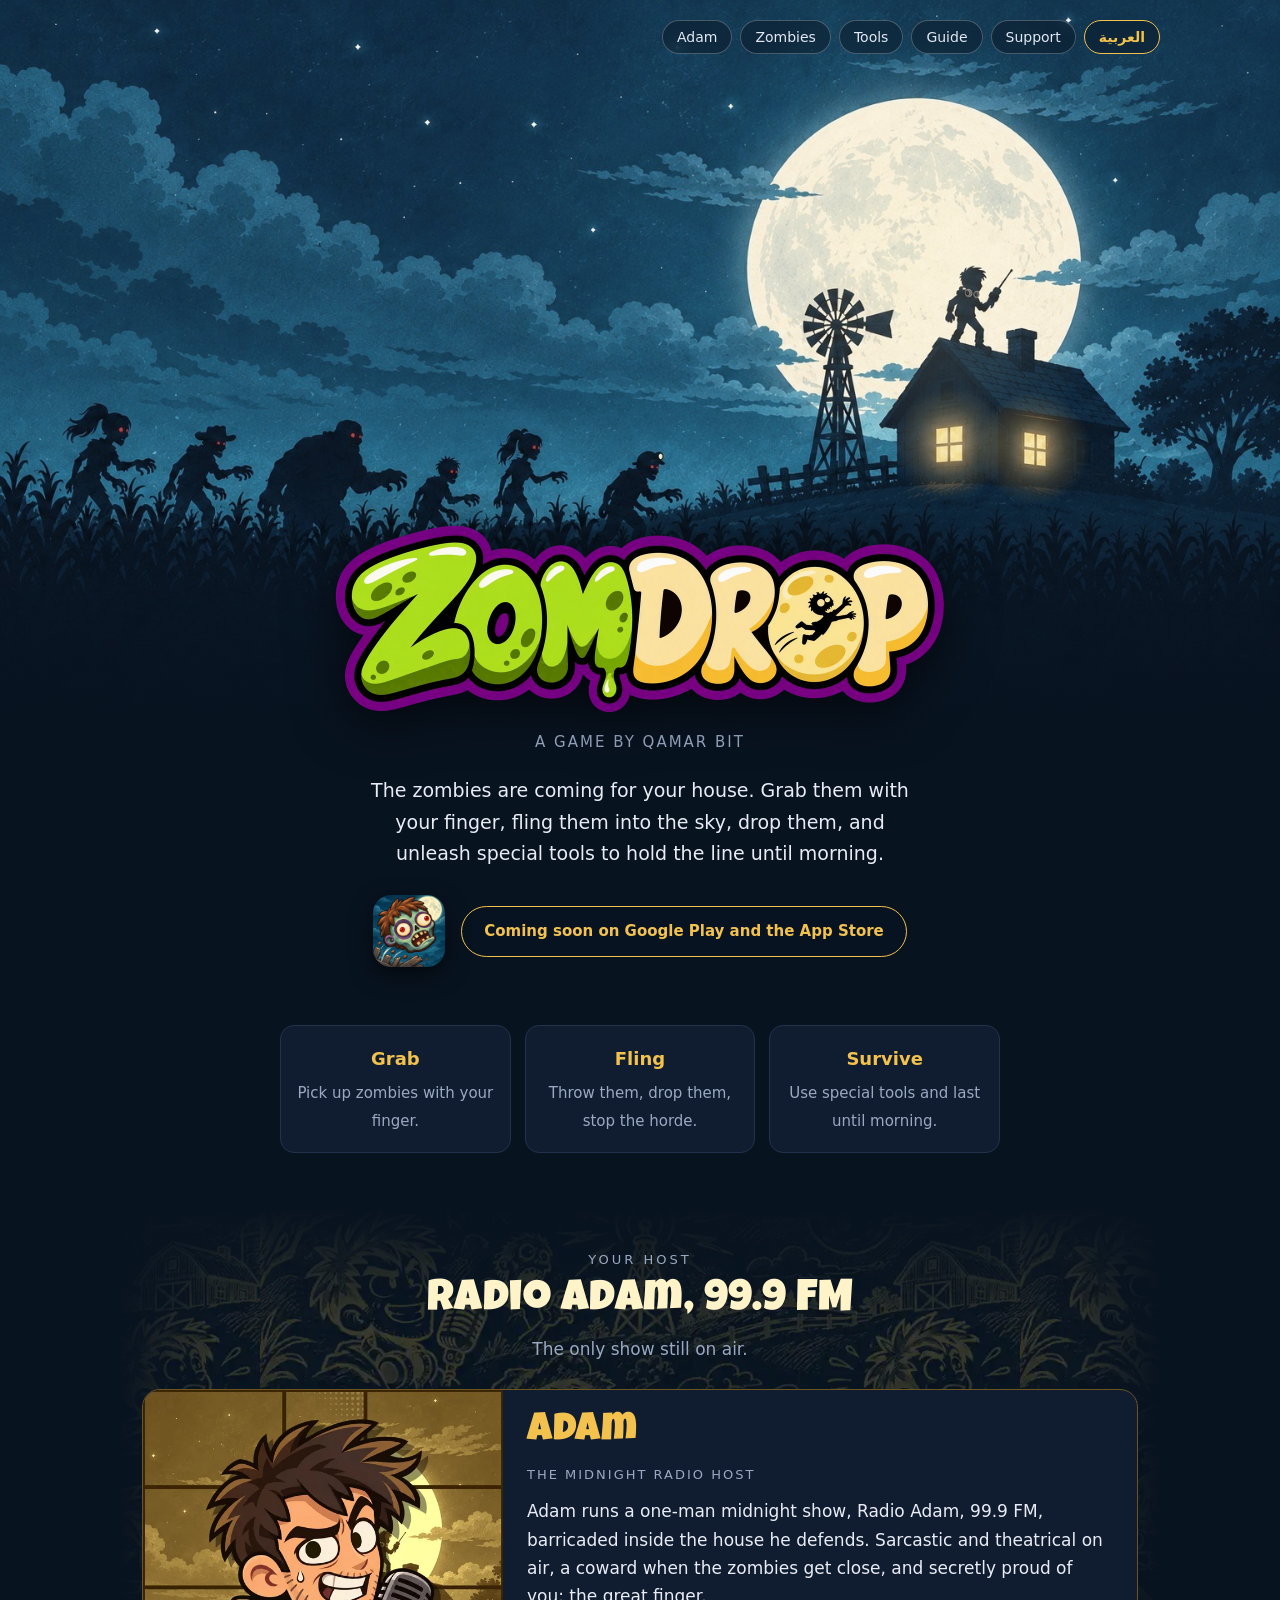
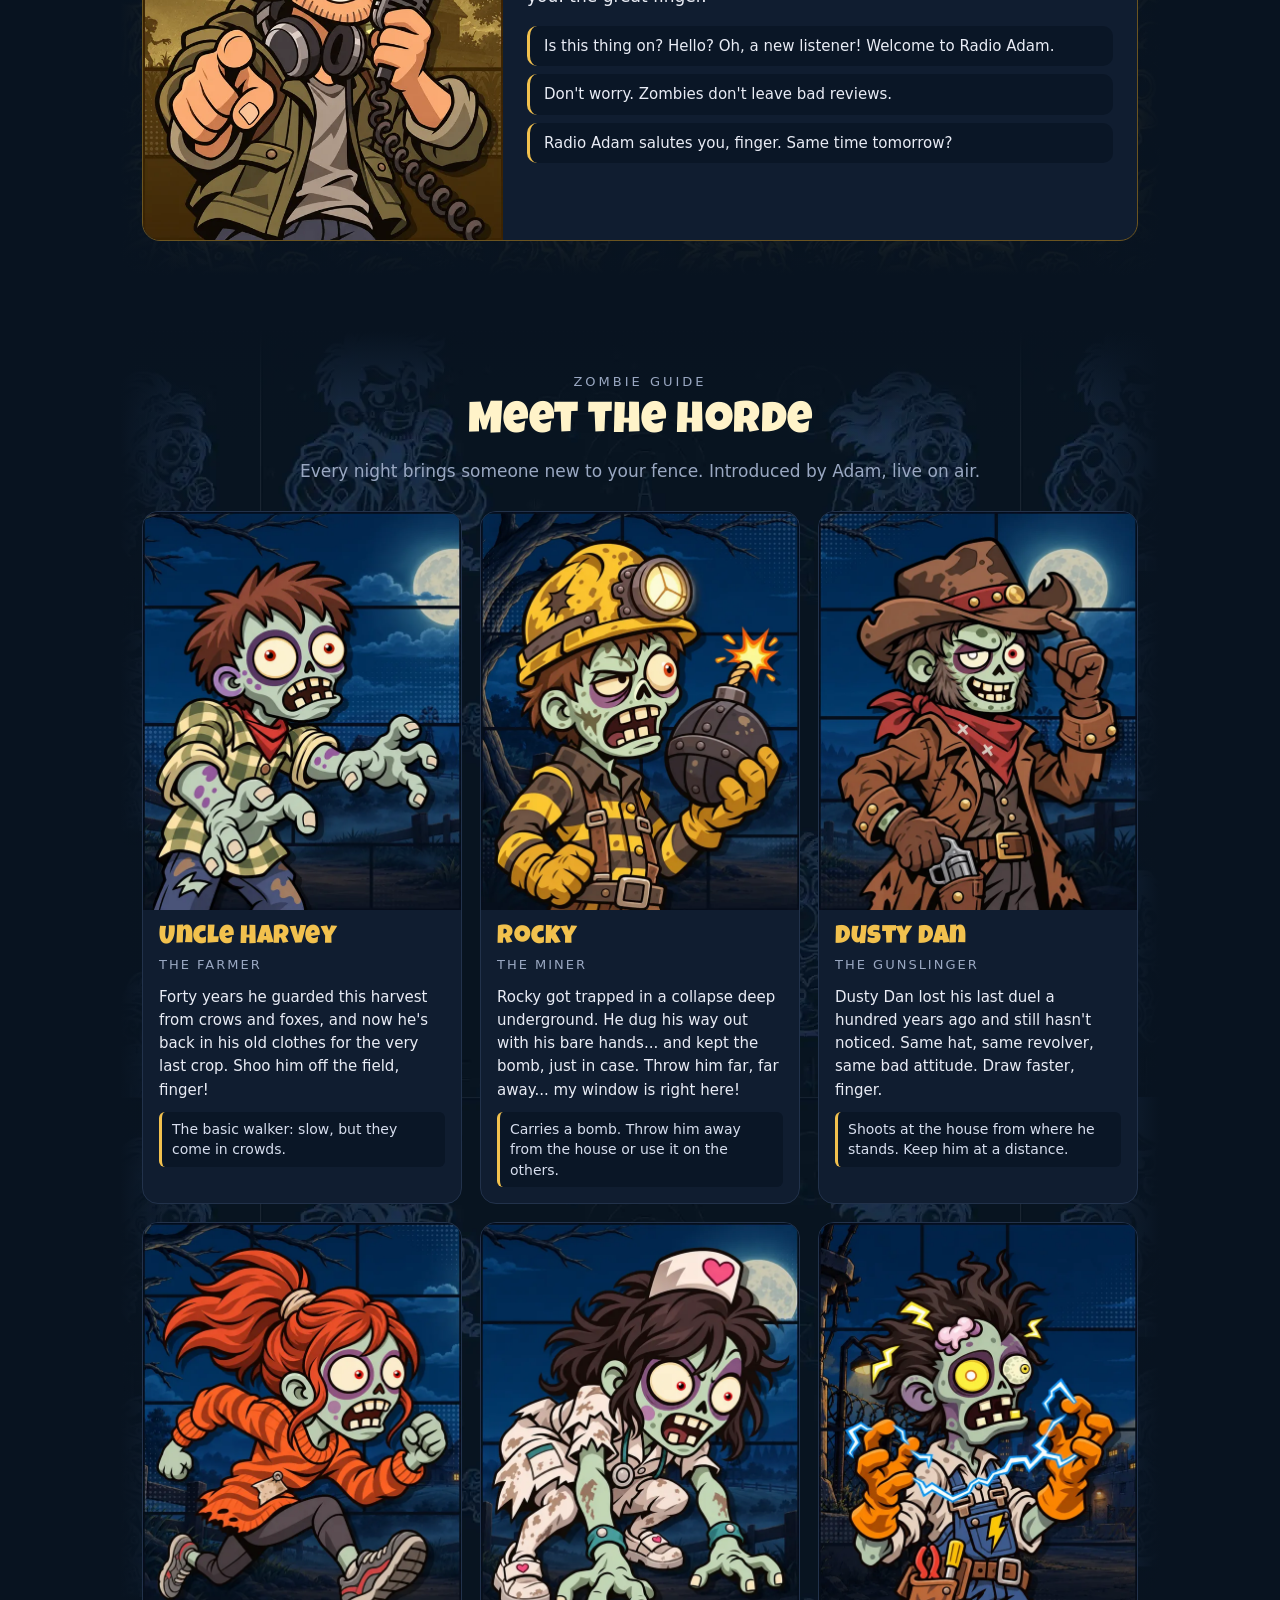
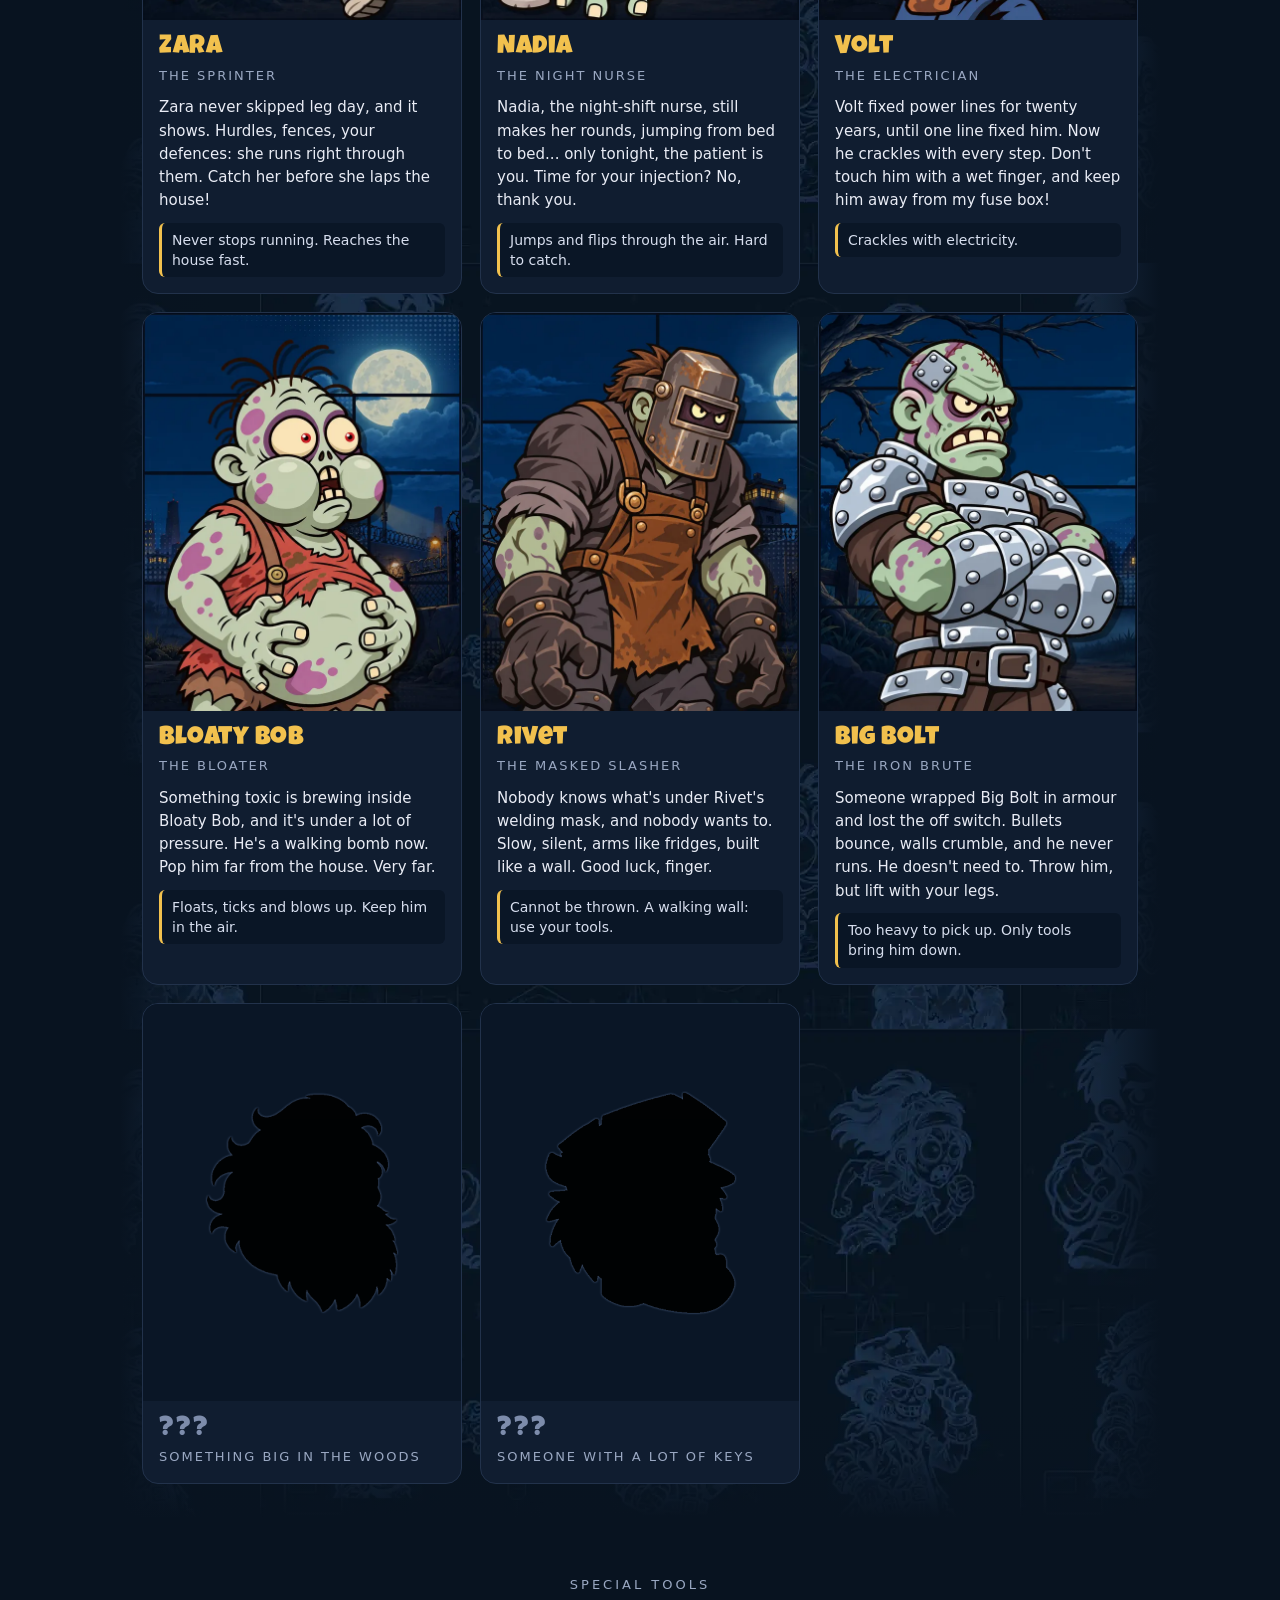
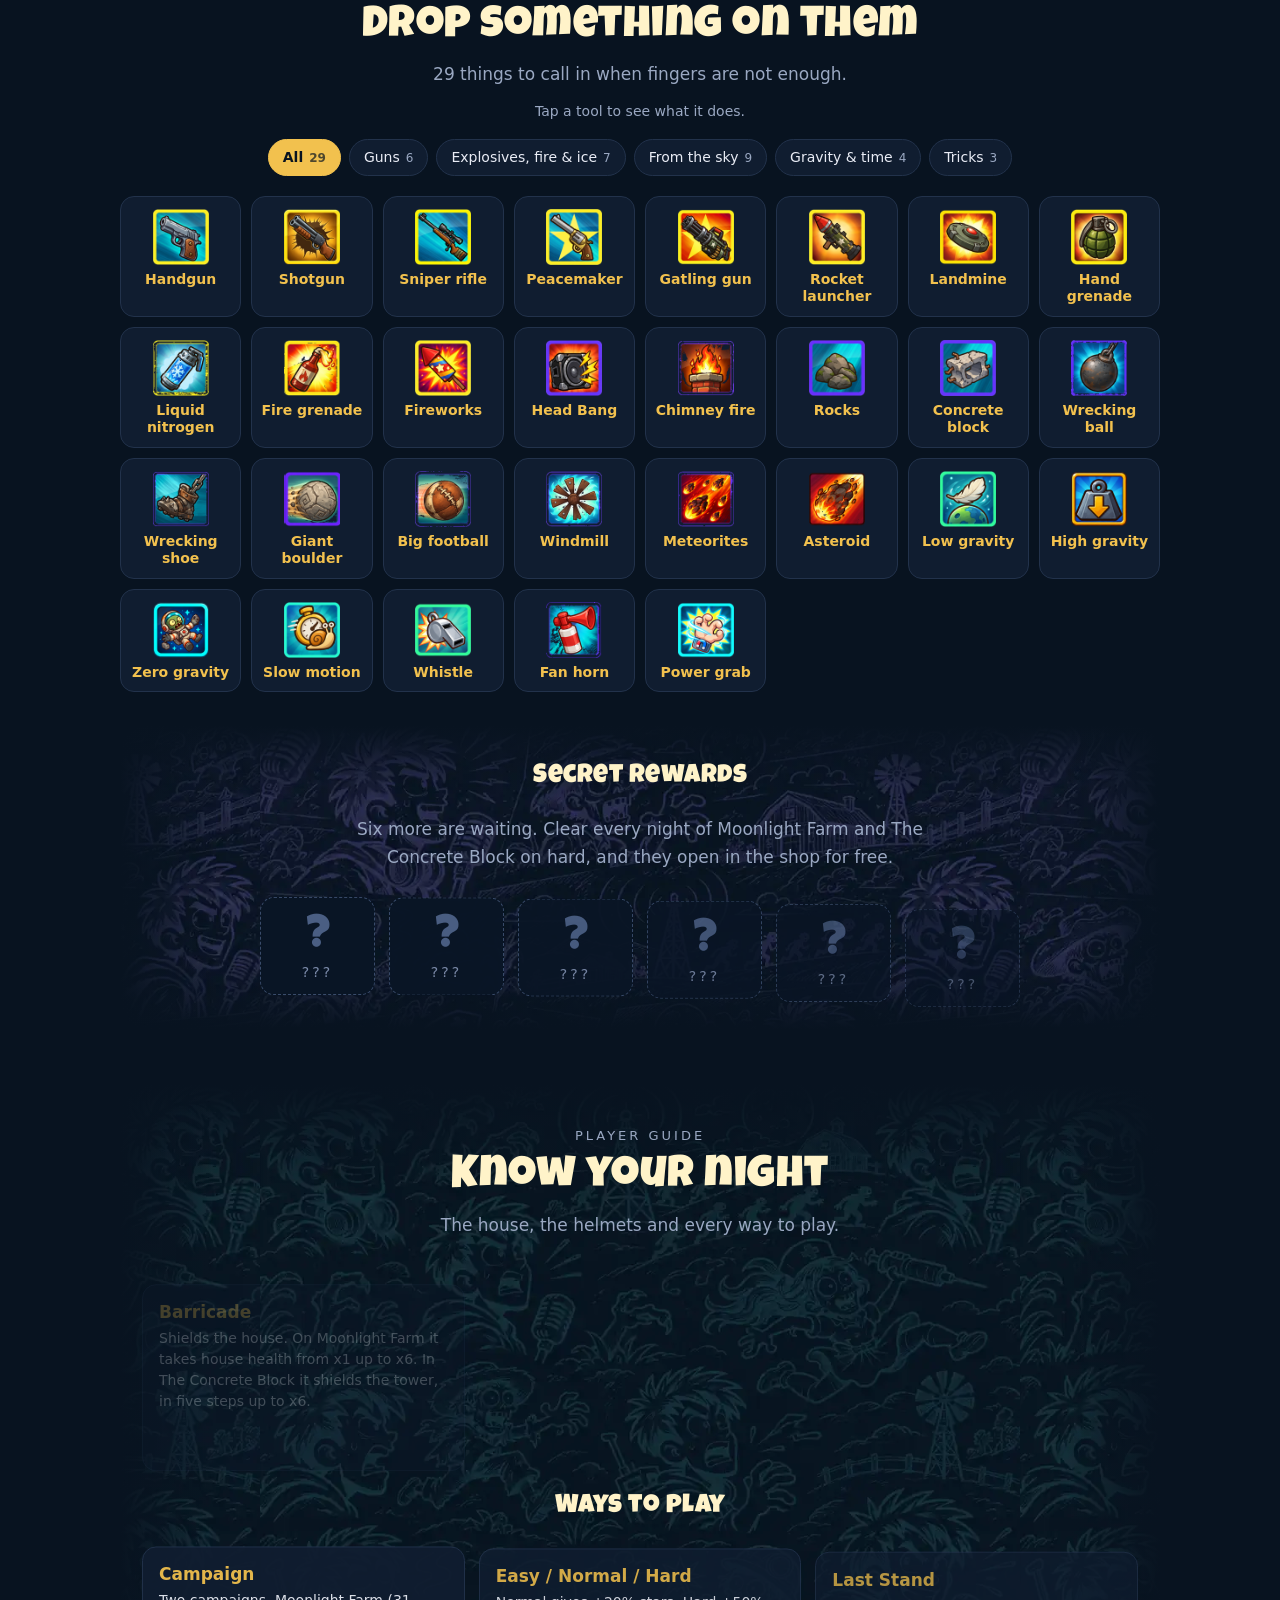
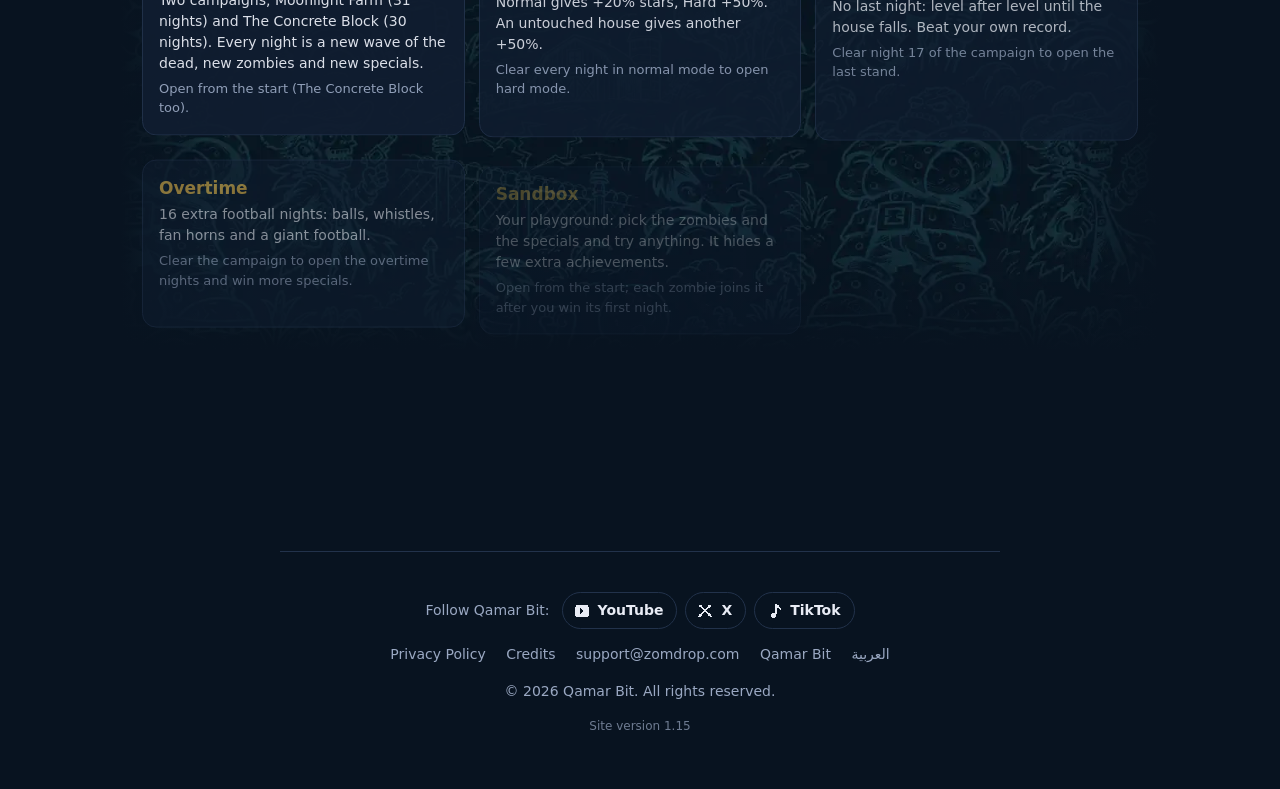
==== index.html @ c9762324 "1.15" ====
<!DOCTYPE html>
<html lang="en" dir="ltr">
<head>
  <meta charset="utf-8">
  <meta name="viewport" content="width=device-width, initial-scale=1">
  <title>ZomDrop — Grab them. Fling them. Survive until morning.</title>
  <meta name="description" content="ZomDrop is a mobile game by Qamar Bit. Grab zombies with your finger, fling them, drop them, and protect your house until morning. Coming soon on Google Play and the App Store.">
  <meta name="theme-color" content="#081320">
  <meta name="version" content="1.15">
  <link rel="canonical" href="https://zomdrop.com/">
  <link rel="alternate" hreflang="en" href="https://zomdrop.com/">
  <link rel="alternate" hreflang="ar" href="https://zomdrop.com/ar/">
  <meta property="og:type" content="website">
  <meta property="og:site_name" content="ZomDrop">
  <meta property="og:title" content="ZomDrop — Grab them. Fling them. Survive until morning.">
  <meta property="og:description" content="Grab zombies, fling them, drop them, and protect your house until morning. Coming soon.">
  <meta property="og:url" content="https://zomdrop.com/">
  <meta property="og:image" content="https://zomdrop.com/img/share.jpg">
  <meta name="twitter:card" content="summary_large_image">
  <link rel="icon" type="image/png" href="img/icon-64.png">
  <link rel="apple-touch-icon" href="img/icon-192.png">
  <link rel="preload" as="image" href="img/bg.jpg">
  <link rel="prefetch" href="ar/">
  <link rel="stylesheet" href="style.css">
</head>
<body>

  <div class="over"><div class="wrap wide"><header class="top">
    <span></span>
    <nav>
      <a href="#story">Adam</a>
      <a href="#horde">Zombies</a>
      <a href="#arsenal">Tools</a>
      <a href="#guide">Guide</a>
      <a href="#support">Support</a>
      <a class="lang" href="ar/" lang="ar" hreflang="ar">العربية</a>
    </nav>
  </header></div></div>

  <!-- The game's own start picture, with a few light effects on top -->
  <div class="scene" aria-hidden="true" dir="ltr"><div class="scene-inner">
    <img src="img/bg.jpg" alt="" width="1536" height="1024">
    <span class="moonglow"></span>
    <span class="star" style="left:12.2%;top:3.4%"></span>
    <span class="star" style="left:28%;top:5.4%;animation-delay:1.1s"></span>
    <span class="star" style="left:33.4%;top:14.4%;animation-delay:2.3s"></span>
    <span class="star" style="left:41.7%;top:14.6%;animation-delay:.6s"></span>
    <span class="star" style="left:57.1%;top:12.5%;animation-delay:1.8s"></span>
    <span class="star" style="left:46.4%;top:26.9%;animation-delay:2.9s"></span>
    <span class="star" style="left:87.2%;top:21%;animation-delay:.3s"></span>
    <span class="glow" style="left:74.3%;top:52%"></span>
    <span class="glow" style="left:80.8%;top:52.5%;animation-delay:1.3s"></span>
  </div></div>

  <div class="wrap"><main>
    <section class="hero">
      <h1><img src="img/logo.webp" alt="ZomDrop" width="1240" height="396"></h1>
      <p class="by">A game by <a href="https://qamarbit.com">Qamar Bit</a></p>
      <p class="lead">The zombies are coming for your house. Grab them with your finger, fling them into the sky, drop them, and unleash special tools to hold the line until morning.</p>
      <div class="cta">
        <img class="appicon" src="img/icon-192.png" alt="ZomDrop app icon" width="72" height="72">
        <span class="soon">Coming soon on Google Play and the App Store</span>
      </div>
    </section>
    <section class="features">
      <div class="reveal"><b>Grab</b><span>Pick up zombies with your finger.</span></div>
      <div class="reveal"><b>Fling</b><span>Throw them, drop them, stop the horde.</span></div>
      <div class="reveal"><b>Survive</b><span>Use special tools and last until morning.</span></div>
    </section>
  </main></div>

  <div class="wrap wide">

    <!-- ===== 2. Adam ===== -->
    <section id="story" class="block art art-gold">
      <p class="label">Your host</p>
      <h2 class="title">Radio Adam, 99.9 FM</h2>
      <p class="sub">The only show still on air.</p>
      <article class="adam reveal">
        <div class="pic"><img src="img/cards/adam.webp" alt="Adam talking into his radio microphone and pointing at you" width="640" height="800"></div>
        <div class="txt">
          <h3>Adam</h3><p class="role">The midnight radio host</p>
          <p>Adam runs a one-man midnight show, Radio Adam, 99.9 FM, barricaded inside the house he defends. Sarcastic and theatrical on air, a coward when the zombies get close, and secretly proud of you: the great finger.</p>
          <div class="quotes">
            <blockquote>Is this thing on? Hello? Oh, a new listener! Welcome to Radio Adam.</blockquote>
            <blockquote>Don't worry. Zombies don't leave bad reviews.</blockquote>
            <blockquote>Radio Adam salutes you, finger. Same time tomorrow?</blockquote>
          </div>
        </div>
      </article>
    </section>

    <!-- ===== 2. Zombies ===== -->
    <section id="horde" class="block art art-blue">
      <p class="label">Zombie guide</p>
      <h2 class="title">Meet the horde</h2>
      <p class="sub">Every night brings someone new to your fence. Introduced by Adam, live on air.</p>
      <div class="grid horde">
        <article class="z reveal">
          <div class="pic"><img src="img/cards/harvey.webp" alt="Uncle Harvey, a zombie farmer with messy brown hair, reaching forward" width="640" height="800" loading="lazy"></div>
          <div class="zt"><h3>Uncle Harvey</h3><p class="role">The farmer</p>
          <p class="bio">Forty years he guarded this harvest from crows and foxes, and now he's back in his old clothes for the very last crop. Shoo him off the field, finger!</p>
          <p class="tip">The basic walker: slow, but they come in crowds.</p></div>
        </article>
        <article class="z reveal">
          <div class="pic"><img src="img/cards/rocky.webp" alt="Rocky, a zombie miner with a helmet lamp, holding a lit bomb" width="640" height="800" loading="lazy"></div>
          <div class="zt"><h3>Rocky</h3><p class="role">The miner</p>
          <p class="bio">Rocky got trapped in a collapse deep underground. He dug his way out with his bare hands... and kept the bomb, just in case. Throw him far, far away... my window is right here!</p>
          <p class="tip">Carries a bomb. Throw him away from the house or use it on the others.</p></div>
        </article>
        <article class="z reveal">
          <div class="pic"><img src="img/cards/dan.webp" alt="Dusty Dan, a zombie gunslinger tipping his hat" width="640" height="800" loading="lazy"></div>
          <div class="zt"><h3>Dusty Dan</h3><p class="role">The gunslinger</p>
          <p class="bio">Dusty Dan lost his last duel a hundred years ago and still hasn't noticed. Same hat, same revolver, same bad attitude. Draw faster, finger.</p>
          <p class="tip">Shoots at the house from where he stands. Keep him at a distance.</p></div>
        </article>
        <article class="z reveal">
          <div class="pic"><img src="img/cards/zara.webp" alt="Zara, a red-haired zombie runner in a striped orange sweater, sprinting" width="640" height="800" loading="lazy"></div>
          <div class="zt"><h3>Zara</h3><p class="role">The sprinter</p>
          <p class="bio">Zara never skipped leg day, and it shows. Hurdles, fences, your defences: she runs right through them. Catch her before she laps the house!</p>
          <p class="tip">Never stops running. Reaches the house fast.</p></div>
        </article>
        <article class="z reveal">
          <div class="pic"><img src="img/cards/nadia.webp" alt="Nadia, a zombie nurse crouching low, ready to pounce" width="640" height="800" loading="lazy"></div>
          <div class="zt"><h3>Nadia</h3><p class="role">The night nurse</p>
          <p class="bio">Nadia, the night-shift nurse, still makes her rounds, jumping from bed to bed... only tonight, the patient is you. Time for your injection? No, thank you.</p>
          <p class="tip">Jumps and flips through the air. Hard to catch.</p></div>
        </article>
        <article class="z reveal">
          <div class="pic"><img src="img/cards/volt.webp" alt="Volt, a zombie electrician with sparks jumping between his gloves" width="640" height="800" loading="lazy"></div>
          <div class="zt"><h3>Volt</h3><p class="role">The electrician</p>
          <p class="bio">Volt fixed power lines for twenty years, until one line fixed him. Now he crackles with every step. Don't touch him with a wet finger, and keep him away from my fuse box!</p>
          <p class="tip">Crackles with electricity.</p></div>
        </article>
        <article class="z reveal">
          <div class="pic"><img src="img/cards/bob.webp" alt="Bloaty Bob, a round zombie holding his breath with puffed cheeks" width="640" height="800" loading="lazy"></div>
          <div class="zt"><h3>Bloaty Bob</h3><p class="role">The bloater</p>
          <p class="bio">Something toxic is brewing inside Bloaty Bob, and it's under a lot of pressure. He's a walking bomb now. Pop him far from the house. Very far.</p>
          <p class="tip">Floats, ticks and blows up. Keep him in the air.</p></div>
        </article>
        <article class="z reveal">
          <div class="pic"><img src="img/cards/rivet.webp" alt="Rivet, a huge zombie in a welding mask and leather apron" width="640" height="800" loading="lazy"></div>
          <div class="zt"><h3>Rivet</h3><p class="role">The masked slasher</p>
          <p class="bio">Nobody knows what's under Rivet's welding mask, and nobody wants to. Slow, silent, arms like fridges, built like a wall. Good luck, finger.</p>
          <p class="tip">Cannot be thrown. A walking wall: use your tools.</p></div>
        </article>
        <article class="z reveal">
          <div class="pic"><img src="img/cards/bolt.webp" alt="Big Bolt, a zombie covered in riveted metal plates, arms crossed" width="640" height="800" loading="lazy"></div>
          <div class="zt"><h3>Big Bolt</h3><p class="role">The iron brute</p>
          <p class="bio">Someone wrapped Big Bolt in armour and lost the off switch. Bullets bounce, walls crumble, and he never runs. He doesn't need to. Throw him, but lift with your legs.</p>
          <p class="tip">Too heavy to pick up. Only tools bring him down.</p></div>
        </article>
        <article class="z mystery reveal"><div class="pic"><img src="img/mystery-1.png" alt="" width="248" height="284" loading="lazy"></div><div class="zt"><h3>???</h3><p class="role">Something big in the woods</p></div></article>
        <article class="z mystery reveal"><div class="pic"><img src="img/mystery-2.png" alt="" width="308" height="356" loading="lazy"></div><div class="zt"><h3>???</h3><p class="role">Someone with a lot of keys</p></div></article>
      </div>
    </section>

    <!-- ===== 3. Tools ===== -->
    <section id="arsenal" class="block">
      <p class="label">Special tools</p>
      <h2 class="title">Drop something on them</h2>
      <p class="sub">29 things to call in when fingers are not enough.</p>
      <p class="tools-hint">Tap a tool to see what it does.</p>
      <div class="chips" role="group" aria-label="Special tools">
        <button type="button" class="chip on" data-g="all" aria-pressed="true">All<i>29</i></button>
        <button type="button" class="chip" data-g="guns" aria-pressed="false">Guns<i>6</i></button>
        <button type="button" class="chip" data-g="boom" aria-pressed="false">Explosives, fire &amp; ice<i>7</i></button>
        <button type="button" class="chip" data-g="sky" aria-pressed="false">From the sky<i>9</i></button>
        <button type="button" class="chip" data-g="gravity" aria-pressed="false">Gravity &amp; time<i>4</i></button>
        <button type="button" class="chip" data-g="tricks" aria-pressed="false">Tricks<i>3</i></button>
      </div>
      <div class="grid arsenal reveal" data-show="all">
        <details class="t" data-g="guns"><summary><img src="img/tools/gun.png" alt="" width="128" height="128" loading="lazy"><b>Handgun</b></summary><div class="td"><p>The trusty handgun.</p></div></details>
        <details class="t" data-g="guns"><summary><img src="img/tools/shotgun.png" alt="" width="128" height="128" loading="lazy"><b>Shotgun</b></summary><div class="td"><p>It doesn't aim, it sweeps. Everything in front gets hit.</p></div></details>
        <details class="t" data-g="guns"><summary><img src="img/tools/sniper.png" alt="" width="128" height="128" loading="lazy"><b>Sniper rifle</b></summary><div class="td"><p>Perfect aim with a deadly hit.</p></div></details>
        <details class="t" data-g="guns"><summary><img src="img/tools/peacemaker.png" alt="" width="128" height="128" loading="lazy"><b>Peacemaker</b></summary><div class="td"><p>Bringing peace, one shot at a time.</p></div></details>
        <details class="t" data-g="guns"><summary><img src="img/tools/gatling.png" alt="" width="128" height="128" loading="lazy"><b>Gatling gun</b></summary><div class="td"><p>Nothing more needs to be said.</p></div></details>
        <details class="t" data-g="guns"><summary><img src="img/tools/rocketlauncher.png" alt="" width="128" height="128" loading="lazy"><b>Rocket launcher</b></summary><div class="td"><p>Two worlds in one: a gun that fires explosives.</p></div></details>
        <details class="t" data-g="boom"><summary><img src="img/tools/mine.png" alt="" width="128" height="128" loading="lazy"><b>Landmine</b></summary><div class="td"><p>Lays a deadly minefield.</p></div></details>
        <details class="t" data-g="boom"><summary><img src="img/tools/grenade.png" alt="" width="128" height="128" loading="lazy"><b>Hand grenade</b></summary><div class="td"><p>For explosions exactly where you want them.</p></div></details>
        <details class="t" data-g="boom"><summary><img src="img/tools/nitrogen.png" alt="" width="128" height="128" loading="lazy"><b>Liquid nitrogen</b></summary><div class="td"><p>Freezes zombies solid and makes them shatter like glass.</p></div></details>
        <details class="t" data-g="boom"><summary><img src="img/tools/firegrenade.png" alt="" width="128" height="128" loading="lazy"><b>Fire grenade</b></summary><div class="td"><p>Blows up and leaves the ground burning.</p></div></details>
        <details class="t" data-g="boom"><summary><img src="img/tools/rockets.png" alt="" width="128" height="128" loading="lazy"><b>Fireworks</b></summary><div class="td"><p>Any night is a good night for zombie fireworks.</p></div></details>
        <details class="t" data-g="boom"><summary><img src="img/tools/headbang.png" alt="" width="128" height="128" loading="lazy"><b>Head Bang</b></summary><div class="td"><p>How far can a zombie head stretch before it pops?</p></div></details>
        <details class="t" data-g="boom"><summary><img src="img/tools/chimneyfire.png" alt="" width="128" height="128" loading="lazy"><b>Chimney fire</b></summary><div class="td"><p>Light them up! A burning zombie makes specials show up more often.</p></div></details>
        <details class="t" data-g="sky"><summary><img src="img/tools/rocks.png" alt="" width="128" height="128" loading="lazy"><b>Rocks</b></summary><div class="td"><p>Buries zombies under a pile of rocks.</p></div></details>
        <details class="t" data-g="sky"><summary><img src="img/tools/metalcore.png" alt="" width="128" height="128" loading="lazy"><b>Concrete block</b></summary><div class="td"><p>Clears the space in front of the house when a zombie gets too close.</p></div></details>
        <details class="t" data-g="sky"><summary><img src="img/tools/wreckingball.png" alt="" width="128" height="128" loading="lazy"><b>Wrecking ball</b></summary><div class="td"><p>Great for knocking things down. Zombies most of all.</p></div></details>
        <details class="t" data-g="sky"><summary><img src="img/tools/wreckingshoe.png" alt="" width="128" height="128" loading="lazy"><b>Wrecking shoe</b></summary><div class="td"><p>A penalty kick that really hurts! This boot prefers zombies to balls!</p></div></details>
        <details class="t" data-g="sky"><summary><img src="img/tools/stoneball.png" alt="" width="128" height="128" loading="lazy"><b>Giant boulder</b></summary><div class="td"><p>The bigger the better. Rolls over anything in its path.</p></div></details>
        <details class="t" data-g="sky"><summary><img src="img/tools/bigball.png" alt="" width="128" height="128" loading="lazy"><b>Big football</b></summary><div class="td"><p>A huge ball that flattens zombies.</p></div></details>
        <details class="t" data-g="sky"><summary><img src="img/tools/windmill.png" alt="" width="128" height="128" loading="lazy"><b>Windmill</b></summary><div class="td"><p>Turns the windmill into a spinning blade. Zombies get sliced!</p></div></details>
        <details class="t" data-g="sky"><summary><img src="img/tools/meteor_small.png" alt="" width="128" height="128" loading="lazy"><b>Meteorites</b></summary><div class="td"><p>Help from the sky. Pours fire on zombies.</p></div></details>
        <details class="t" data-g="sky"><summary><img src="img/tools/meteor.png" alt="" width="128" height="128" loading="lazy"><b>Asteroid</b></summary><div class="td"><p>Ask the dinosaurs how this one ends. The zombies are next.</p></div></details>
        <details class="t" data-g="gravity"><summary><img src="img/tools/gravitylow.png" alt="" width="128" height="128" loading="lazy"><b>Low gravity</b></summary><div class="td"><p>Turns gravity down. Tip: in low gravity even the Tank can be grabbed.</p></div></details>
        <details class="t" data-g="gravity"><summary><img src="img/tools/gravityhigh.png" alt="" width="128" height="128" loading="lazy"><b>High gravity</b></summary><div class="td"><p>Turns gravity up. Breaking bones gets easier.</p></div></details>
        <details class="t" data-g="gravity"><summary><img src="img/tools/gravityanti.png" alt="" width="128" height="128" loading="lazy"><b>Zero gravity</b></summary><div class="td"><p>Zombies float like they're in space. Until they come down and their bones break.</p></div></details>
        <details class="t" data-g="gravity"><summary><img src="img/tools/slowmo.png" alt="" width="128" height="128" loading="lazy"><b>Slow motion</b></summary><div class="td"><p>Slows time down so you can handle the trouble.</p></div></details>
        <details class="t" data-g="tricks"><summary><img src="img/tools/whistle.png" alt="" width="128" height="128" loading="lazy"><b>Whistle</b></summary><div class="td"><p>Stops zombies in their tracks.</p></div></details>
        <details class="t" data-g="tricks"><summary><img src="img/tools/horn.png" alt="" width="128" height="128" loading="lazy"><b>Fan horn</b></summary><div class="td"><p>Blasts zombies away from the house.</p></div></details>
        <details class="t" data-g="tricks"><summary><img src="img/tools/powergrab.png" alt="" width="128" height="128" loading="lazy"><b>Power grab</b></summary><div class="td"><p>Grabs heavy zombies, and several at once with one touch.</p></div></details>
      </div>
      <div class="art art-purple lockedzone">
      <h3 class="subtitle">Secret rewards</h3>
      <p class="sub lockednote">Six more are waiting. Clear every night of Moonlight Farm and The Concrete Block on hard, and they open in the shop for free.</p>
      <div class="grid lockedgrid">
        <div class="lk reveal" aria-label="Secret reward"><b>?</b><span>???</span></div>
        <div class="lk reveal" aria-label="Secret reward"><b>?</b><span>???</span></div>
        <div class="lk reveal" aria-label="Secret reward"><b>?</b><span>???</span></div>
        <div class="lk reveal" aria-label="Secret reward"><b>?</b><span>???</span></div>
        <div class="lk reveal" aria-label="Secret reward"><b>?</b><span>???</span></div>
        <div class="lk reveal" aria-label="Secret reward"><b>?</b><span>???</span></div>
      </div>
      </div>
    </section>

    <!-- ===== 4. Player guide ===== -->
    <section id="guide" class="block art art-teal">
      <p class="label">Player guide</p>
      <h2 class="title">Know your night</h2>
      <p class="sub">The house, the helmets and every way to play.</p>
      <div class="grid guide">
        <article class="g reveal"><h3>Barricade</h3><p>Shields the house. On Moonlight Farm it takes house health from x1 up to x6. In The Concrete Block it shields the tower, in five steps up to x6.</p></article>
        <article class="g reveal"><h3>Special slot</h3><p>Each slot holds one special. You can never have too many: from 1 slot up to 9. Moonlight Farm starts with 1, The Concrete Block with 2.</p></article>
        <article class="g reveal"><h3>Helmets</h3><p>A zombie with a helmet can't be grabbed. Knock the helmet off first (a special, a shot or a fall), then deal with him. There are two looks, an army helmet and a hard hat, and both work the same.</p></article>
      </div>
      <h3 class="subtitle">Ways to play</h3>
      <div class="grid guide">
        <article class="g reveal"><h3>Campaign</h3><p>Two campaigns, Moonlight Farm (31 nights) and The Concrete Block (30 nights). Every night is a new wave of the dead, new zombies and new specials.</p><p class="meta">Open from the start (The Concrete Block too).</p></article>
        <article class="g reveal"><h3>Easy / Normal / Hard</h3><p>Normal gives +20% stars, Hard +50%. An untouched house gives another +50%.</p><p class="meta">Clear every night in normal mode to open hard mode.</p></article>
        <article class="g reveal"><h3>Last Stand</h3><p>No last night: level after level until the house falls. Beat your own record.</p><p class="meta">Clear night 17 of the campaign to open the last stand.</p></article>
        <article class="g reveal"><h3>Overtime</h3><p>16 extra football nights: balls, whistles, fan horns and a giant football.</p><p class="meta">Clear the campaign to open the overtime nights and win more specials.</p></article>
        <article class="g reveal"><h3>Sandbox</h3><p>Your playground: pick the zombies and the specials and try anything. It hides a few extra achievements.</p><p class="meta">Open from the start; each zombie joins it after you win its first night.</p></article>
        <article class="g reveal"><h3>Duel</h3><p>Split your specials: some to guard your own house, some to send tough zombies over to your rival.</p><p class="meta">Two players on the same local network. No server, nothing online.</p></article>
      </div>
    </section>
  </div>

  <div class="wrap">
    <section class="card reveal" id="support">
      <h2>Support</h2>
      <p>Questions, feedback, or a problem with the game? Write to us at <a href="mailto:support@zomdrop.com" dir="ltr">support@zomdrop.com</a></p>
    </section>
    <footer>
      <p class="social"><span>Follow Qamar Bit:</span>
        <a href="https://www.youtube.com/@qamarbit" rel="me noopener" target="_blank" aria-label="Qamar Bit YouTube"><svg viewBox="0 0 16 16" aria-hidden="true"><path fill-rule="evenodd" d="M2 4h1V3h10v1h1v8h-1v1H3v-1H2zM6 5v6h1v-1h1V9h1V7H8V6H7V5z"/></svg><b>YouTube</b></a>
        <a href="https://x.com/qamarbit" rel="me noopener" target="_blank" aria-label="Qamar Bit X"><svg viewBox="0 0 16 16" aria-hidden="true"><path d="M3 3h2v1H3zM11 3h2v1h-2zM4 4h2v1H4zM10 4h2v1h-2zM5 5h2v1H5zM9 5h2v1H9zM6 6h2v1H6zM8 6h2v1H8zM7 7h2v1H7zM8 8h2v1H8zM6 8h2v1H6zM9 9h2v1H9zM5 9h2v1H5zM10 10h2v1h-2zM4 10h2v1H4zM11 11h2v1h-2zM3 11h2v1H3zM12 12h2v1h-2zM2 12h2v1H2z"/></svg><b>X</b></a>
        <a href="https://www.tiktok.com/@qamarbit" rel="me noopener" target="_blank" aria-label="Qamar Bit TikTok"><svg viewBox="0 0 16 16" aria-hidden="true"><path d="M9 2h2v9H9zM11 3h1v1h1v1h1v2h-1V6h-1V5h-1zM6 10h3v1h1v2H9v1H6v-1H5v-2h1z"/></svg><b>TikTok</b></a>
      </p>
      <p><a href="privacy.html">Privacy Policy</a> <a href="credits.html">Credits</a> <a href="mailto:support@zomdrop.com" dir="ltr">support@zomdrop.com</a> <a href="https://qamarbit.com">Qamar Bit</a> <a href="ar/" lang="ar" hreflang="ar">العربية</a></p>
      <p>&copy; 2026 Qamar Bit. All rights reserved.</p>
      <p class="ver">Site version 1.15</p>
    </footer>
  </div>

  <!-- GSAP is stored inside this site (js folder). Nothing is loaded from other servers. -->
  <script src="js/gsap.min.js"></script>
  <script src="js/ScrollTrigger.min.js"></script>
  <script>
  // arriving from the other language (the address ends with #section): skip the logo drop, the page is already "open"
  document.documentElement.classList.add('js');
  if (location.hash) document.documentElement.classList.add('nodrop');
  requestAnimationFrame(function () { requestAnimationFrame(function () { document.documentElement.classList.add('go'); }); });
  // tools: filter buttons, and only one tool open at a time
  (function () {
    var grid = document.querySelector('.arsenal'); if (!grid) return;
    var chips = document.querySelectorAll('.chip');
    chips.forEach(function (c) {
      c.addEventListener('click', function () {
        chips.forEach(function (x) { var on = x === c; x.classList.toggle('on', on); x.setAttribute('aria-pressed', on ? 'true' : 'false'); });
        grid.setAttribute('data-show', c.getAttribute('data-g'));
        grid.querySelectorAll('details[open]').forEach(function (d) { d.open = false; });
        // a small hop only (no fading), so a tool can never be left invisible
        if (window.gsap) gsap.fromTo(grid.querySelectorAll('.t'), { y: 8 }, { y: 0, duration: .3, stagger: .02, overwrite: true, clearProps: 'transform' });
      });
    });
    grid.addEventListener('toggle', function (e) {
      if (!e.target.open) return;
      grid.querySelectorAll('details[open]').forEach(function (d) { if (d !== e.target) d.open = false; });
    }, true);
  })();
  (function () {
    if (!window.gsap || !window.ScrollTrigger) return;   // without GSAP the page simply shows everything
    gsap.registerPlugin(ScrollTrigger);

    // the picture drifts slower than the page while scrolling
    gsap.to('.scene-inner', { yPercent: 14, ease: 'none',
      scrollTrigger: { trigger: '.scene', start: 'top top', end: 'bottom top', scrub: true } });

    // cards rise in, a few at a time, when they enter the screen
    gsap.set('.reveal', { opacity: 0, y: 26 });
    ScrollTrigger.batch('.reveal', {
      start: 'top 92%', once: true,
      onEnter: function (els) { gsap.to(els, { opacity: 1, y: 0, duration: .55, ease: 'power2.out', stagger: .07, overwrite: true }); }
    });

    // language switch: land on the same section of the other language, not at the top
    var sections = ['comic', 'story', 'horde', 'arsenal', 'guide', 'support'];
    document.querySelectorAll('a[hreflang]').forEach(function (a) {
      var base = a.getAttribute('href');
      a.addEventListener('click', function () {
        var here = '';
        sections.forEach(function (id) {
          var el = document.getElementById(id);
          if (el && el.getBoundingClientRect().top < window.innerHeight * 0.5) here = id;
        });
        a.setAttribute('href', here ? base + '#' + here : base);
      });
    });

    // story comic: the first page is open, the button opens the rest
    var more = document.querySelector('.comic-more');
    if (more) more.addEventListener('click', function () { document.querySelector('.comic').classList.add('open'); ScrollTrigger.refresh(); });

    // character pictures lean in a little when touched or hovered
    document.querySelectorAll('.z:not(.mystery), .adam').forEach(function (card) {
      var img = card.querySelector('.pic img');
      function pop() { gsap.fromTo(img, { scale: 1.09, rotation: -1.5 }, { scale: 1, rotation: 0, duration: .9, ease: 'elastic.out(1, .4)' }); }
      card.addEventListener('pointerenter', pop);
      card.addEventListener('click', pop);
    });
  })();
  </script>
</body>
</html>
---- style.css ----
:root {
  --bg: #081320;
  --card: #101d30;
  --line: #22324b;
  --text: #e9ecf5;
  --muted: #9aa8c2;
  --gold: #f2c14e;
  --gold-dark: #c99a2b;
  --red: #ff3b1f;
}

@font-face { font-family: "Luckiest Guy"; src: url("fonts/LuckiestGuy.ttf") format("truetype"); font-display: swap; }
@font-face { font-family: "Lalezar"; src: url("fonts/Lalezar.ttf") format("truetype"); font-display: swap; }

* { box-sizing: border-box; }

html { -webkit-text-size-adjust: 100%; }

body {
  margin: 0;
  background: var(--bg);
  color: var(--text);
  font-family: system-ui, -apple-system, "Segoe UI", Roboto, "Noto Sans", "Noto Sans Arabic", Tahoma, Arial, sans-serif;
  font-size: 17px;
  line-height: 1.65;
}

a { color: var(--gold); text-decoration: none; }
a:hover, a:focus { text-decoration: underline; }

.wrap {
  max-width: 760px;
  margin: 0 auto;
  padding: 0 20px;
}

/* ---------- Header ---------- */
.top {
  display: flex;
  align-items: center;
  justify-content: space-between;
  padding: 20px 0;
  font-size: 15px;
}
.top .brand { color: var(--text); font-weight: 800; letter-spacing: .5px; }
.top .brand span { color: var(--gold); }
.top nav { display: flex; flex-wrap: wrap; justify-content: flex-end; gap: 8px; }
/* nav links look like buttons: a soft frame so it is clear they can be tapped */
.top nav a {
  display: inline-block;
  padding: 7px 14px;
  border: 1px solid #ffffff3d;
  border-radius: 999px;
  background: #08132073;
  -webkit-backdrop-filter: blur(6px);
  backdrop-filter: blur(6px);
  color: #e3e8f3;
  font-size: 14px;
  line-height: 1.3;
  transition: border-color .15s, background-color .15s, color .15s;
}
.top nav a:hover, .top nav a:focus-visible {
  border-color: var(--gold); color: var(--gold); background: #081320b3; text-decoration: none;
}

/* header floating over the scene on the home page */
.over { position: absolute; top: 0; left: 0; right: 0; z-index: 3; }
.wrap.wide { max-width: 1080px; }

/* ---------- Scene (the game's own start picture) ---------- */
.scene {
  position: relative;
  overflow: hidden;
  max-height: 82vh;
  background: #0b1a33;
}
/* the true 3:2 picture box; overlays are placed in % of this box */
.scene-inner { position: relative; width: 100%; aspect-ratio: 3 / 2; }
.scene-inner > img { position: absolute; inset: 0; width: 100%; height: 100%; display: block; }
.scene::after {
  content: ""; position: absolute; left: 0; right: 0; bottom: 0; height: 34%;
  background: linear-gradient(to bottom, transparent, var(--bg));
  pointer-events: none;
}

.glow, .star, .moonglow { position: absolute; pointer-events: none; border-radius: 50%; }
.star {
  width: 1.1%; aspect-ratio: 1; transform: translate(-50%, -50%);
  background: radial-gradient(circle, #fff 0, #cfe2ff88 30%, transparent 70%);
  opacity: 0; animation: twinkle 3.6s ease-in-out infinite;
}
.moonglow {
  left: 71.4%; top: 31%; width: 34%; aspect-ratio: 1; transform: translate(-50%, -50%);
  background: radial-gradient(circle, #fff6c833 0, #fff6c81a 38%, transparent 68%);
  animation: moon 7s ease-in-out infinite;
}
.glow {
  width: 9%; aspect-ratio: 1; transform: translate(-50%, -50%);
  background: radial-gradient(circle, #ffd35a66 0, #ffb52e2e 40%, transparent 70%);
  mix-blend-mode: screen; animation: flicker 2.9s steps(1, end) infinite;
}
@keyframes twinkle { 0%, 100% { opacity: 0; } 50% { opacity: .9; } }
@keyframes moon { 0%, 100% { opacity: .35; } 50% { opacity: 1; } }
@keyframes flicker {
  0% { opacity: .9; } 12% { opacity: .55; } 20% { opacity: 1; } 43% { opacity: .7; }
  51% { opacity: .95; } 68% { opacity: .6; } 77% { opacity: 1; } 90% { opacity: .75; }
}

/* ---------- Hero text, pulled up over the dark bottom of the scene ---------- */
.hero {
  position: relative; z-index: 2;
  text-align: center;
  margin-top: clamp(-230px, -17vw, -64px);
  padding: 0 0 34px;
}
.hero h1 { margin: 0; line-height: 0; }
.hero h1 img {
  width: min(88vw, 620px); height: auto;
  filter: drop-shadow(0 10px 26px #000a);
  transform-origin: 50% 0;
}
/* the drop only starts once the browser is really drawing (class added by script),
   so the logo is never left hidden off-screen */
.go .hero h1 img { animation: drop 1.05s cubic-bezier(.3, 0, .35, 1) both, sway 5.5s ease-in-out 1.2s infinite; }
@keyframes drop {
  0% { transform: translateY(-120vh) rotate(-7deg); }
  55% { transform: translateY(0) rotate(2deg); }
  70% { transform: translateY(-34px) rotate(-1.5deg); }
  84% { transform: translateY(0) rotate(.6deg); }
  92% { transform: translateY(-9px); }
  100% { transform: translateY(0); }
}
@keyframes sway { 0%, 100% { transform: rotate(-.9deg); } 50% { transform: rotate(.9deg); } }

.hero .by {
  margin: 12px 0 0;
  color: var(--muted);
  font-size: 15px;
  letter-spacing: 2px;
  text-transform: uppercase;
}
.hero .by a { color: inherit; }
.hero .lead {
  max-width: 560px;
  margin: 20px auto 0;
  font-size: 19px;
}
.cta { display: flex; align-items: center; justify-content: center; gap: 16px; margin-top: 26px; flex-wrap: wrap; }
.appicon { width: 72px; height: 72px; border-radius: 18px; box-shadow: 0 8px 22px #0009; display: block; }
.cta .soon { margin-top: 0; }

/* ---------- Big sections: zombie guide and tools ---------- */
.block { margin: 56px 0 0; text-align: center; }
.label { font-size: 13px; letter-spacing: 3px; text-transform: uppercase; color: var(--muted); margin: 0 0 6px; }
.title { margin: 0; font-size: clamp(28px, 6vw, 44px); line-height: 1.15; color: #fff3c9; }
.sub { margin: 8px 0 26px; color: var(--muted); }
.more { margin: 22px 0 0; color: var(--muted); }
.grid { display: grid; gap: 14px; }
.horde { grid-template-columns: repeat(auto-fill, minmax(290px, 1fr)); gap: 18px; }
.guide { grid-template-columns: repeat(auto-fill, minmax(290px, 1fr)); }

/* titles use the game's own fonts (stored in the fonts folder) */
.title, .z h3, .adam h3, .subtitle { font-family: "Luckiest Guy", "Lalezar", system-ui, sans-serif; font-weight: 400; letter-spacing: .5px; }
.arname, .card[lang="ar"] h2 { font-family: "Lalezar", system-ui, sans-serif; font-weight: 400; }
.sub span[lang="ar"], .more span[lang="ar"] { display: block; }

/* character cards: comic picture on top, text under it */
.z {
  background: var(--card); border: 1px solid var(--line); border-radius: 16px;
  margin: 0; overflow: hidden; text-align: start;
  transition: border-color .15s, transform .15s;
}
.z:hover { border-color: var(--gold); transform: translateY(-3px); }
.pic { overflow: hidden; background: #0d2440; }
.pic img { width: 100%; height: auto; aspect-ratio: 4 / 5; object-fit: cover; display: block; }
.zt { padding: 14px 16px 16px; }
.z h3 { margin: 0; font-size: 26px; line-height: 1.1; color: var(--gold); }
.z .role { margin: 2px 0 0; font-size: 13px; letter-spacing: 2px; text-transform: uppercase; color: var(--muted); }
.arname { margin: 4px 0 0; font-size: 21px; line-height: 1.3; color: #fff3c9; }
.z .bio { margin: 10px 0 0; font-size: 15px; line-height: 1.55; color: var(--text); }
.z .tip {
  margin: 10px 0 0; padding: 7px 10px; font-size: 14px; line-height: 1.45; color: #d7deee;
  background: #0a1626; border-inline-start: 3px solid var(--gold); border-radius: 6px;
}
.z .tip + .tip { margin-top: 5px; }
.z.mystery .pic { background: #0a1626; }
.z.mystery .pic img { object-fit: contain; padding: 20%; filter: brightness(0) drop-shadow(0 0 1px #5d7399); opacity: .9; }
.z.mystery h3 { color: #7d8cab; letter-spacing: 3px; }

/* Adam: wide card, picture beside the text */
.adam {
  display: grid; grid-template-columns: minmax(0, 360px) 1fr; text-align: start;
  background: var(--card); border: 1px solid #6b5420; border-radius: 18px; overflow: hidden;
}
.adam .pic { background: #8a611a; }
.adam .pic img { height: 100%; }
.adam .txt { padding: 22px 24px; }
.adam h3 { margin: 0; font-size: 40px; line-height: 1; color: var(--gold); }
.adam .role { margin: 6px 0 0; font-size: 13px; letter-spacing: 2px; text-transform: uppercase; color: var(--muted); }
.adam .txt > p { margin: 12px 0 0; }
.quotes { display: grid; gap: 8px; margin-top: 16px; }
.quotes blockquote {
  margin: 0; padding: 9px 14px; background: #0a1626; border-radius: 10px;
  border-inline-start: 3px solid var(--gold); font-size: 15px; line-height: 1.5;
}
.quotes p { margin: 0; }
.quotes p[lang="ar"] { color: #c6cfe2; }

/* tools (1.12): filter buttons + small tiles; a tapped tile opens across the whole row */
.tools-hint { margin: -14px 0 16px; color: var(--muted); font-size: 14px; }
.chips { display: none; flex-wrap: wrap; justify-content: center; gap: 8px; margin: 0 0 20px; }
.js .chips { display: flex; }
.chip {
  font: inherit; font-size: 14px; line-height: 1.3; cursor: pointer;
  padding: 8px 14px; border-radius: 999px; border: 1px solid var(--line); background: var(--card); color: var(--text);
  transition: border-color .15s, background-color .15s, color .15s;
}
.chip i { font-style: normal; font-size: 12px; color: var(--muted); margin-inline-start: 6px; }
.chip:hover, .chip:focus-visible { border-color: var(--gold); }
.chip.on { background: var(--gold); border-color: var(--gold); color: #081320; font-weight: 600; }
.chip.on i { color: #081320b3; }

.arsenal { grid-template-columns: repeat(auto-fill, minmax(112px, 1fr)); gap: 10px; }
.t { margin: 0; background: var(--card); border: 1px solid var(--line); border-radius: 14px; transition: border-color .15s; }
.t:hover { border-color: #3a4f72; }
.t summary {
  list-style: none; cursor: pointer; display: flex; flex-direction: column; align-items: center; gap: 6px;
  padding: 12px 8px 10px; text-align: center; border-radius: 14px;
}
.t summary::-webkit-details-marker { display: none; }
.t summary:focus-visible { outline: 2px solid var(--gold); outline-offset: 2px; }
.t summary img { width: 56px; height: 56px; display: block; }
.t summary b { font-size: 14px; line-height: 1.25; font-weight: 600; color: var(--gold); }
.t .td { padding: 0 16px 14px; text-align: start; }
.t .td p { margin: 0; font-size: 15px; line-height: 1.55; }
.t .td p + p { margin-top: 6px; }
.t[open] { grid-column: 1 / -1; display: grid; grid-template-columns: 150px 1fr; align-items: center; border-color: var(--gold); }
.t[open] summary img { width: 72px; height: 72px; }
.t[open] .td { padding: 14px 18px 14px 0; }
[dir="rtl"] .t[open] .td { padding: 14px 0 14px 18px; }
@media (max-width: 600px) {
  .arsenal { grid-template-columns: repeat(3, 1fr); gap: 8px; }
  .t[open] { grid-template-columns: 1fr; }
  .t[open] .td, [dir="rtl"] .t[open] .td { padding: 0 16px 14px; text-align: center; }
}
.arsenal[data-show="guns"] .t:not([data-g="guns"]),
.arsenal[data-show="boom"] .t:not([data-g="boom"]),
.arsenal[data-show="sky"] .t:not([data-g="sky"]),
.arsenal[data-show="gravity"] .t:not([data-g="gravity"]),
.arsenal[data-show="tricks"] .t:not([data-g="tricks"]) { display: none; }

.g h3 { margin: 0; font-size: 17px; line-height: 1.3; color: var(--gold); }
.g h3 span { display: block; color: #fff3c9; font-weight: 600; }
.g p { margin: 5px 0 0; font-size: 14px; line-height: 1.5; }
.meta { color: var(--muted); font-size: 13px !important; }

.g { text-align: start; background: var(--card); border: 1px solid var(--line); border-radius: 14px; padding: 16px; }
.subtitle { margin: 34px 0 16px; font-size: 26px; color: #fff3c9; }
.subtitle span { display: block; font-size: 22px; }
.ver { font-size: 12px; opacity: .7; }
.doc pre.licence {
  white-space: pre-wrap; direction: ltr; text-align: left;
  font: 13px/1.55 Consolas, "Courier New", monospace;
  background: var(--card); border: 1px solid var(--line); border-radius: 10px;
  padding: 14px 16px; color: var(--muted); overflow-x: auto;
}

.soon {
  display: inline-block;
  margin-top: 26px;
  padding: 12px 22px;
  border: 1px solid var(--gold);
  border-radius: 999px;
  color: var(--gold);
  font-weight: 700;
  font-size: 15px;
  background: #0813207a;
}

/* ---------- Features ---------- */
.features {
  display: grid;
  grid-template-columns: repeat(3, 1fr);
  gap: 14px;
  margin: 24px 0 8px;
}
.features div {
  background: var(--card);
  border: 1px solid var(--line);
  border-radius: 14px;
  padding: 18px 16px;
  text-align: center;
}
.features b { display: block; color: var(--gold); font-size: 18px; margin-bottom: 4px; }
.features span { color: var(--muted); font-size: 15px; }

/* ---------- Sections ---------- */
.card {
  background: var(--card);
  border: 1px solid var(--line);
  border-radius: 14px;
  padding: 22px 22px;
  margin: 18px 0;
}
.card h2 { margin: 0 0 8px; font-size: 20px; color: var(--gold); }
.card p { margin: 0 0 10px; }
.card p:last-child { margin-bottom: 0; }

[dir="rtl"] { text-align: right; }
/* Arabic page: letters must stay joined, and titles use the game's Arabic font */
html[lang="ar"] * { letter-spacing: 0 !important; }
html[lang="ar"] .hero .by, html[lang="ar"] .label, html[lang="ar"] .role { font-size: 15px; }
html[lang="ar"] .z h3, html[lang="ar"] .adam h3 { line-height: 1.35; }
/* language switch in the menu */
.top nav a.lang { border-color: var(--gold); color: var(--gold); font-weight: 700; }

/* ---------- Policy page ---------- */
.doc { padding: 24px 0 8px; }
.doc h1 { font-size: clamp(30px, 7vw, 42px); margin: 0 0 4px; color: var(--gold); line-height: 1.2; }
.doc .updated { color: var(--muted); font-size: 15px; margin: 0 0 26px; }
.doc h2 { font-size: 21px; margin: 30px 0 8px; color: var(--text); }
.doc ul { padding-inline-start: 22px; margin: 8px 0; }
.doc li { margin: 6px 0; }
.doc .summary {
  background: var(--card);
  border: 1px solid var(--line);
  border-inline-start: 4px solid var(--gold);
  border-radius: 10px;
  padding: 16px 18px;
}
.doc hr { border: 0; border-top: 1px solid var(--line); margin: 36px 0; }

/* ---------- Footer ---------- */
footer {
  margin-top: 40px;
  padding: 26px 0 40px;
  border-top: 1px solid var(--line);
  text-align: center;
  color: var(--muted);
  font-size: 14px;
}
footer a { color: var(--muted); margin: 0 8px; }
/* Qamar Bit accounts: pixel icons with the platform name */
footer .social { display: flex; flex-wrap: wrap; align-items: center; justify-content: center; gap: 8px; margin-bottom: 14px; }
footer .social span { margin-inline-end: 4px; }
footer .social a {
  display: inline-flex; align-items: center; gap: 7px; margin: 0;
  padding: 6px 13px 6px 10px; border: 1px solid var(--line); border-radius: 999px;
  color: var(--text); text-decoration: none;
}
footer .social a:hover, footer .social a:focus-visible { border-color: var(--gold); color: var(--gold); }
footer .social svg { width: 18px; height: 18px; fill: currentColor; shape-rendering: crispEdges; }
footer .social b { font-weight: 600; font-size: 14px; }
@media (max-width: 600px) { footer .social span { flex-basis: 100%; text-align: center; margin: 0 0 2px; } }
footer a:hover { color: var(--gold); }

@media (max-width: 600px) {
  .features { grid-template-columns: 1fr; }
  .hero .lead { font-size: 17px; }
  .hero { margin-top: -30px; }
  .adam { grid-template-columns: 1fr; }
  .adam h3 { font-size: 34px; }
}

/* arriving from the other language: no logo drop, just the gentle sway */
.go.nodrop .hero h1 img { animation: sway 5.5s ease-in-out infinite; }

/* hidden rewards: question marks only */
.lockednote { max-width: 640px; margin-inline: auto; }
.lockedgrid { grid-template-columns: repeat(auto-fill, minmax(104px, 1fr)); max-width: 760px; margin: 0 auto; }
.lk { background: #0a1626; border: 1px dashed #3a4c6b; border-radius: 14px; padding: 14px 8px 10px; }
.lk b { display: block; font-family: "Luckiest Guy", system-ui, sans-serif; font-weight: 400; font-size: 44px; line-height: 1.1; color: #4b5f84; }
.lk span { display: block; color: #7d8cab; letter-spacing: 3px; font-size: 14px; }
/* story comic: panels with the words under them */
.panels { grid-template-columns: repeat(2, 1fr); gap: 16px; }
.panel { position: relative; margin: 0; background: #fff3c9; border: 4px solid #060e1a; border-radius: 6px; overflow: hidden; box-shadow: 0 8px 22px #0007; }
.panel img { display: block; width: 100%; height: auto; }
.panel figcaption { padding: 10px 14px 12px; color: #1b1407; font-size: 16px; line-height: 1.45; font-weight: 600; text-align: start; border-top: 4px solid #060e1a; }
.panel .num { position: absolute; top: 0; inset-inline-start: 0; z-index: 1; min-width: 34px; padding: 2px 8px; background: var(--gold); color: #1b1407; font-family: "Luckiest Guy", system-ui, sans-serif; font-size: 18px; border-end-end-radius: 6px; border-inline-end: 4px solid #060e1a; border-bottom: 4px solid #060e1a; }
.comic-more { display: none; margin: 22px auto 0; padding: 12px 26px; border: 2px solid var(--gold); border-radius: 999px; background: var(--gold); color: #1b1407; font: inherit; font-weight: 800; cursor: pointer; }
.comic-more:hover { background: #ffd66e; }
.comic-end { margin: 22px 0 0; color: #fff3c9; font-size: 18px; }
/* with scripts on, only the first page shows until the button is pressed */
.js .comic:not(.open) .panel:nth-child(n+5), .js .comic:not(.open) .comic-end { display: none; }
.js .comic:not(.open) .comic-more { display: inline-block; }
@media (max-width: 700px) { .panels { grid-template-columns: 1fr; } }
/* quiet line-art behind some sections (our own character drawing, redrawn as faint lines on the page colour).
   The top and bottom fade into the page so the section has no hard edge. */
.art {
  padding: 40px 22px 34px; border-radius: 26px;
  background-color: var(--bg);
  background-repeat: no-repeat, no-repeat, repeat;
  background-position: center top, center top;
  background-size: 100% 100%, 100% 100%, 760px auto;
}
.art-gold   { background-image: linear-gradient(to right, var(--bg) 0, #08132000 9%, #08132000 91%, var(--bg) 100%), linear-gradient(to bottom, var(--bg) 0, #08132000 110px, #08132000 calc(100% - 110px), var(--bg) 100%), url("img/art/gold.webp"); }
.art-blue   { background-image: linear-gradient(to right, var(--bg) 0, #08132000 9%, #08132000 91%, var(--bg) 100%), linear-gradient(to bottom, var(--bg) 0, #08132000 110px, #08132000 calc(100% - 110px), var(--bg) 100%), url("img/art/blue.webp"); }
.art-purple { background-image: linear-gradient(to right, var(--bg) 0, #08132000 9%, #08132000 91%, var(--bg) 100%), linear-gradient(to bottom, var(--bg) 0, #08132000 70px, #08132000 calc(100% - 70px), var(--bg) 100%), url("img/art/purple.webp"); }
.art-teal   { background-image: linear-gradient(to right, var(--bg) 0, #08132000 9%, #08132000 91%, var(--bg) 100%), linear-gradient(to bottom, var(--bg) 0, #08132000 110px, #08132000 calc(100% - 110px), var(--bg) 100%), url("img/art/teal.webp"); }
.lockedzone { margin-top: 34px; padding-top: 6px; }
.lockedzone .subtitle { margin-top: 24px; }
@media (max-width: 600px) { .art { padding: 30px 12px 26px; background-size: 100% 100%, 100% 100%, 560px auto; margin-inline: -8px; } }
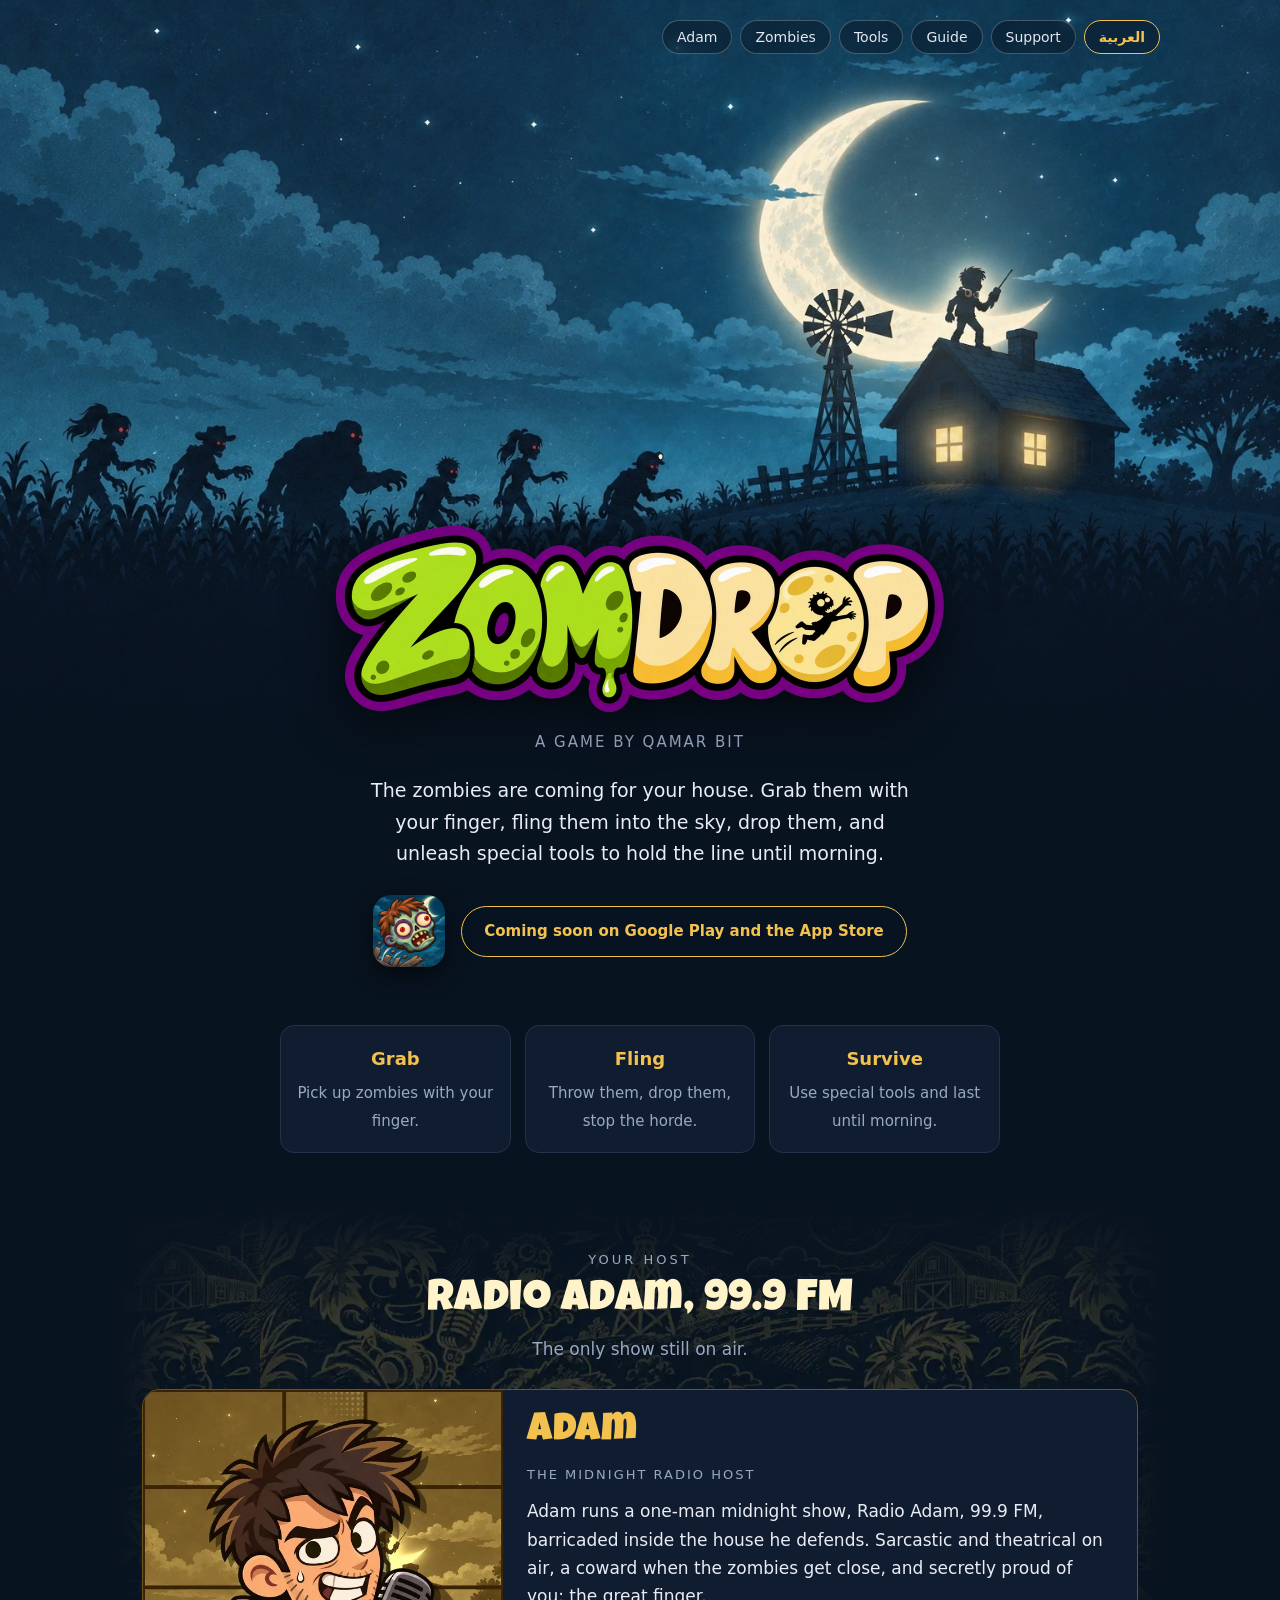
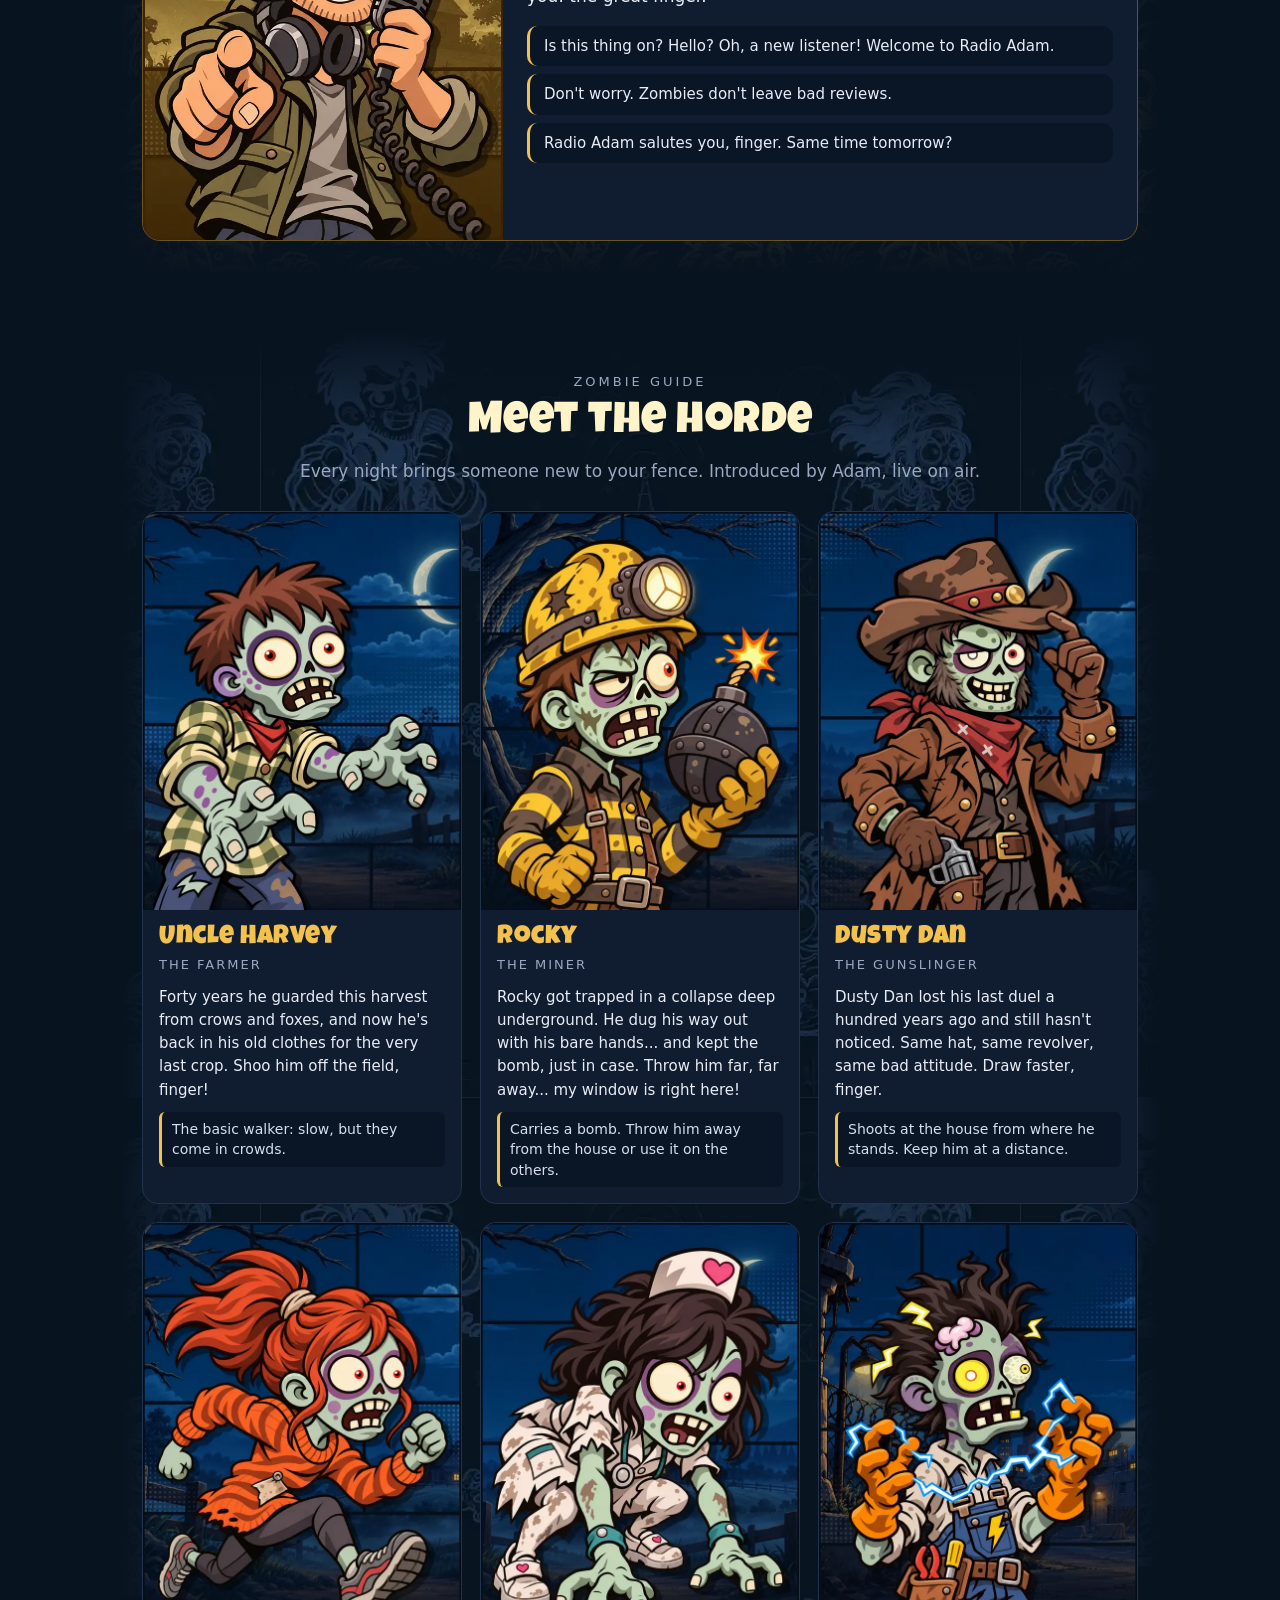
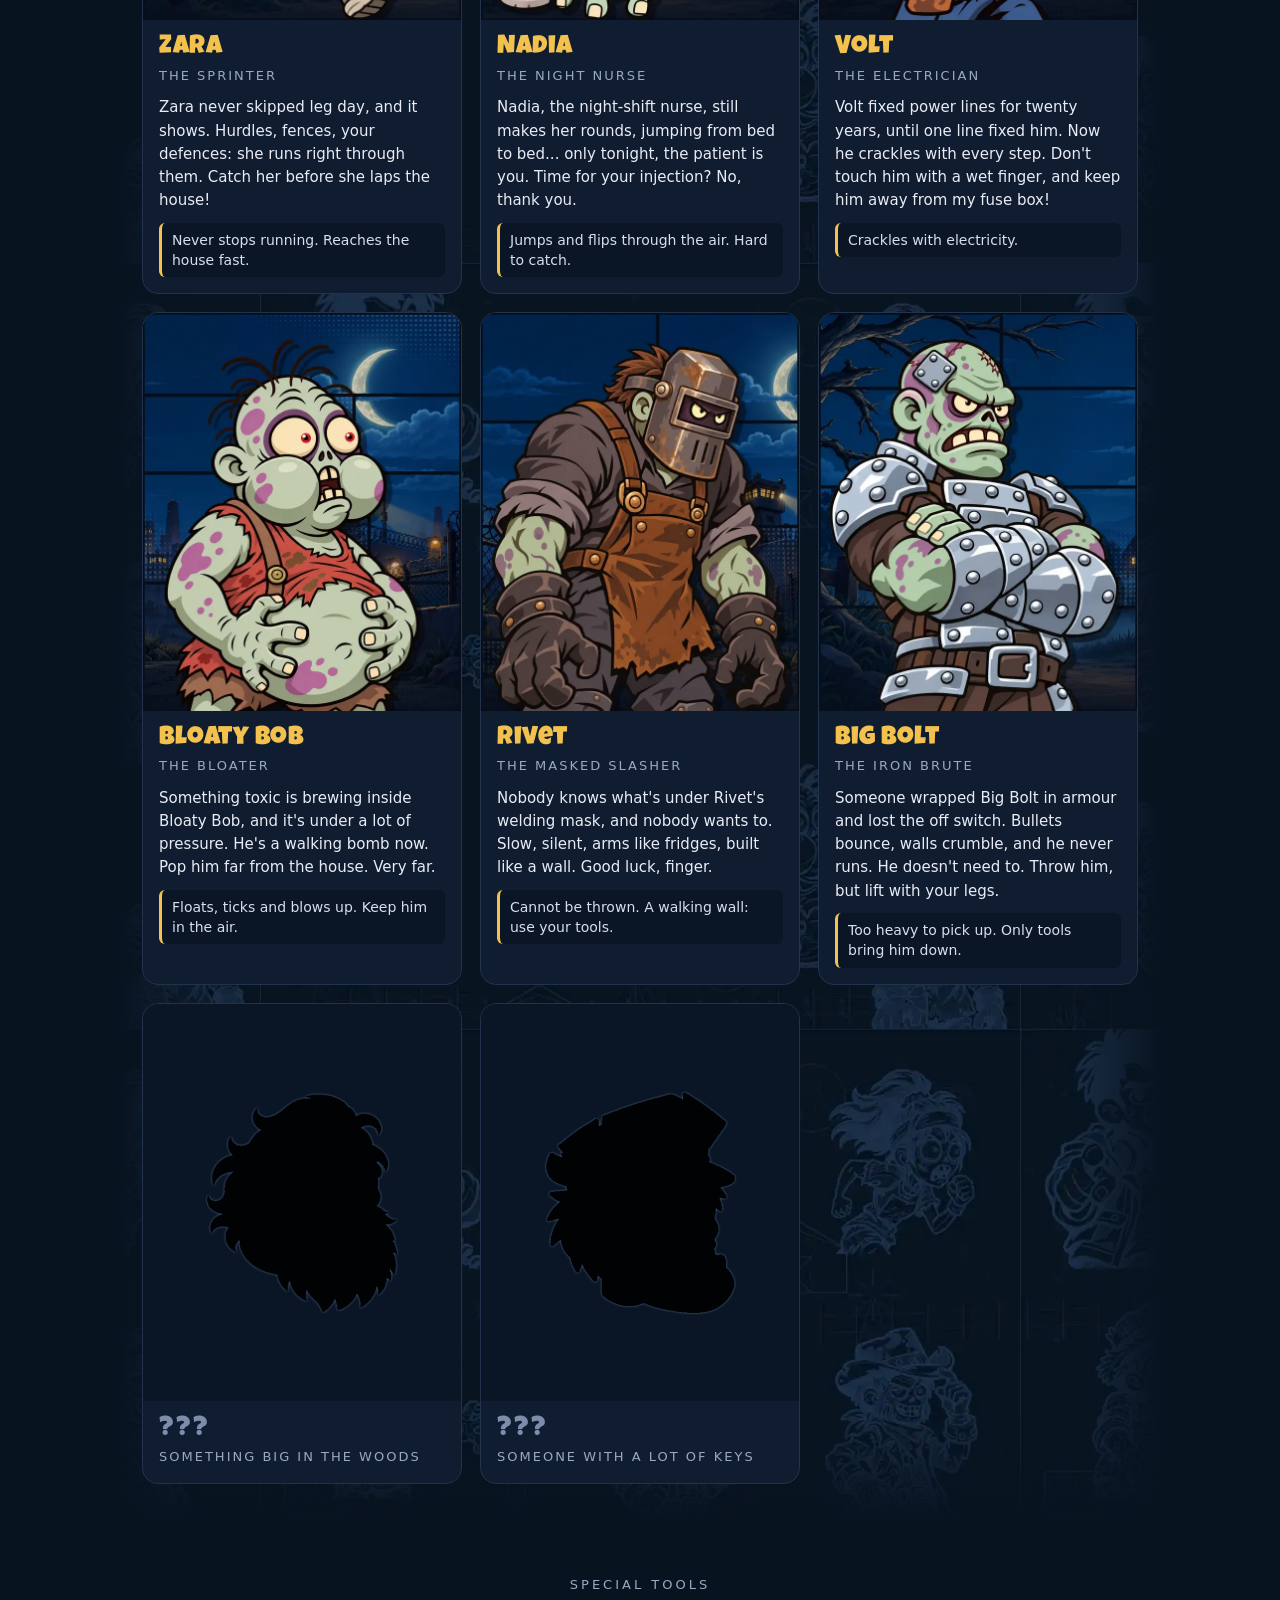
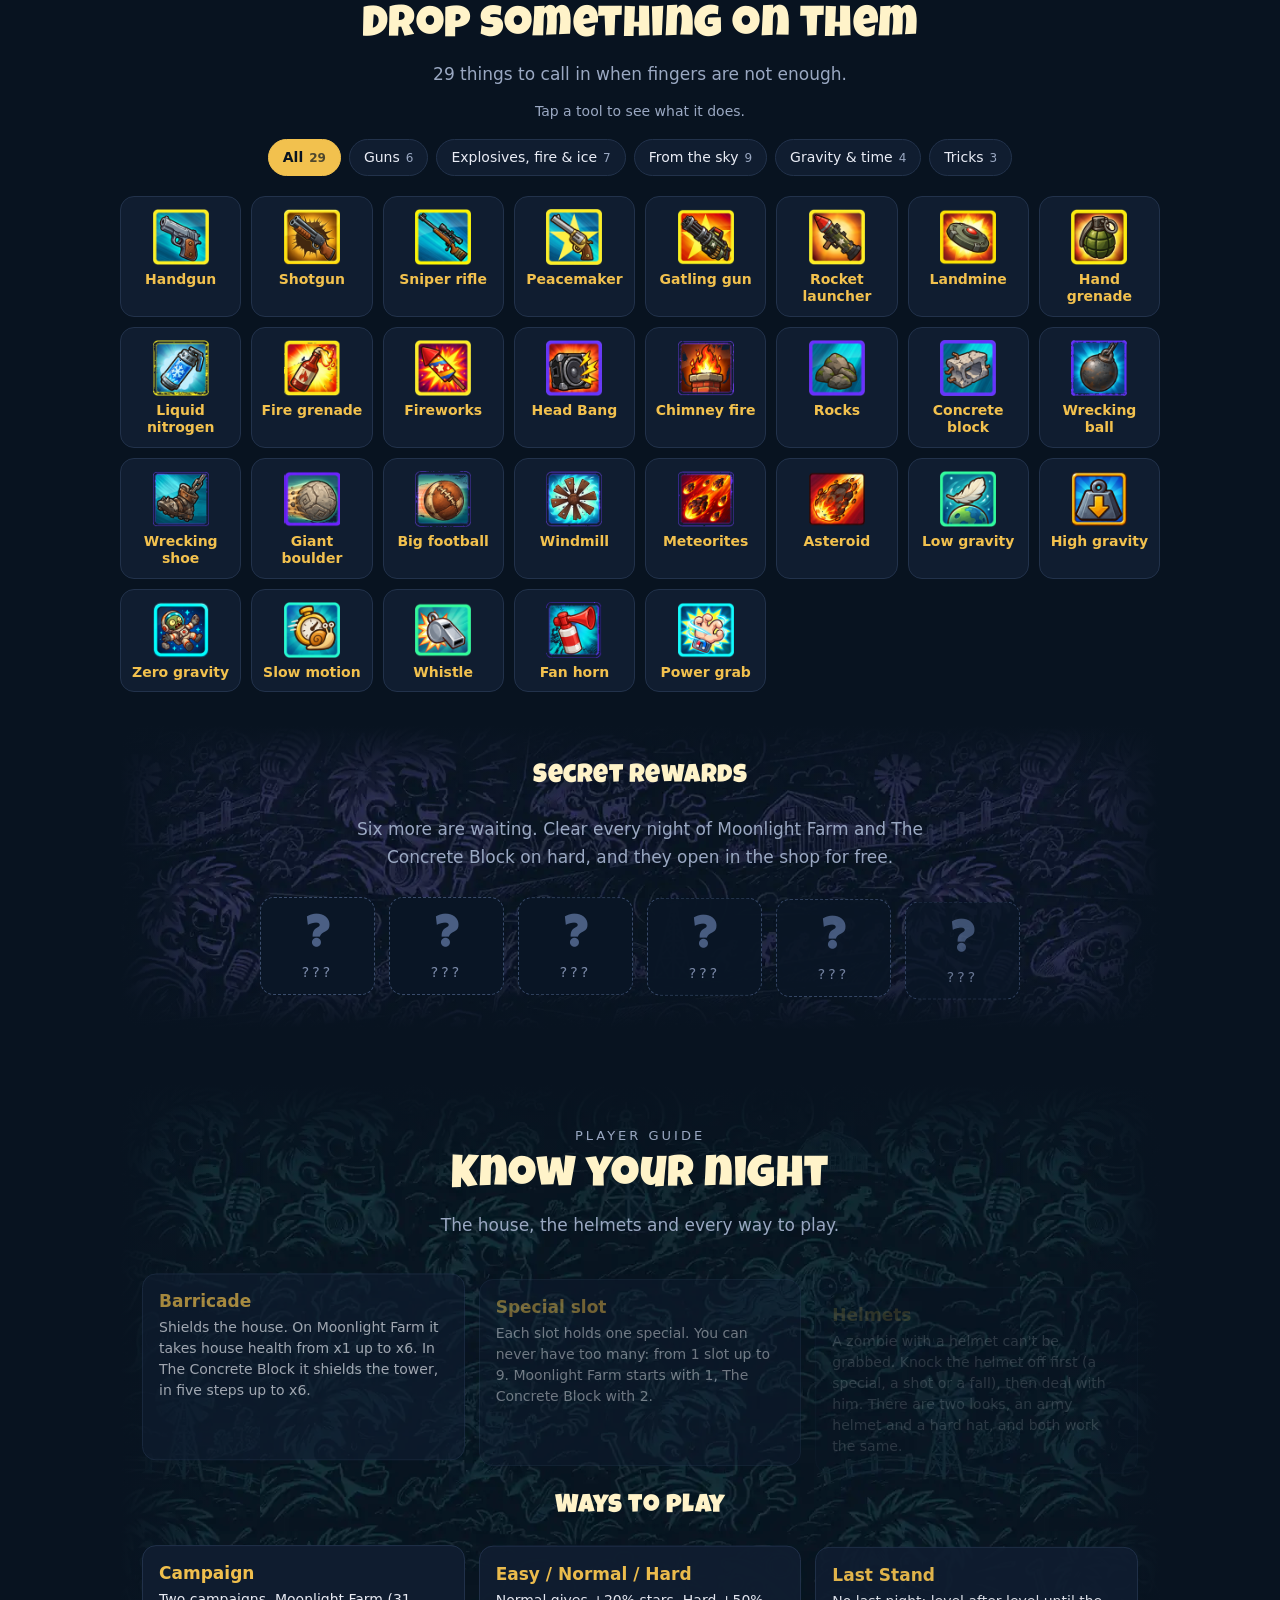
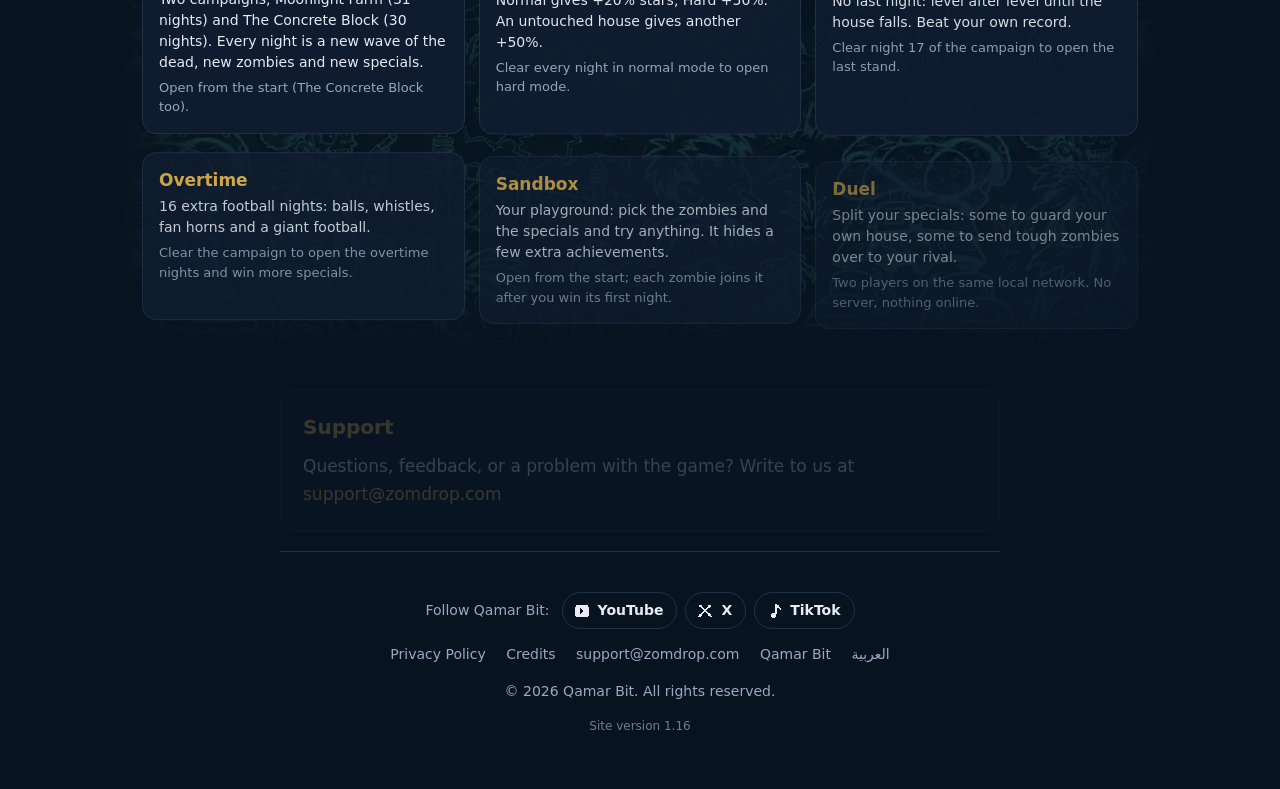
==== commit 2733e930: "1.16" ====
--- a/index.html
+++ b/index.html
@@ -6,7 +6,7 @@
   <title>ZomDrop — Grab them. Fling them. Survive until morning.</title>
   <meta name="description" content="ZomDrop is a mobile game by Qamar Bit. Grab zombies with your finger, fling them, drop them, and protect your house until morning. Coming soon on Google Play and the App Store.">
   <meta name="theme-color" content="#081320">
-  <meta name="version" content="1.15">
+  <meta name="version" content="1.16">
   <link rel="canonical" href="https://zomdrop.com/">
   <link rel="alternate" hreflang="en" href="https://zomdrop.com/">
   <link rel="alternate" hreflang="ar" href="https://zomdrop.com/ar/">
@@ -249,7 +249,7 @@
       </p>
       <p><a href="privacy.html">Privacy Policy</a> <a href="credits.html">Credits</a> <a href="mailto:support@zomdrop.com" dir="ltr">support@zomdrop.com</a> <a href="https://qamarbit.com">Qamar Bit</a> <a href="ar/" lang="ar" hreflang="ar">العربية</a></p>
       <p>&copy; 2026 Qamar Bit. All rights reserved.</p>
-      <p class="ver">Site version 1.15</p>
+      <p class="ver">Site version 1.16</p>
     </footer>
   </div>
 
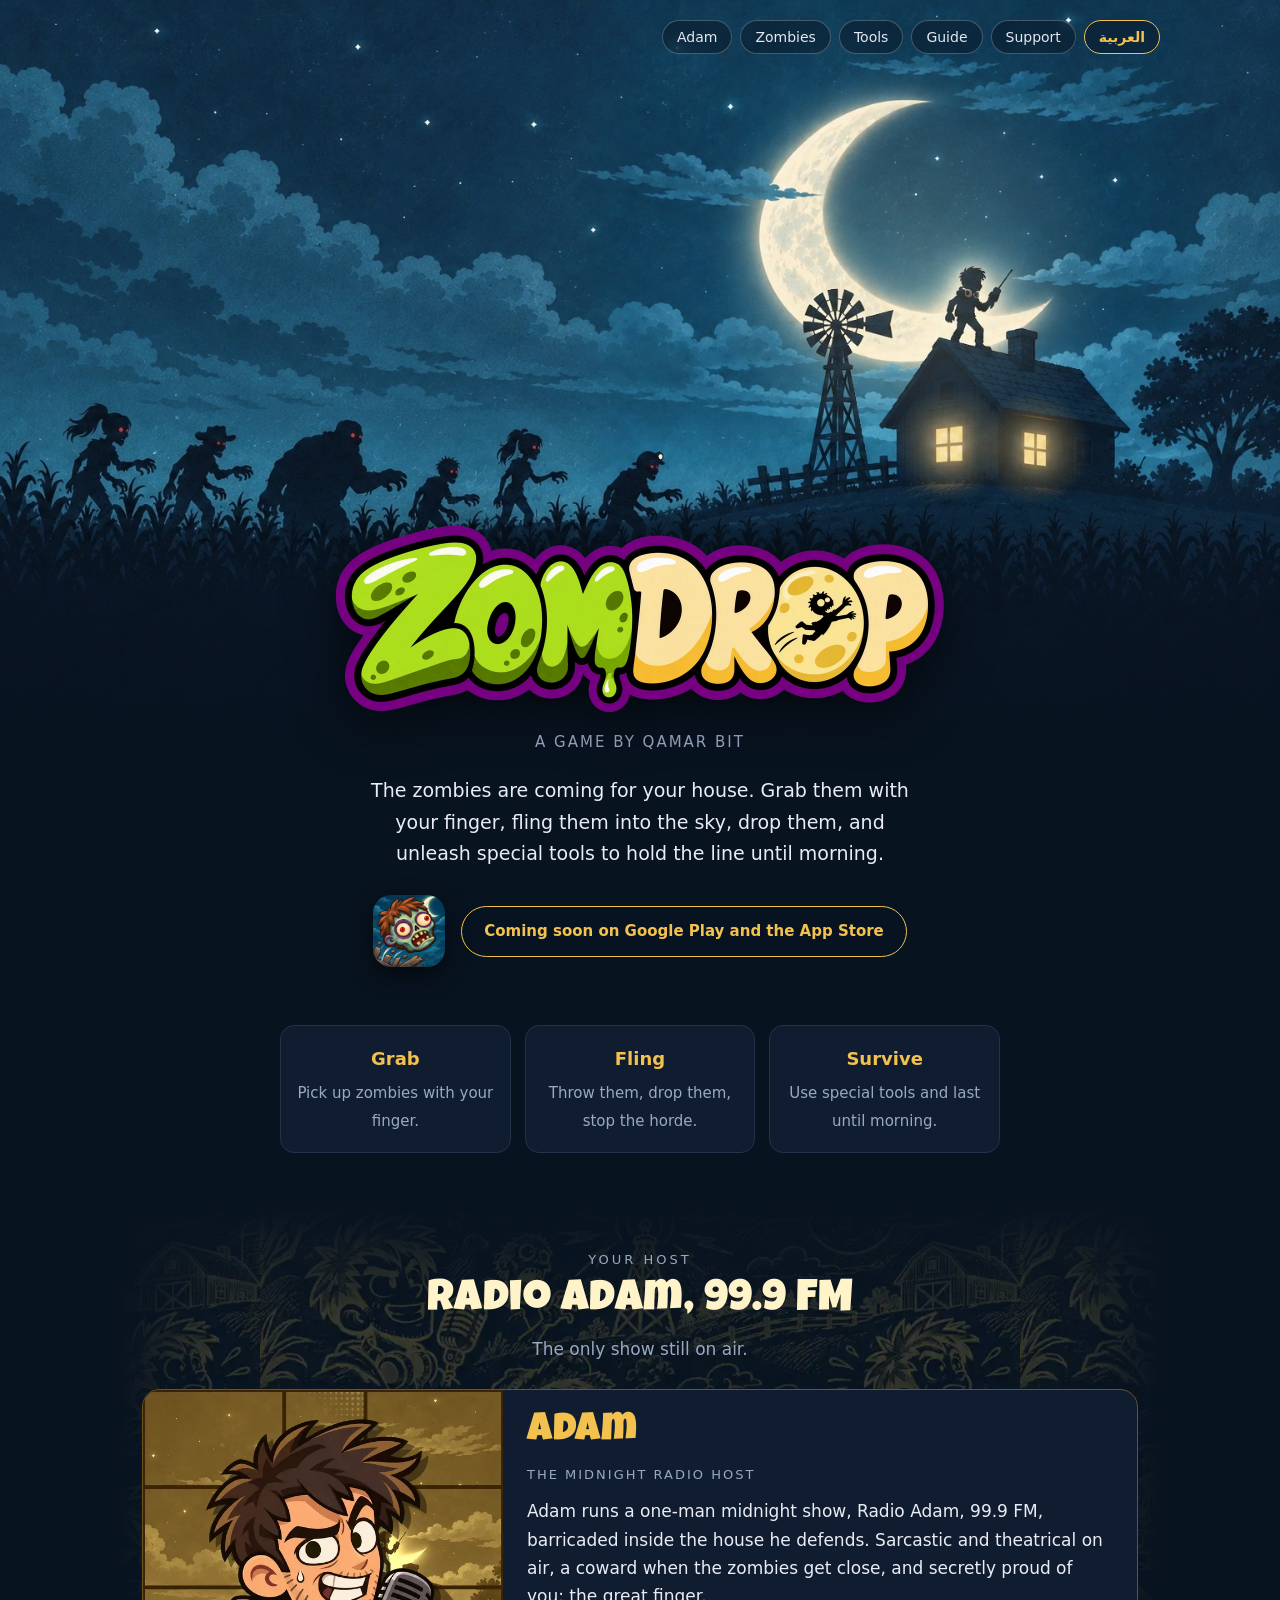
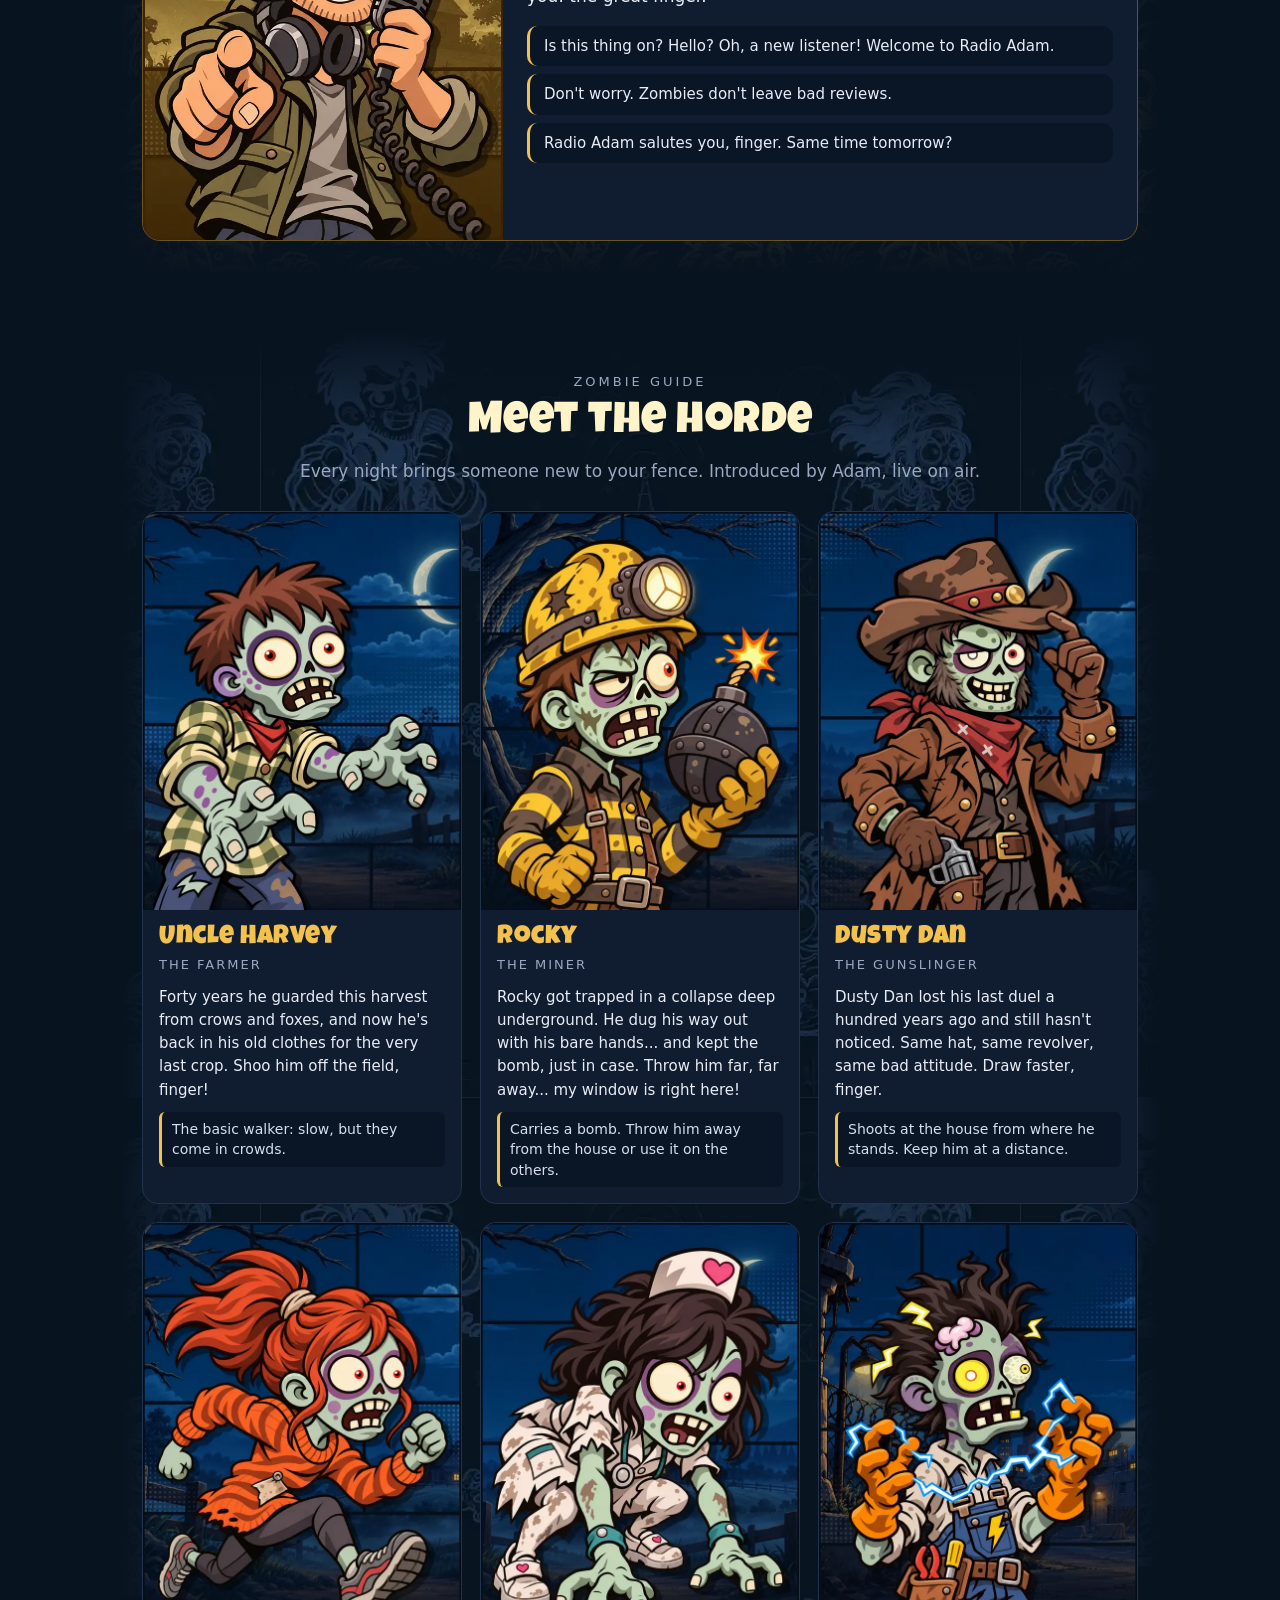
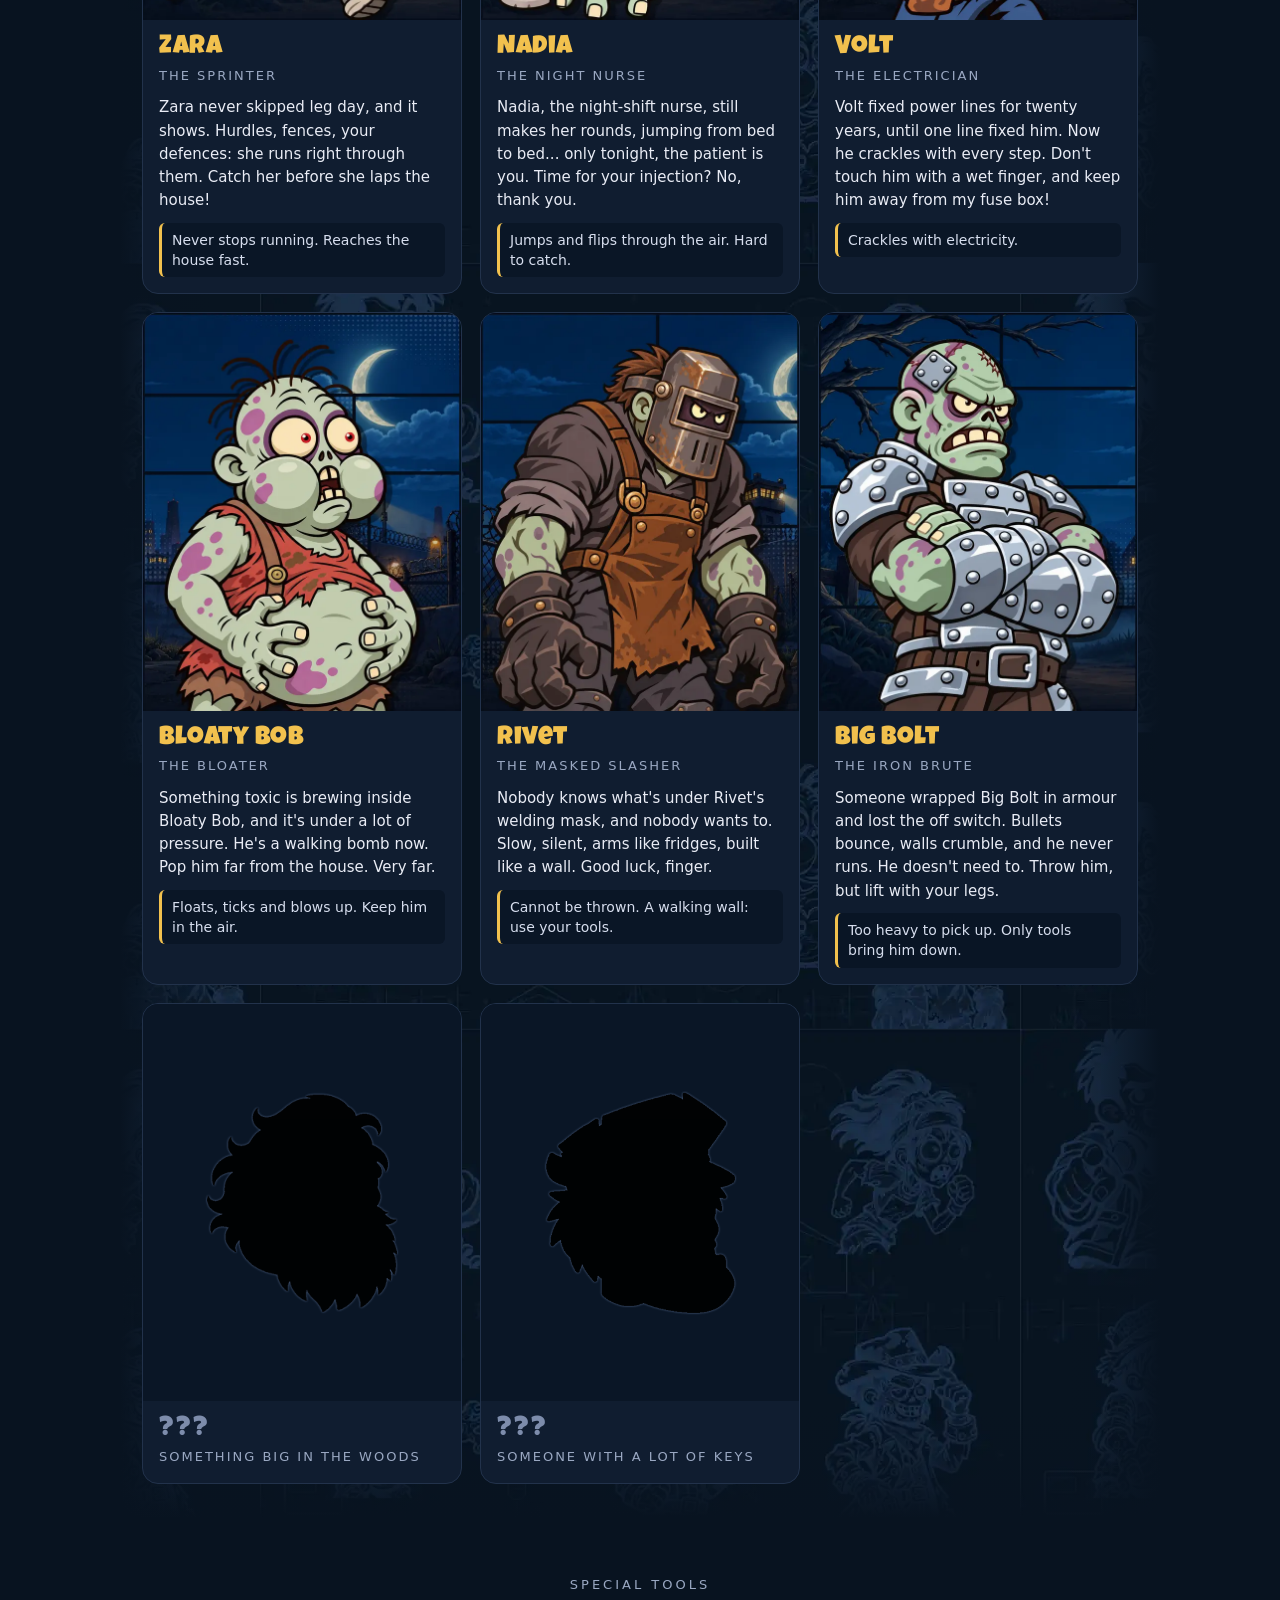
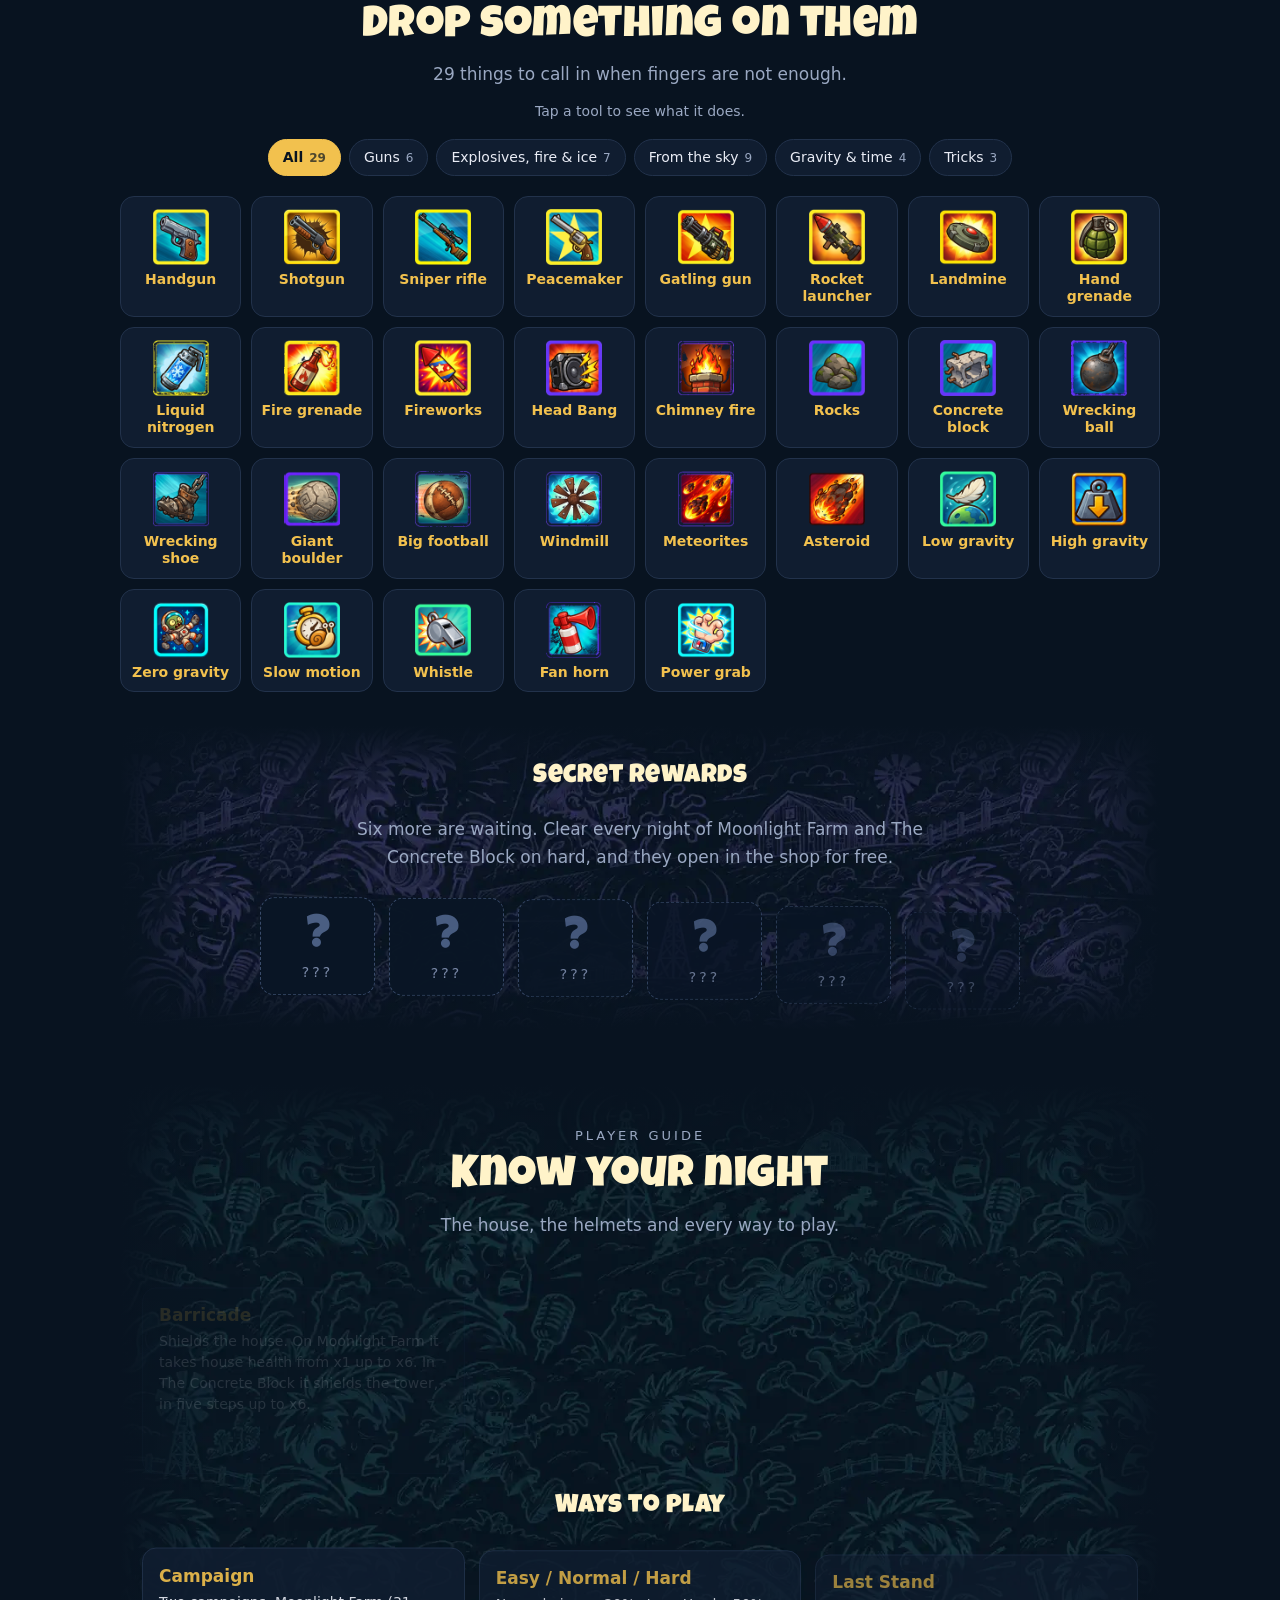
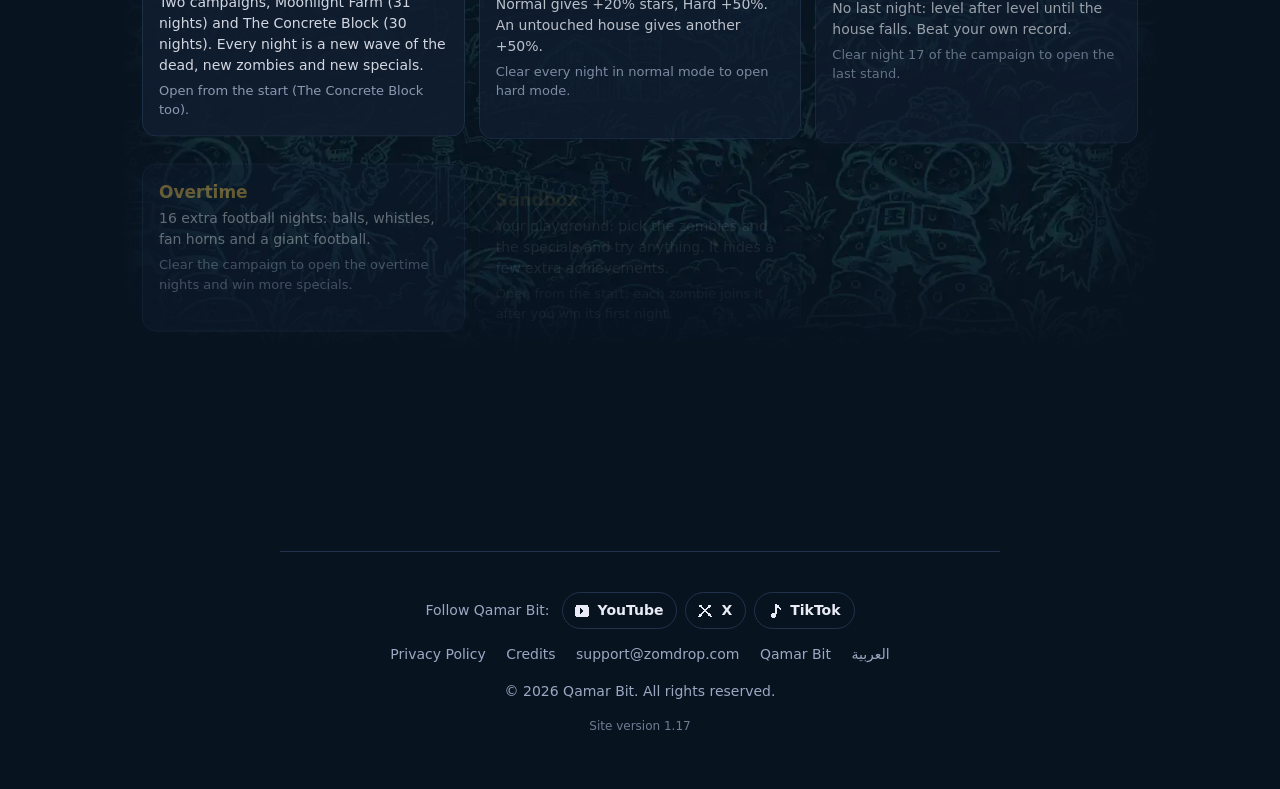
==== commit 587d4cf5: "1.17" ====
--- a/index.html
+++ b/index.html
@@ -6,7 +6,7 @@
   <title>ZomDrop — Grab them. Fling them. Survive until morning.</title>
   <meta name="description" content="ZomDrop is a mobile game by Qamar Bit. Grab zombies with your finger, fling them, drop them, and protect your house until morning. Coming soon on Google Play and the App Store.">
   <meta name="theme-color" content="#081320">
-  <meta name="version" content="1.16">
+  <meta name="version" content="1.17">
   <link rel="canonical" href="https://zomdrop.com/">
   <link rel="alternate" hreflang="en" href="https://zomdrop.com/">
   <link rel="alternate" hreflang="ar" href="https://zomdrop.com/ar/">
@@ -249,7 +249,7 @@
       </p>
       <p><a href="privacy.html">Privacy Policy</a> <a href="credits.html">Credits</a> <a href="mailto:support@zomdrop.com" dir="ltr">support@zomdrop.com</a> <a href="https://qamarbit.com">Qamar Bit</a> <a href="ar/" lang="ar" hreflang="ar">العربية</a></p>
       <p>&copy; 2026 Qamar Bit. All rights reserved.</p>
-      <p class="ver">Site version 1.16</p>
+      <p class="ver">Site version 1.17</p>
     </footer>
   </div>
 
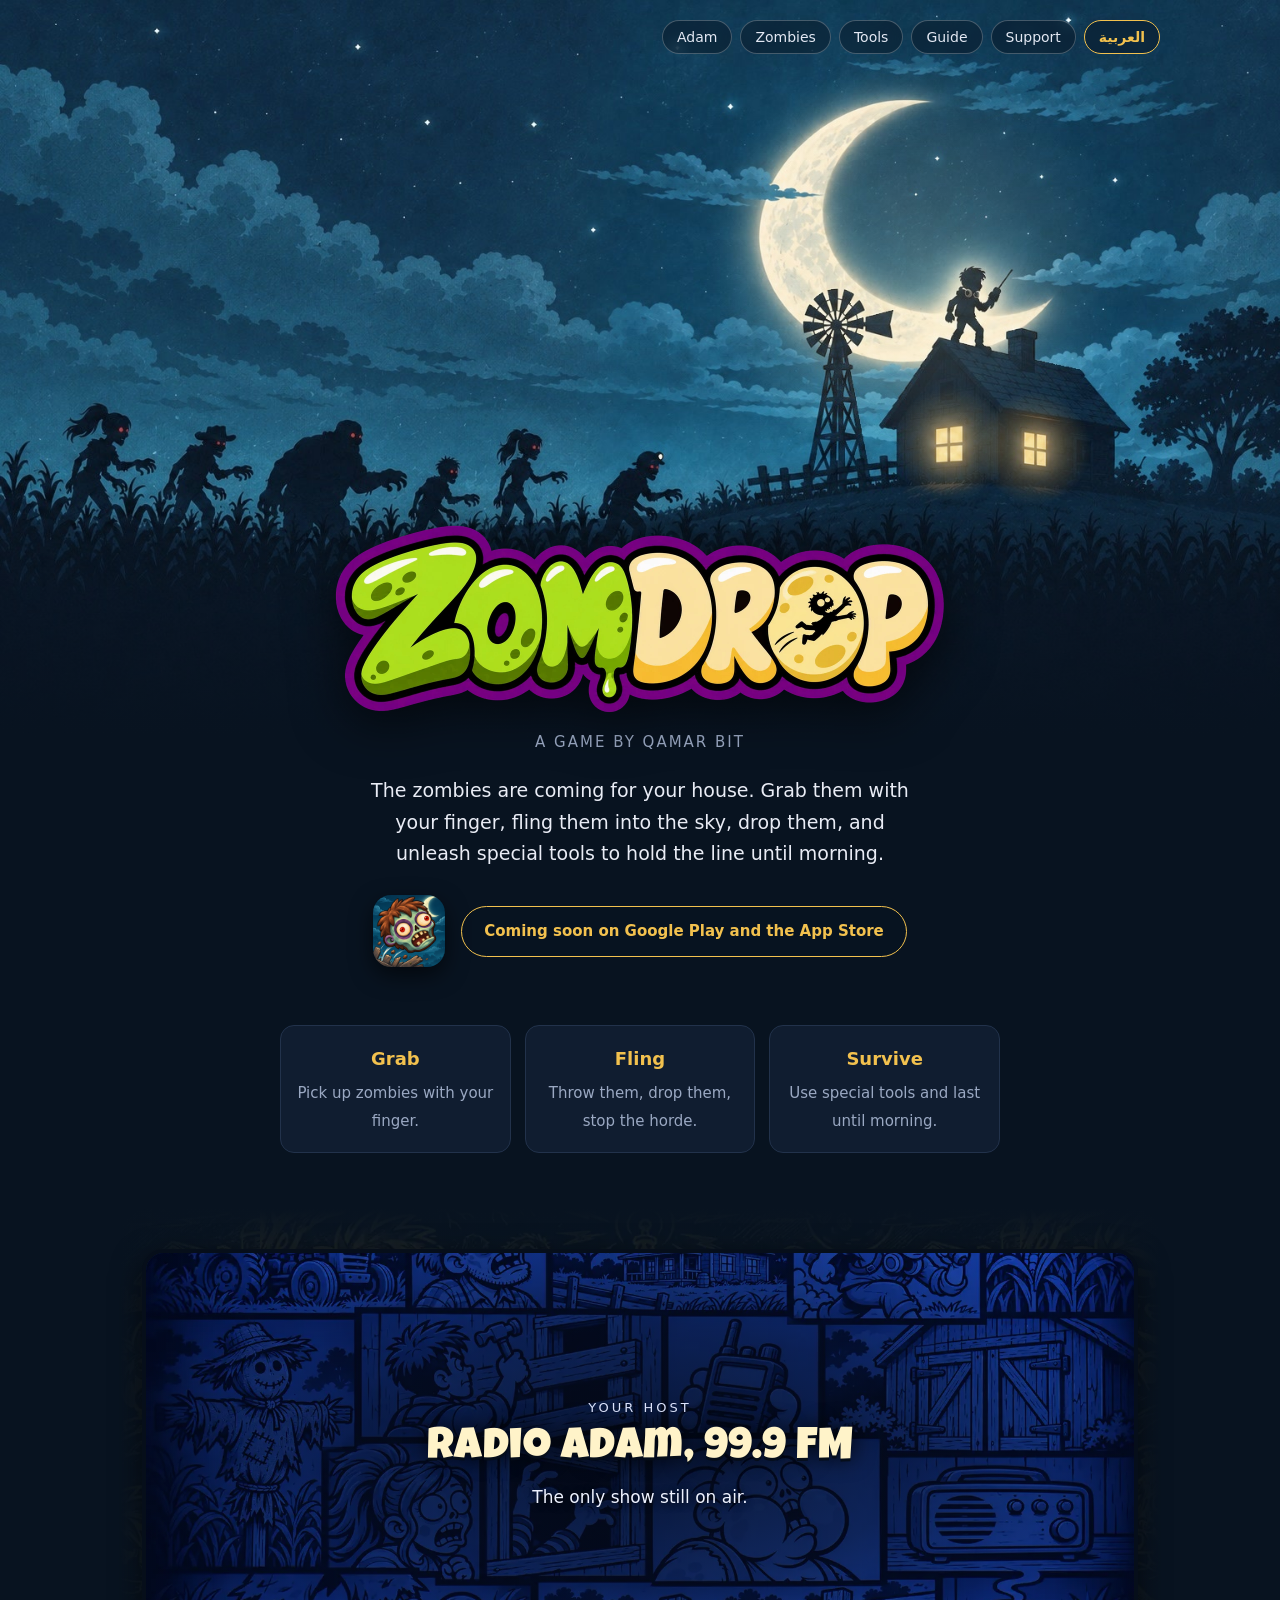
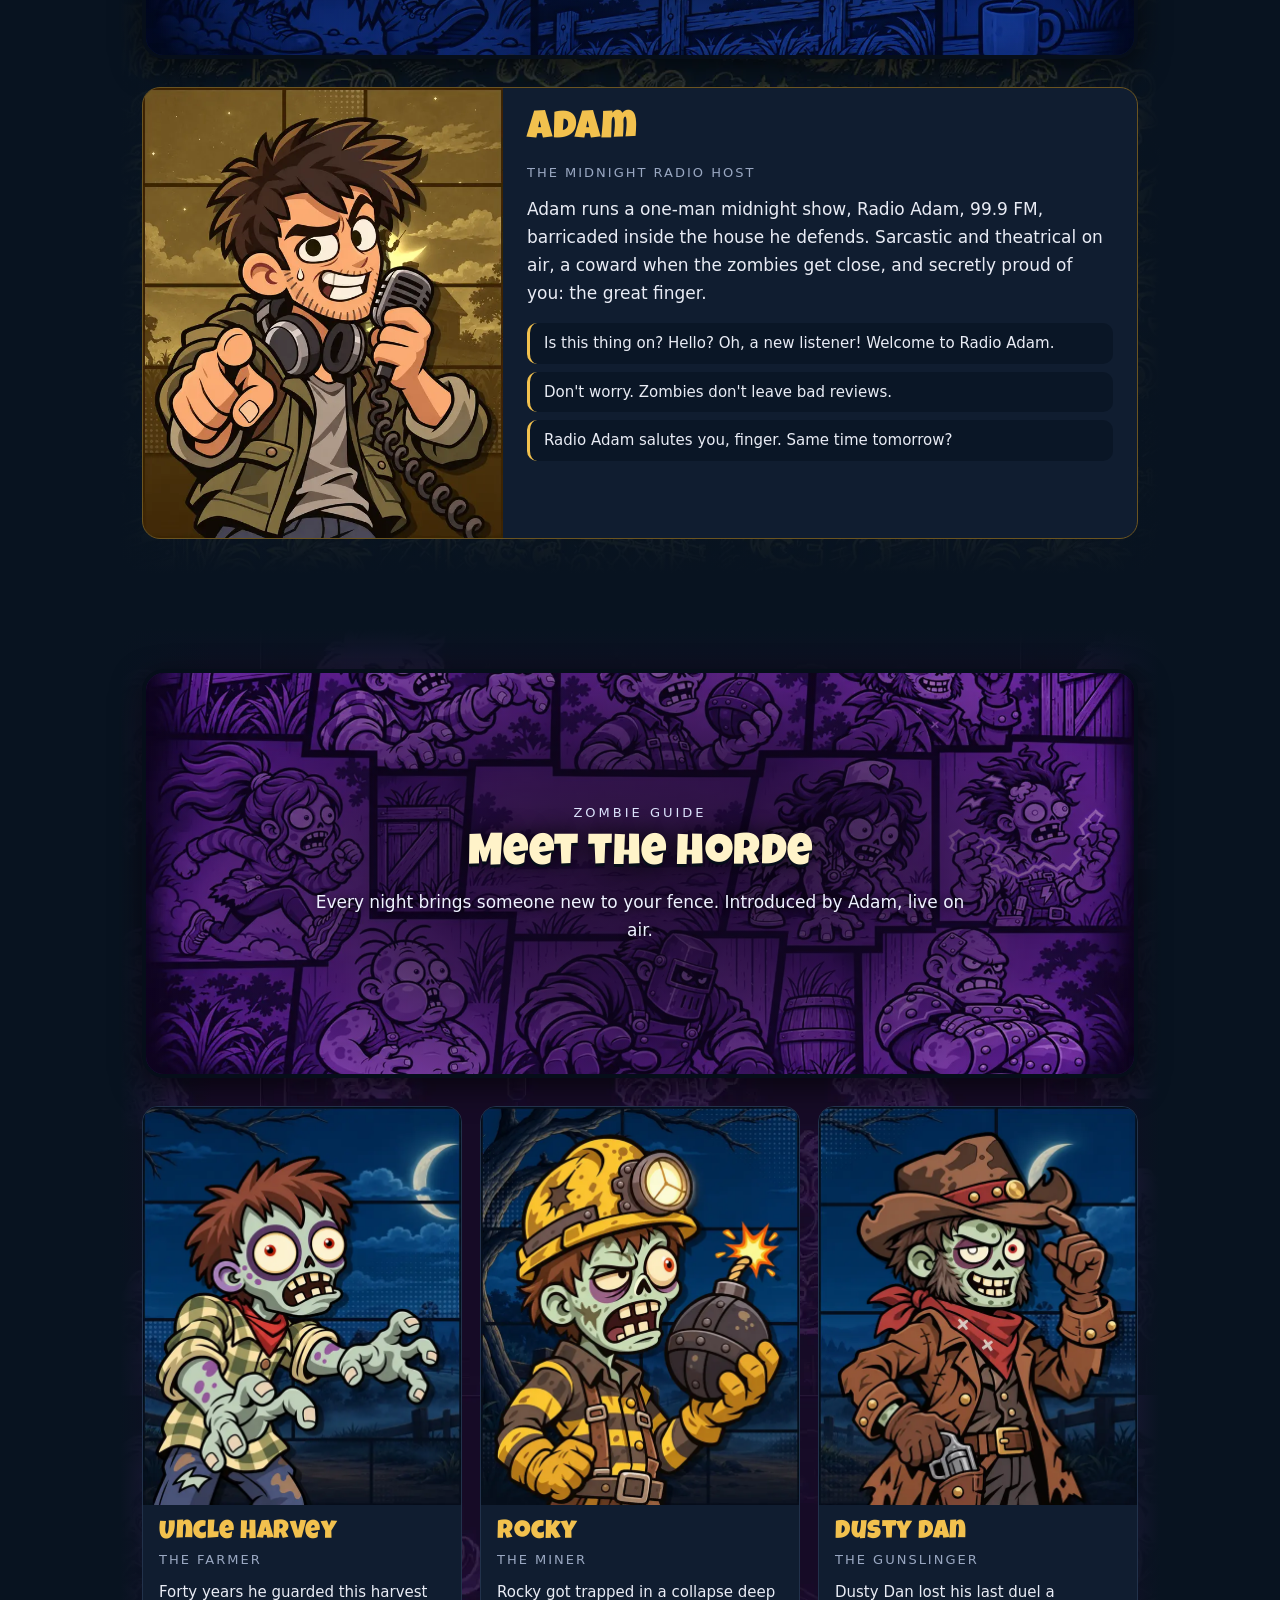
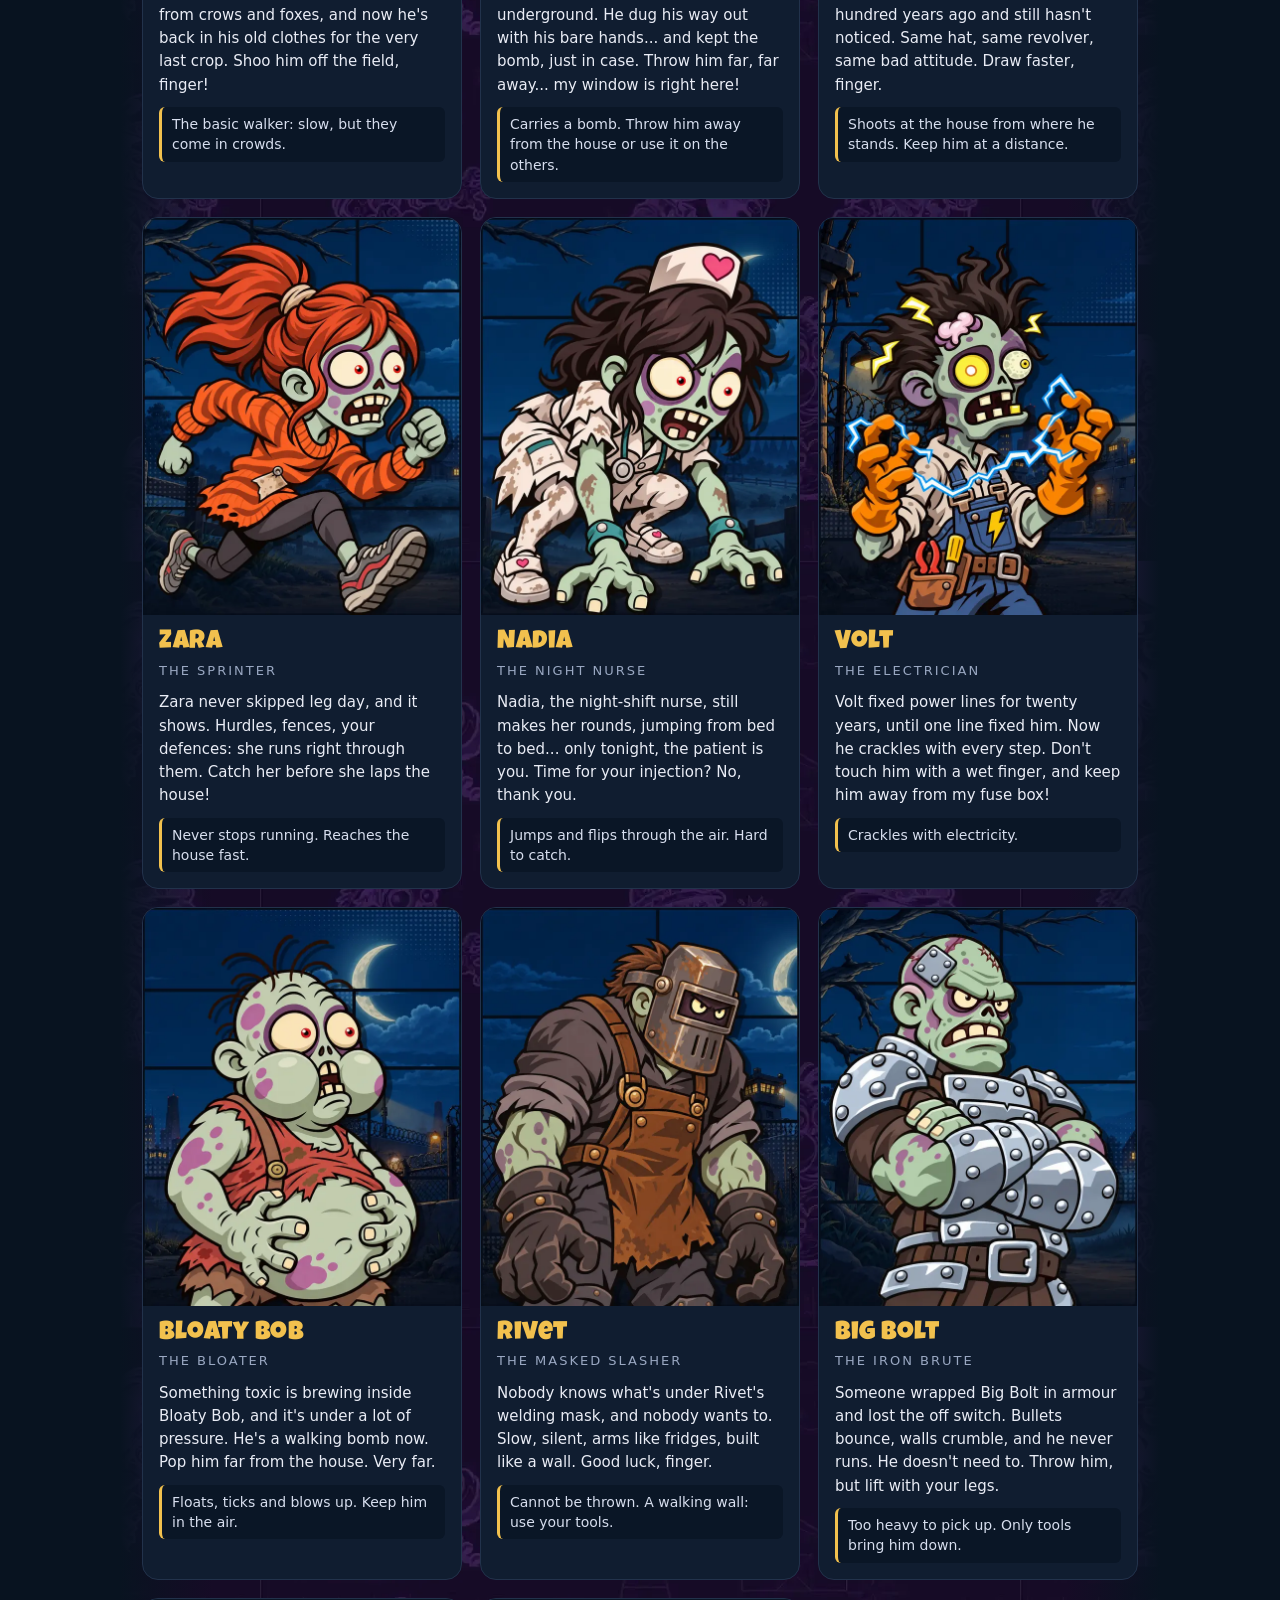
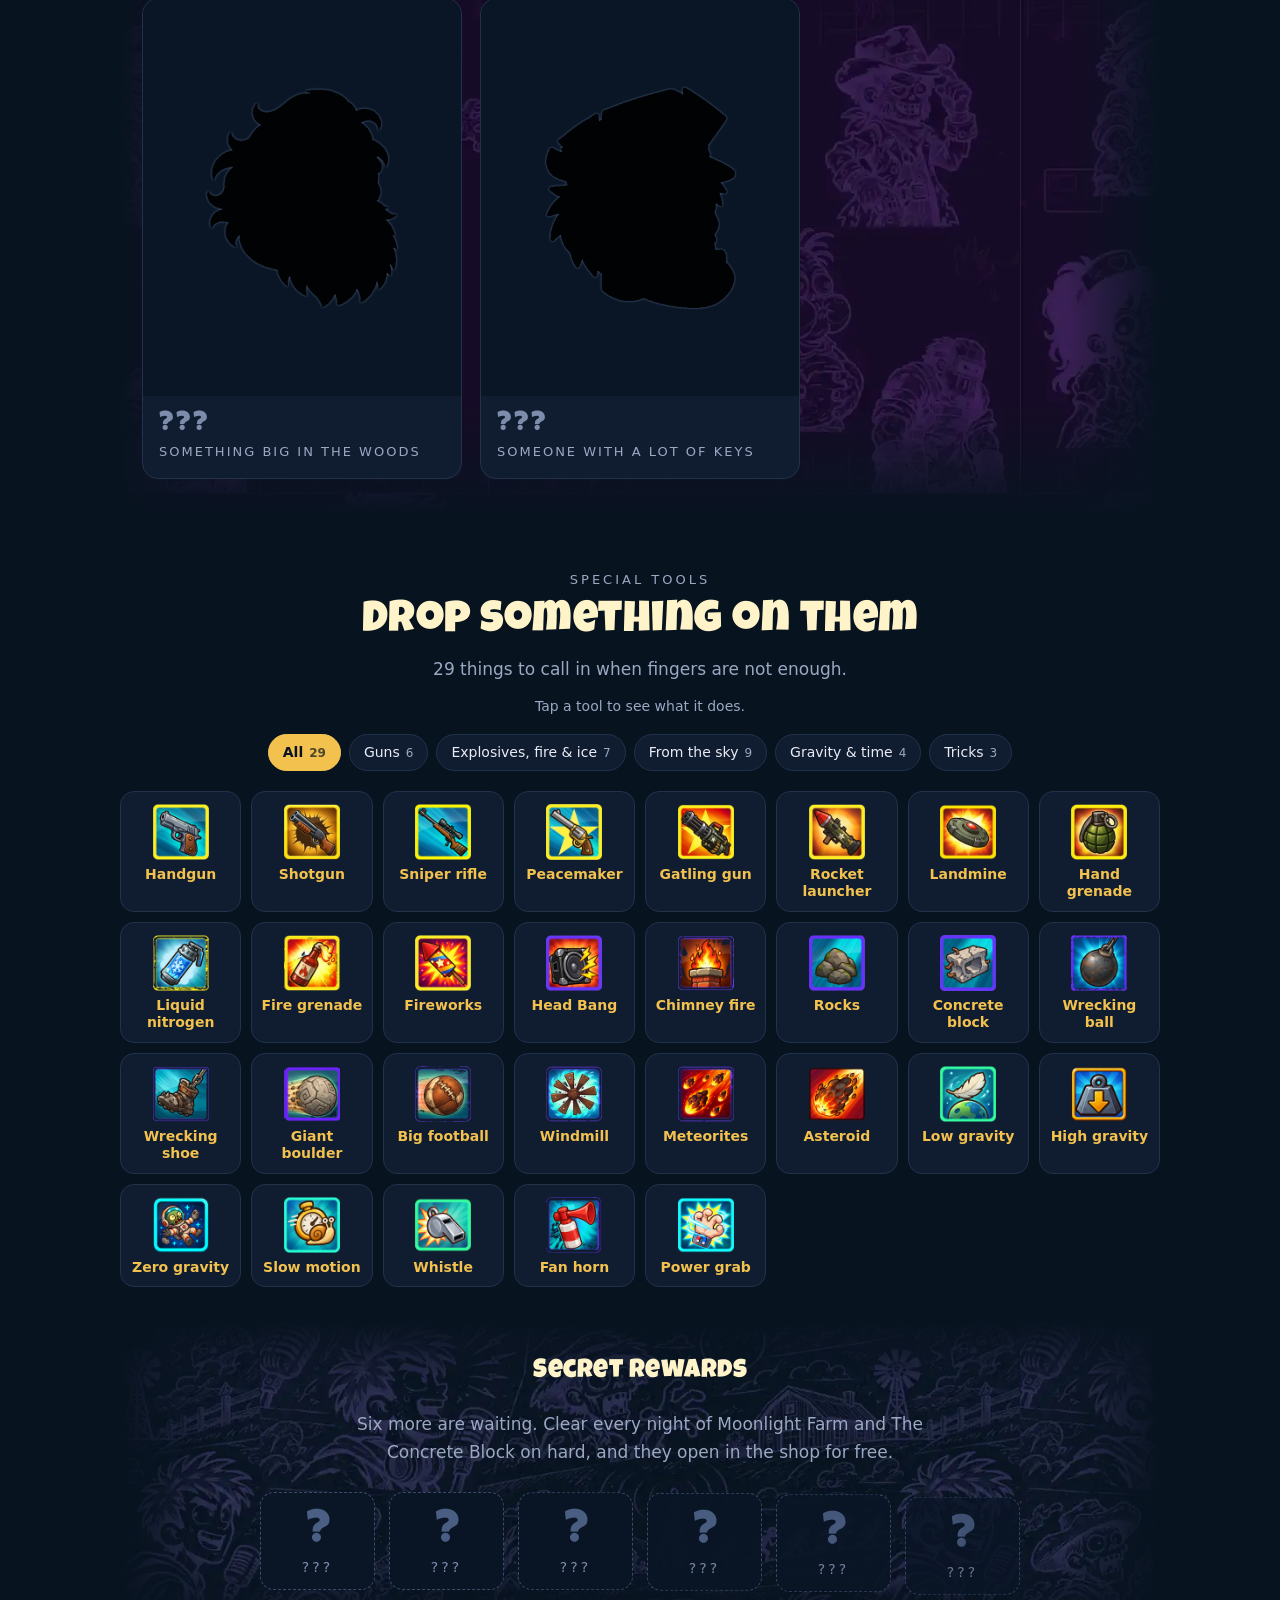
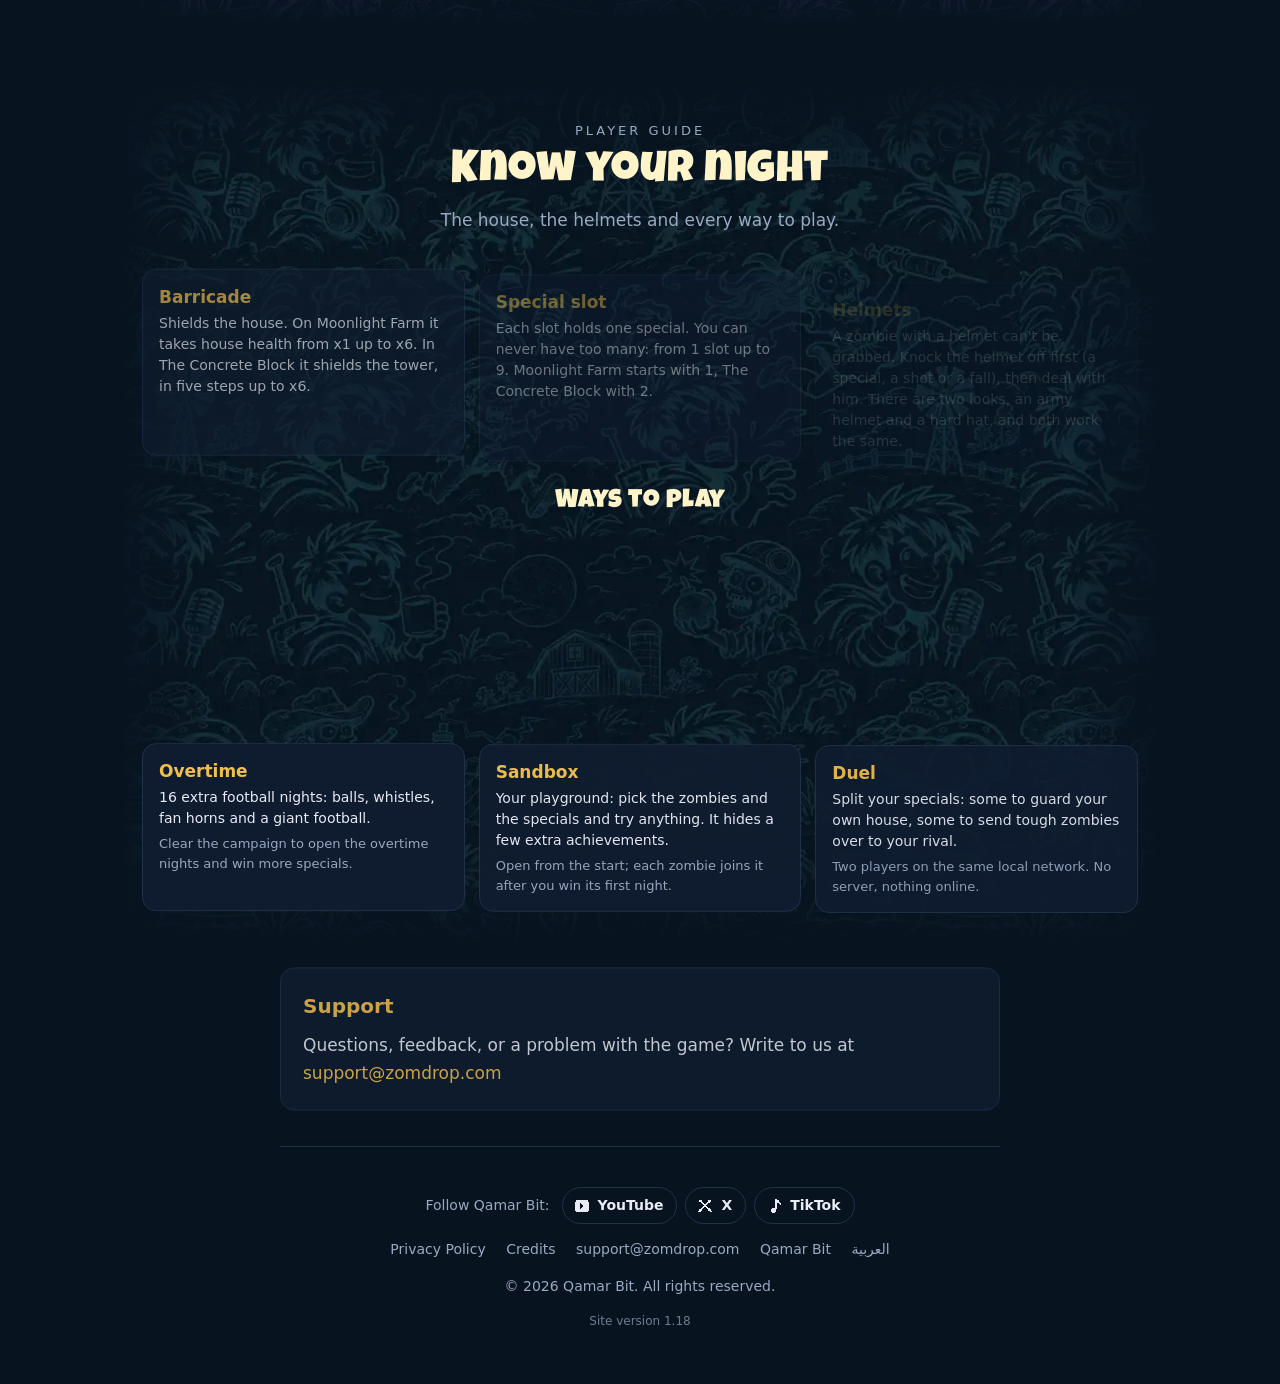
==== commit b5ba6d67: "1.18" ====
--- a/index.html
+++ b/index.html
@@ -6,7 +6,7 @@
   <title>ZomDrop — Grab them. Fling them. Survive until morning.</title>
   <meta name="description" content="ZomDrop is a mobile game by Qamar Bit. Grab zombies with your finger, fling them, drop them, and protect your house until morning. Coming soon on Google Play and the App Store.">
   <meta name="theme-color" content="#081320">
-  <meta name="version" content="1.17">
+  <meta name="version" content="1.18">
   <link rel="canonical" href="https://zomdrop.com/">
   <link rel="alternate" hreflang="en" href="https://zomdrop.com/">
   <link rel="alternate" hreflang="ar" href="https://zomdrop.com/ar/">
@@ -73,9 +73,10 @@
 
     <!-- ===== 2. Adam ===== -->
     <section id="story" class="block art art-gold">
-      <p class="label">Your host</p>
-      <h2 class="title">Radio Adam, 99.9 FM</h2>
-      <p class="sub">The only show still on air.</p>
+      <div class="wallhead wall-farm">
+        <picture><source media="(max-width: 700px)" srcset="img/wall/farm-tall.webp" width="800" height="1422"><img src="img/wall/farm-wide.webp" alt="" width="1600" height="800" loading="lazy" decoding="async"></picture>
+        <div class="wh-txt"><p class="label">Your host</p><h2 class="title">Radio Adam, 99.9 FM</h2><p class="sub">The only show still on air.</p></div>
+      </div>
       <article class="adam reveal">
         <div class="pic"><img src="img/cards/adam.webp" alt="Adam talking into his radio microphone and pointing at you" width="640" height="800"></div>
         <div class="txt">
@@ -91,10 +92,11 @@
     </section>
 
     <!-- ===== 2. Zombies ===== -->
-    <section id="horde" class="block art art-blue">
-      <p class="label">Zombie guide</p>
-      <h2 class="title">Meet the horde</h2>
-      <p class="sub">Every night brings someone new to your fence. Introduced by Adam, live on air.</p>
+    <section id="horde" class="block art art-horde">
+      <div class="wallhead wall-horde">
+        <picture><source media="(max-width: 700px)" srcset="img/wall/horde-tall.webp" width="800" height="1422"><img src="img/wall/horde-wide.webp" alt="" width="1600" height="800" loading="lazy" decoding="async"></picture>
+        <div class="wh-txt"><p class="label">Zombie guide</p><h2 class="title">Meet the horde</h2><p class="sub">Every night brings someone new to your fence. Introduced by Adam, live on air.</p></div>
+      </div>
       <div class="grid horde">
         <article class="z reveal">
           <div class="pic"><img src="img/cards/harvey.webp" alt="Uncle Harvey, a zombie farmer with messy brown hair, reaching forward" width="640" height="800" loading="lazy"></div>
@@ -249,7 +251,7 @@
       </p>
       <p><a href="privacy.html">Privacy Policy</a> <a href="credits.html">Credits</a> <a href="mailto:support@zomdrop.com" dir="ltr">support@zomdrop.com</a> <a href="https://qamarbit.com">Qamar Bit</a> <a href="ar/" lang="ar" hreflang="ar">العربية</a></p>
       <p>&copy; 2026 Qamar Bit. All rights reserved.</p>
-      <p class="ver">Site version 1.17</p>
+      <p class="ver">Site version 1.18</p>
     </footer>
   </div>
 
@@ -287,6 +289,14 @@
     gsap.to('.scene-inner', { yPercent: 14, ease: 'none',
       scrollTrigger: { trigger: '.scene', start: 'top top', end: 'bottom top', scrub: true } });
 
+    // comic-wall bands: the picture drifts a little while scrolling (off when the visitor asks for less motion)
+    if (!window.matchMedia('(prefers-reduced-motion: reduce)').matches) {
+      gsap.utils.toArray('.wallhead img').forEach(function (img) {
+        gsap.fromTo(img, { yPercent: -7 }, { yPercent: 7, ease: 'none',
+          scrollTrigger: { trigger: img.closest('.wallhead'), start: 'top bottom', end: 'bottom top', scrub: true } });
+      });
+    }
+
     // cards rise in, a few at a time, when they enter the screen
     gsap.set('.reveal', { opacity: 0, y: 26 });
     ScrollTrigger.batch('.reveal', {
--- a/style.css
+++ b/style.css
@@ -396,7 +396,28 @@
 .art-gold   { background-image: linear-gradient(to right, var(--bg) 0, #08132000 9%, #08132000 91%, var(--bg) 100%), linear-gradient(to bottom, var(--bg) 0, #08132000 110px, #08132000 calc(100% - 110px), var(--bg) 100%), url("img/art/gold.webp"); }
 .art-blue   { background-image: linear-gradient(to right, var(--bg) 0, #08132000 9%, #08132000 91%, var(--bg) 100%), linear-gradient(to bottom, var(--bg) 0, #08132000 110px, #08132000 calc(100% - 110px), var(--bg) 100%), url("img/art/blue.webp"); }
 .art-purple { background-image: linear-gradient(to right, var(--bg) 0, #08132000 9%, #08132000 91%, var(--bg) 100%), linear-gradient(to bottom, var(--bg) 0, #08132000 70px, #08132000 calc(100% - 70px), var(--bg) 100%), url("img/art/purple.webp"); }
+.art-horde  { background-image: linear-gradient(to right, var(--bg) 0, #08132000 9%, #08132000 91%, var(--bg) 100%), linear-gradient(to bottom, var(--bg) 0, #08132000 110px, #08132000 calc(100% - 110px), var(--bg) 100%), url("img/art/horde.webp"); }
 .art-teal   { background-image: linear-gradient(to right, var(--bg) 0, #08132000 9%, #08132000 91%, var(--bg) 100%), linear-gradient(to bottom, var(--bg) 0, #08132000 110px, #08132000 calc(100% - 110px), var(--bg) 100%), url("img/art/teal.webp"); }
+/* 1.18: comic-wall picture band behind a section title. The middle is darkened so the title reads well. */
+.wallhead {
+  position: relative; isolation: isolate; overflow: hidden;
+  display: grid; place-items: center; min-height: clamp(300px, 32vw, 430px);
+  margin: 0 0 28px; border: 4px solid #060e1a; border-radius: 22px;
+  background: #0b1a4a; box-shadow: 0 10px 30px #0009;
+}
+.wall-horde { background: #2a1450; }
+.wallhead picture { position: absolute; inset: 0; z-index: -2; }
+.wallhead img { position: absolute; top: -9%; left: 0; width: 100%; height: 118%; object-fit: cover; }
+.wallhead::after {
+  content: ""; position: absolute; inset: 0; z-index: -1;
+  background: radial-gradient(ellipse 62% 70% at center, #040914d9 0, #040914a6 45%, #04091426 100%);
+}
+.wall-horde::after { background: radial-gradient(ellipse 62% 70% at center, #0d0518d9 0, #0d0518a6 45%, #0d051826 100%); }
+.wh-txt { max-width: 720px; padding: 30px 22px; }
+.wallhead .label { color: #dfe6ff; }
+.wallhead .title { text-shadow: 0 3px 0 #060e1a, 0 0 22px #000; }
+.wallhead .sub { margin-bottom: 0; color: #eef2ff; text-shadow: 0 1px 8px #000; }
+@media (max-width: 700px) { .wallhead { min-height: 360px; border-radius: 18px; } }
 .lockedzone { margin-top: 34px; padding-top: 6px; }
 .lockedzone .subtitle { margin-top: 24px; }
 @media (max-width: 600px) { .art { padding: 30px 12px 26px; background-size: 100% 100%, 100% 100%, 560px auto; margin-inline: -8px; } }
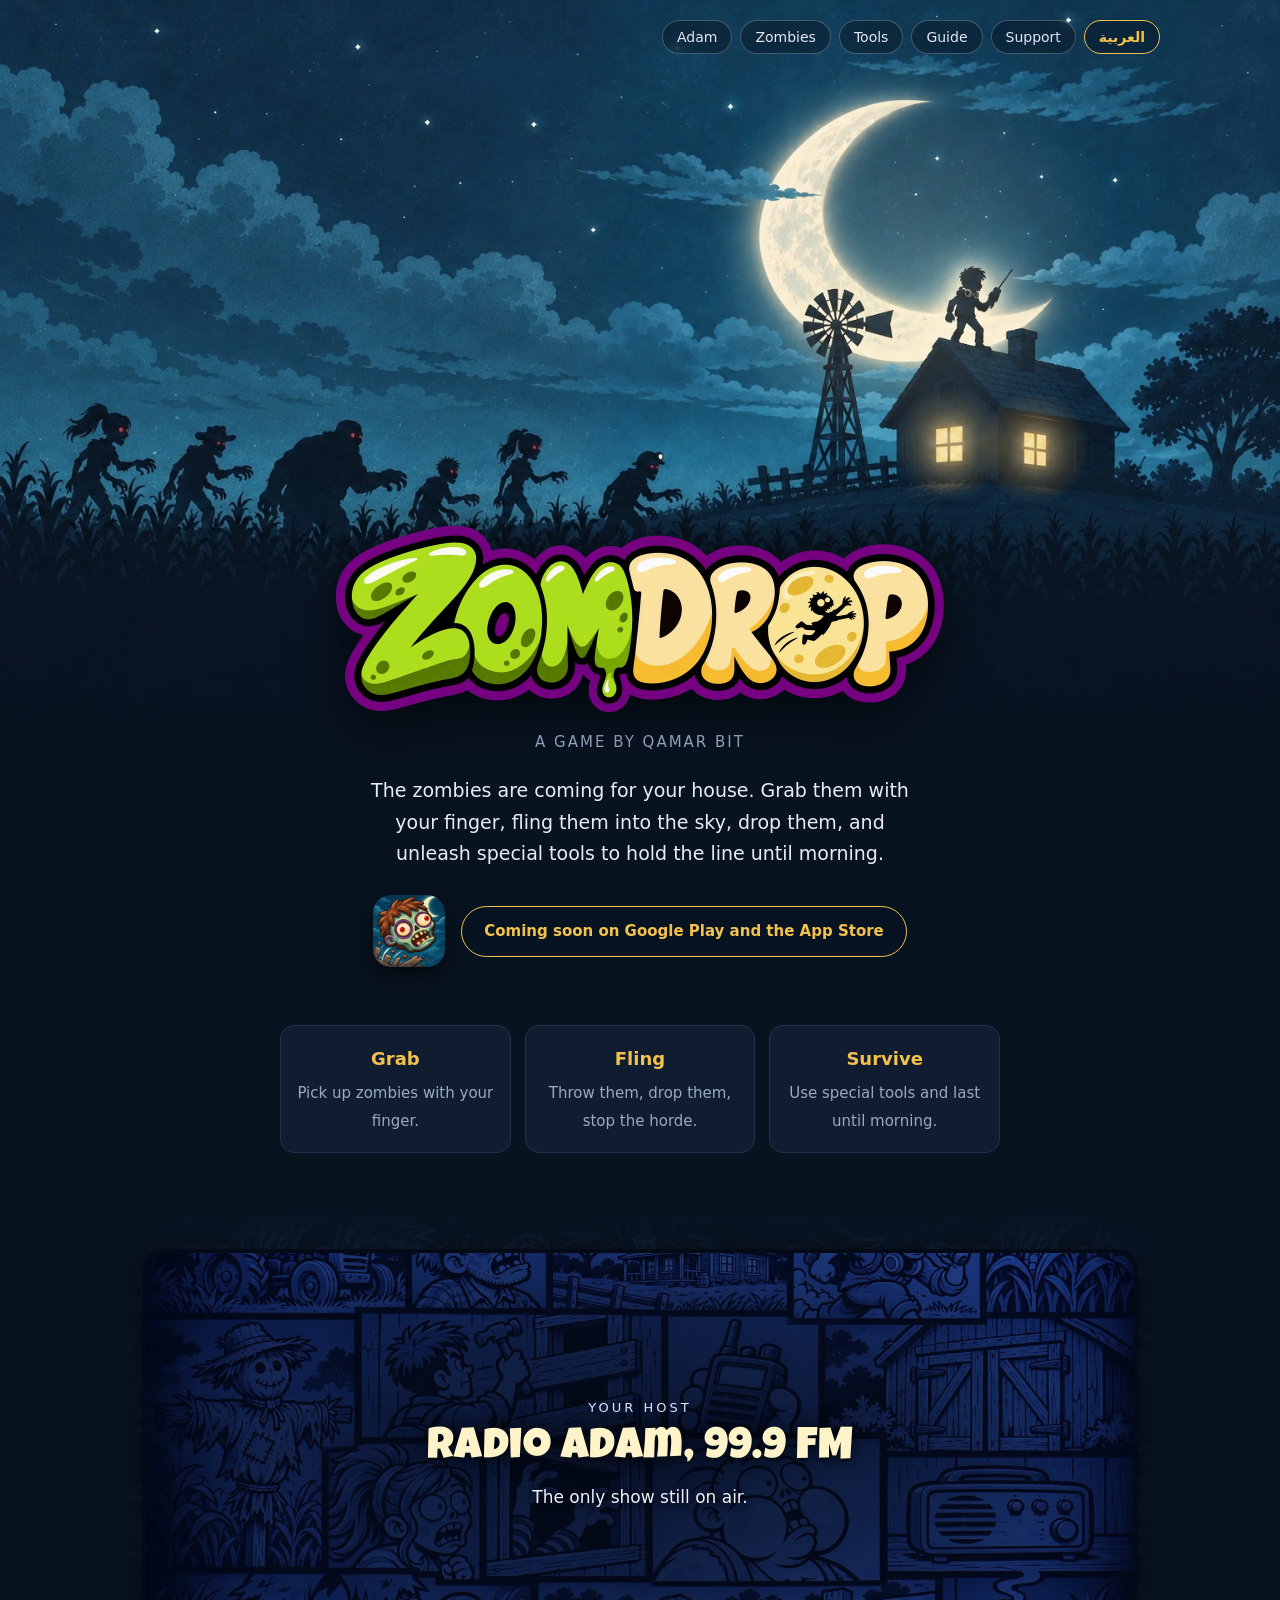
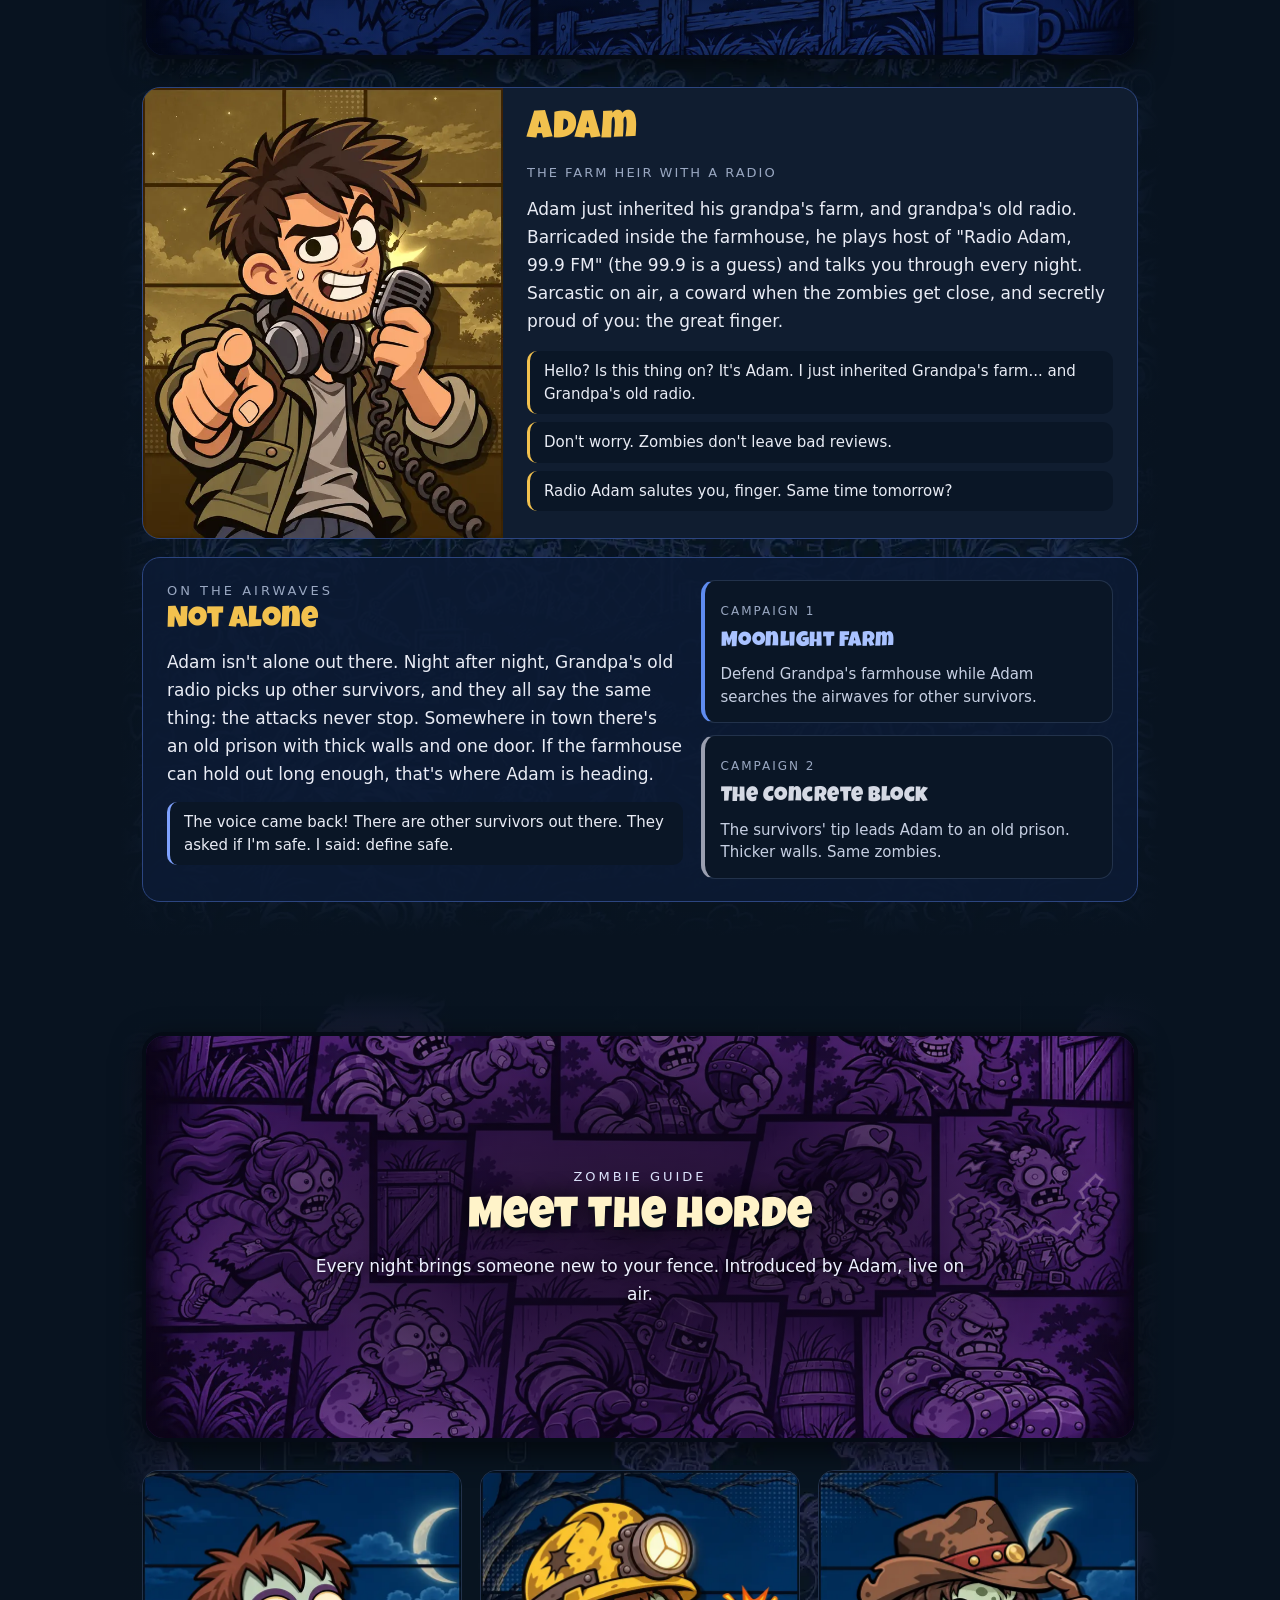
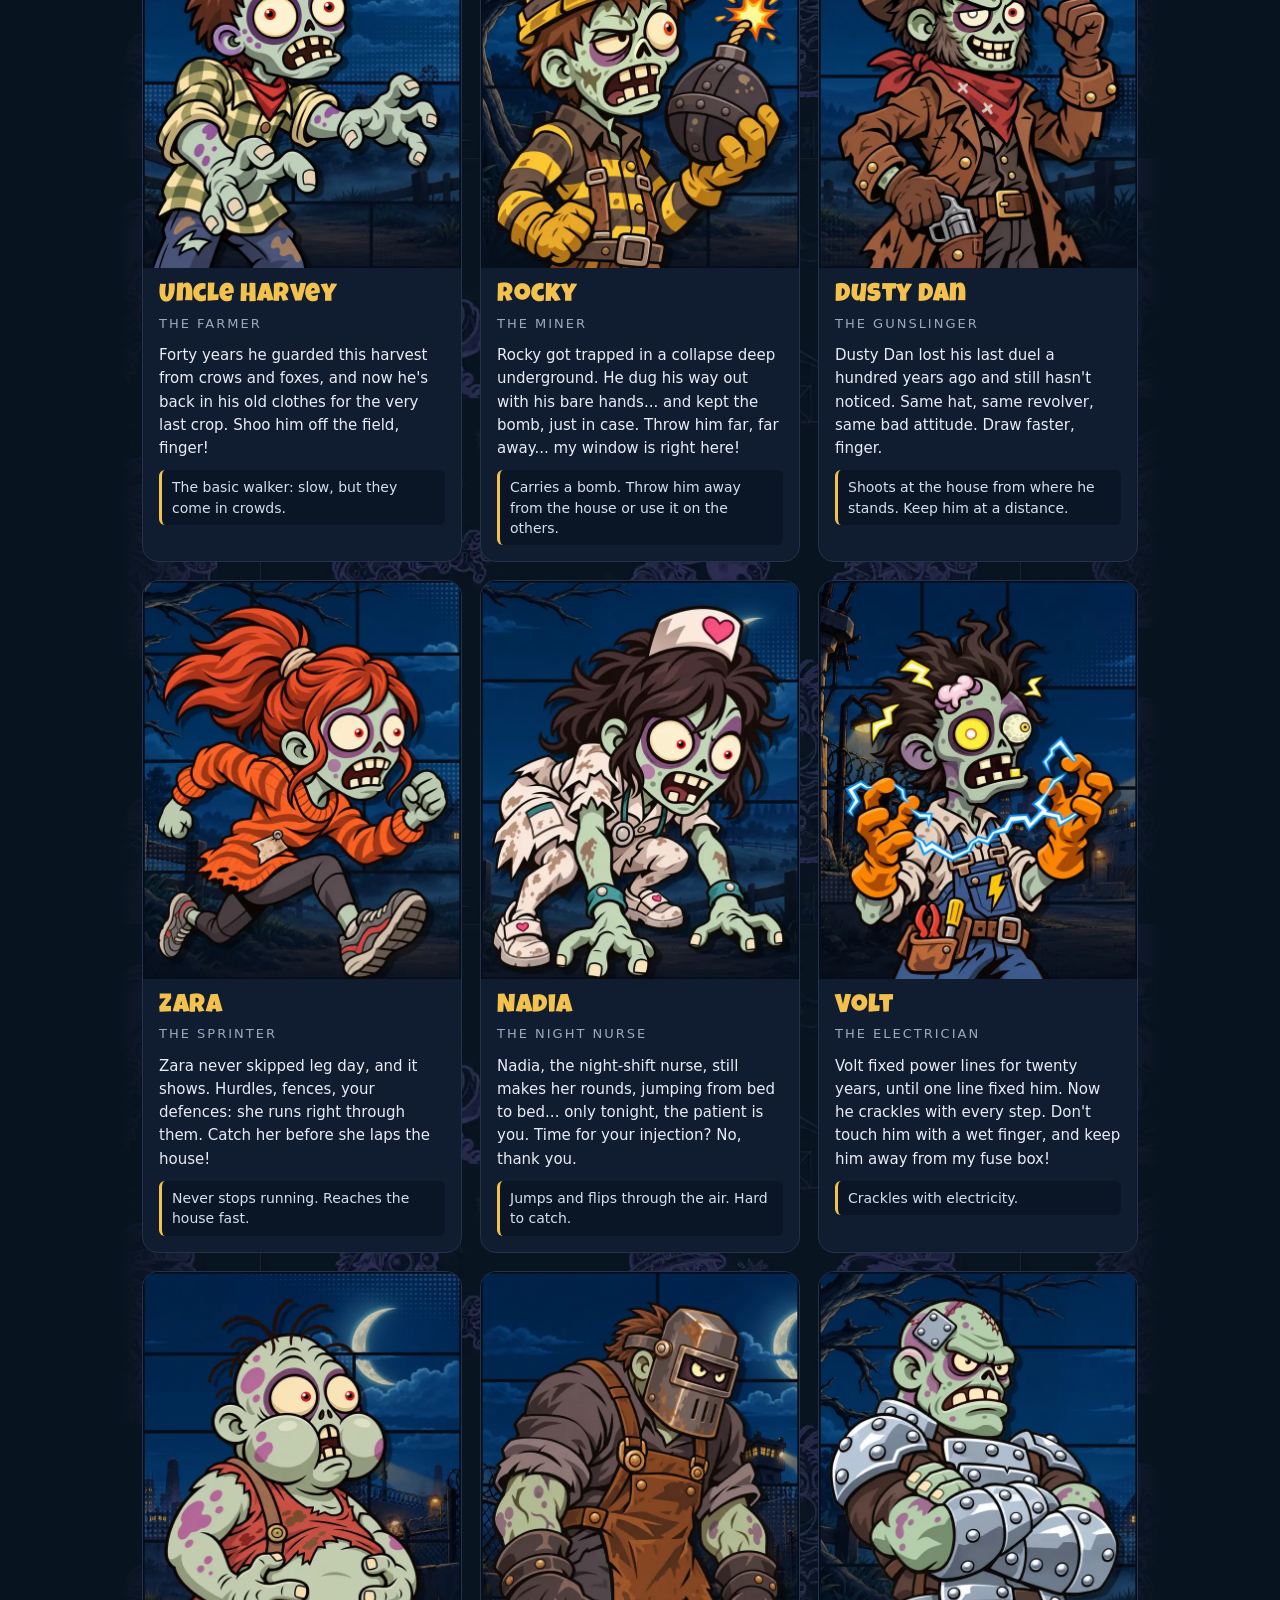
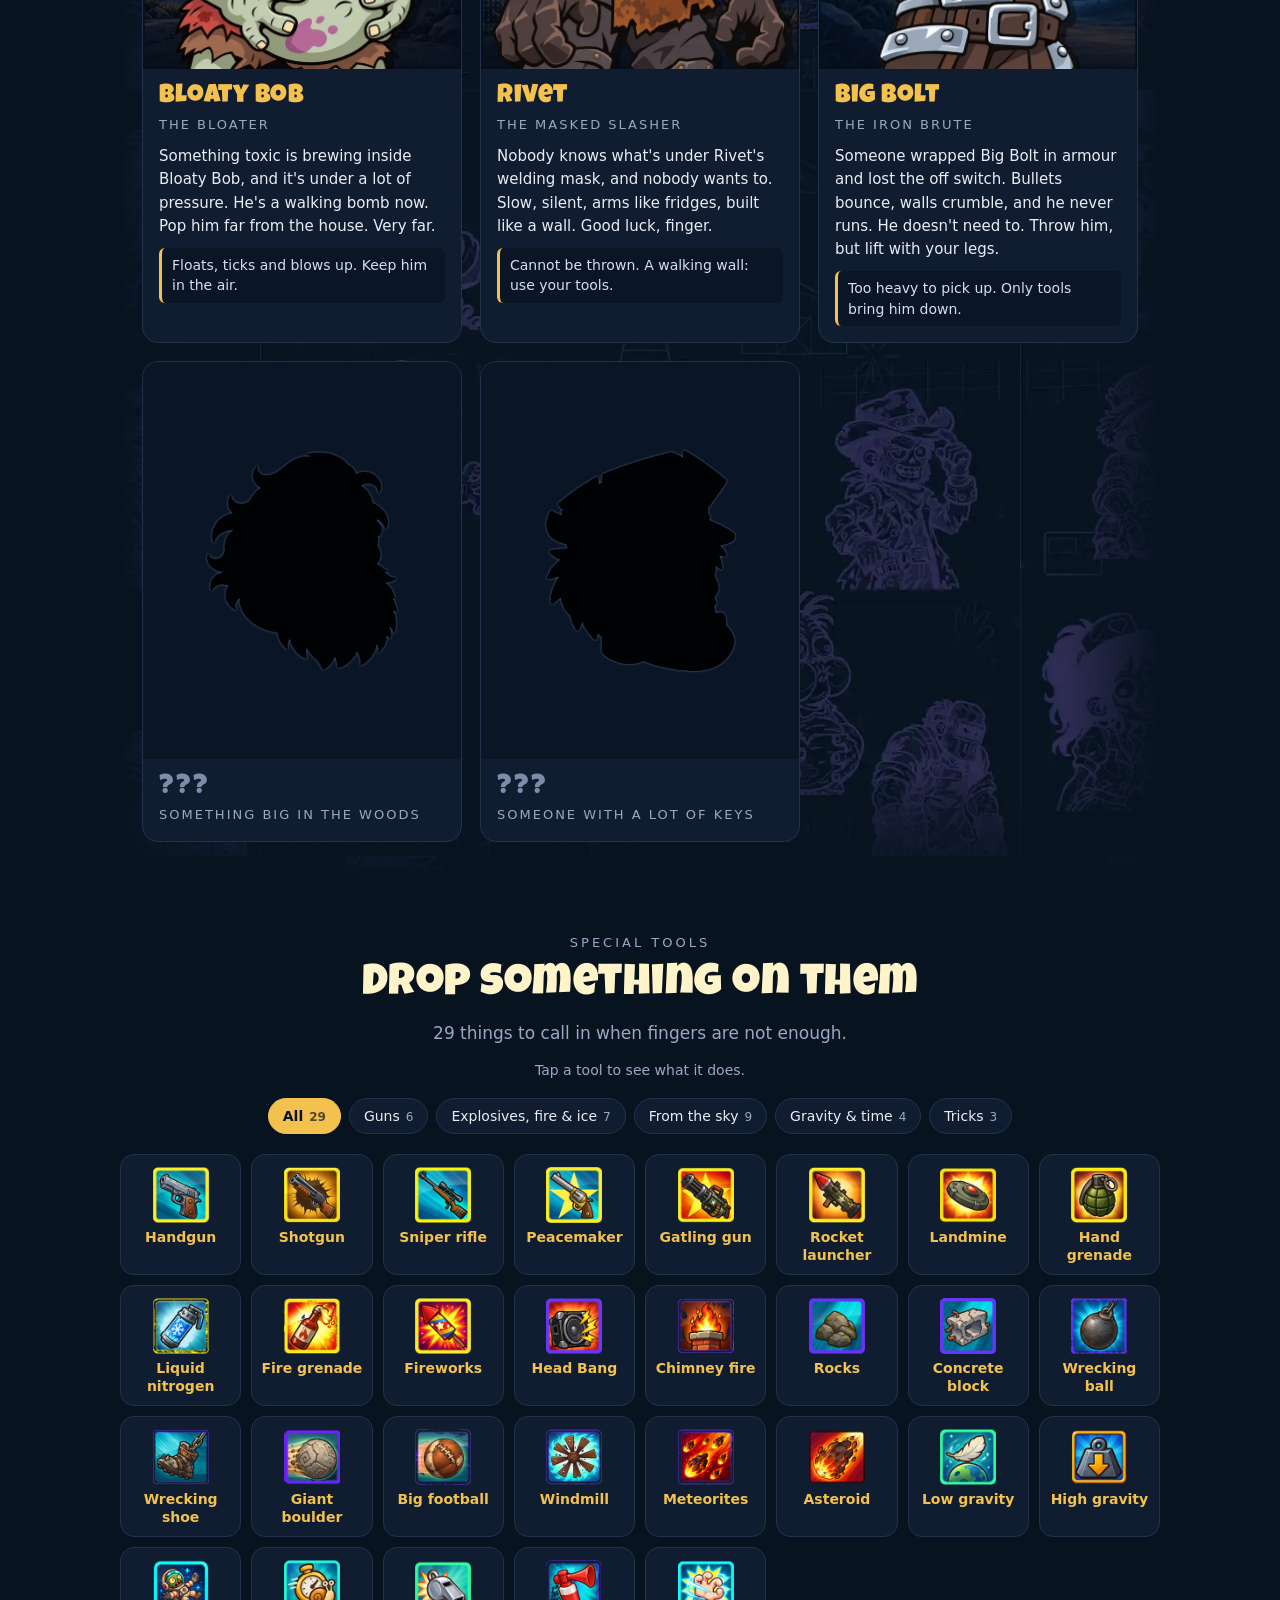
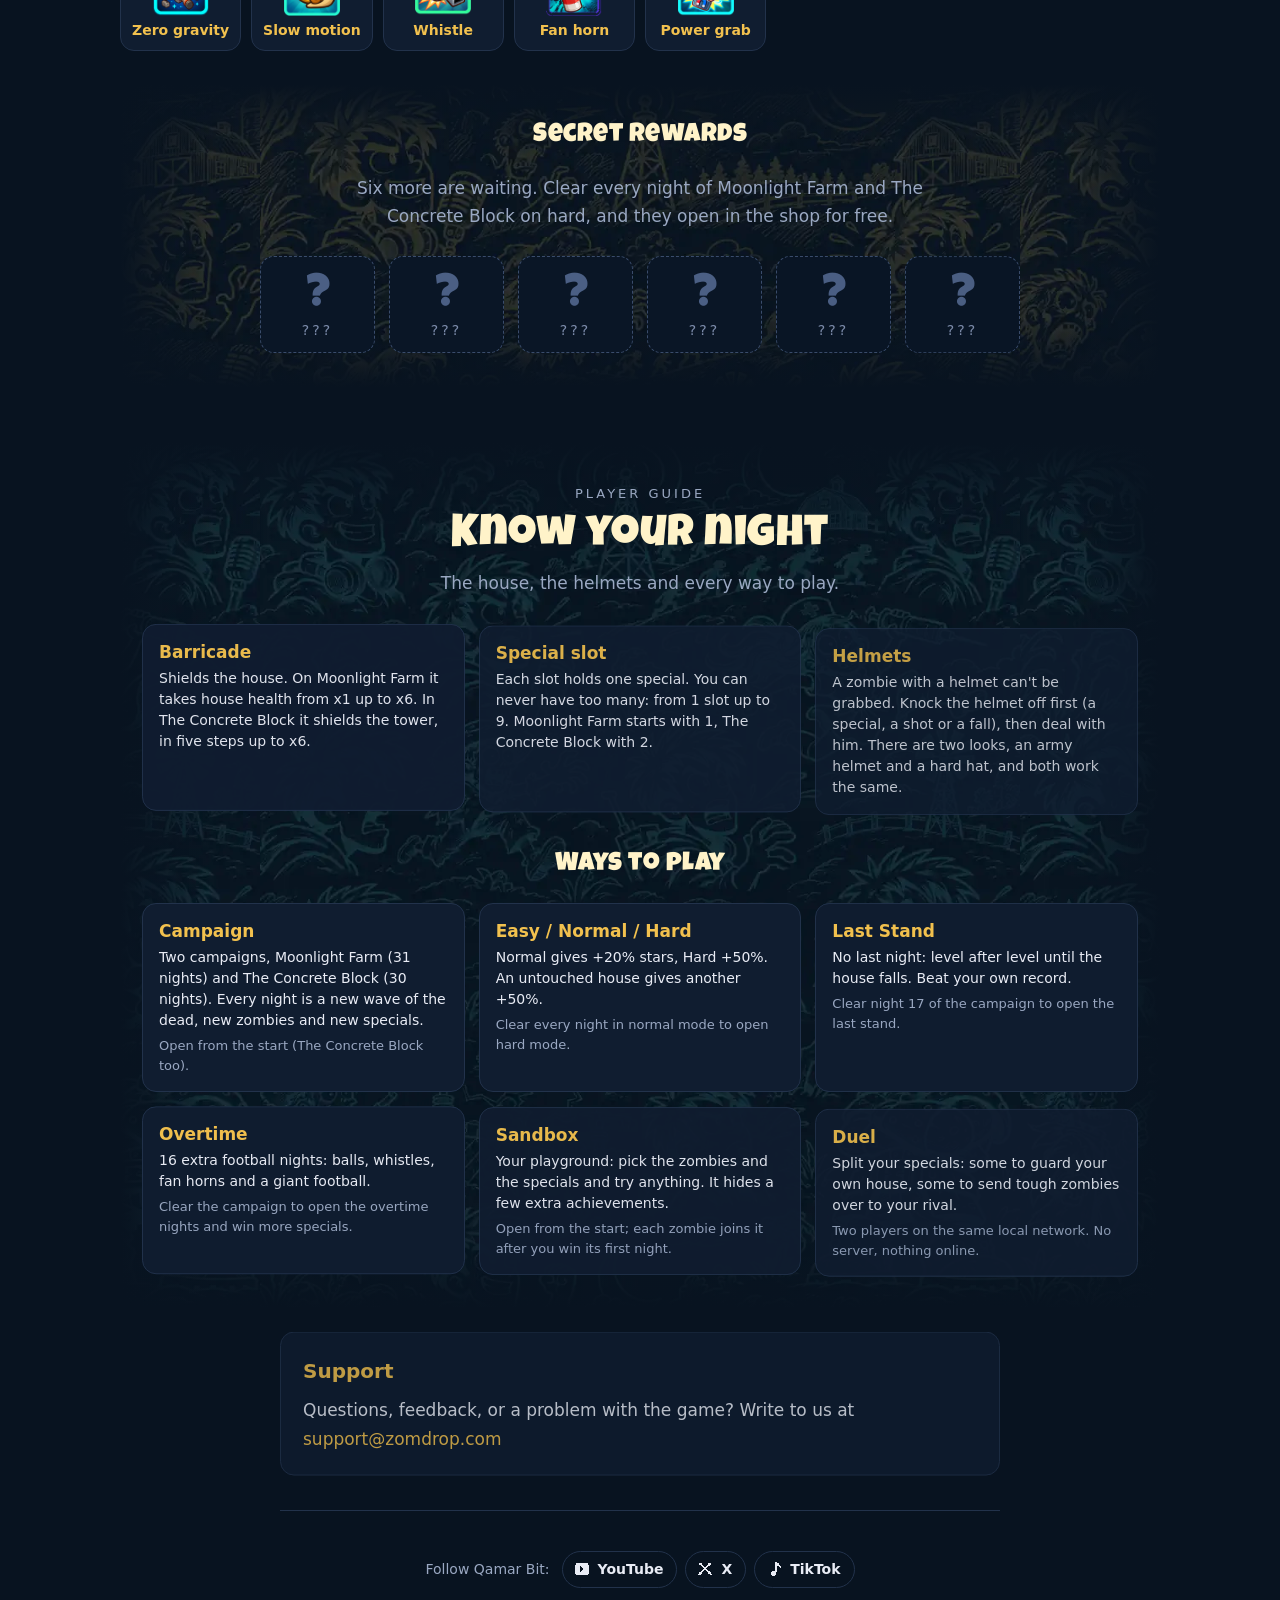
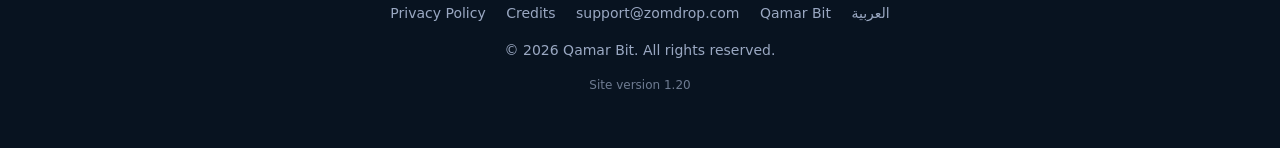
==== commit 9d331309: "1.20" ====
--- a/index.html
+++ b/index.html
@@ -6,7 +6,7 @@
   <title>ZomDrop — Grab them. Fling them. Survive until morning.</title>
   <meta name="description" content="ZomDrop is a mobile game by Qamar Bit. Grab zombies with your finger, fling them, drop them, and protect your house until morning. Coming soon on Google Play and the App Store.">
   <meta name="theme-color" content="#081320">
-  <meta name="version" content="1.18">
+  <meta name="version" content="1.20">
   <link rel="canonical" href="https://zomdrop.com/">
   <link rel="alternate" hreflang="en" href="https://zomdrop.com/">
   <link rel="alternate" hreflang="ar" href="https://zomdrop.com/ar/">
@@ -72,7 +72,7 @@
   <div class="wrap wide">
 
     <!-- ===== 2. Adam ===== -->
-    <section id="story" class="block art art-gold">
+    <section id="story" class="block art art-story">
       <div class="wallhead wall-farm">
         <picture><source media="(max-width: 700px)" srcset="img/wall/farm-tall.webp" width="800" height="1422"><img src="img/wall/farm-wide.webp" alt="" width="1600" height="800" loading="lazy" decoding="async"></picture>
         <div class="wh-txt"><p class="label">Your host</p><h2 class="title">Radio Adam, 99.9 FM</h2><p class="sub">The only show still on air.</p></div>
@@ -80,15 +80,27 @@
       <article class="adam reveal">
         <div class="pic"><img src="img/cards/adam.webp" alt="Adam talking into his radio microphone and pointing at you" width="640" height="800"></div>
         <div class="txt">
-          <h3>Adam</h3><p class="role">The midnight radio host</p>
-          <p>Adam runs a one-man midnight show, Radio Adam, 99.9 FM, barricaded inside the house he defends. Sarcastic and theatrical on air, a coward when the zombies get close, and secretly proud of you: the great finger.</p>
+          <h3>Adam</h3><p class="role">The farm heir with a radio</p>
+          <p>Adam just inherited his grandpa's farm, and grandpa's old radio. Barricaded inside the farmhouse, he plays host of &quot;Radio Adam, 99.9 FM&quot; (the 99.9 is a guess) and talks you through every night. Sarcastic on air, a coward when the zombies get close, and secretly proud of you: the great finger.</p>
           <div class="quotes">
-            <blockquote>Is this thing on? Hello? Oh, a new listener! Welcome to Radio Adam.</blockquote>
+            <blockquote>Hello? Is this thing on? It's Adam. I just inherited Grandpa's farm... and Grandpa's old radio.</blockquote>
             <blockquote>Don't worry. Zombies don't leave bad reviews.</blockquote>
             <blockquote>Radio Adam salutes you, finger. Same time tomorrow?</blockquote>
           </div>
         </div>
       </article>
+      <div class="survivors reveal">
+        <div class="sv-txt">
+          <p class="label">On the airwaves</p>
+          <h3>Not alone</h3>
+          <p>Adam isn't alone out there. Night after night, Grandpa's old radio picks up other survivors, and they all say the same thing: the attacks never stop. Somewhere in town there's an old prison with thick walls and one door. If the farmhouse can hold out long enough, that's where Adam is heading.</p>
+          <blockquote>The voice came back! There are other survivors out there. They asked if I'm safe. I said: define safe.</blockquote>
+        </div>
+        <div class="camps">
+          <div class="camp camp-farm"><span class="cn">Campaign 1</span><h4>Moonlight Farm</h4><p>Defend Grandpa's farmhouse while Adam searches the airwaves for other survivors.</p></div>
+          <div class="camp camp-block"><span class="cn">Campaign 2</span><h4>The Concrete Block</h4><p>The survivors' tip leads Adam to an old prison. Thicker walls. Same zombies.</p></div>
+        </div>
+      </div>
     </section>
 
     <!-- ===== 2. Zombies ===== -->
@@ -202,7 +214,7 @@
         <details class="t" data-g="tricks"><summary><img src="img/tools/horn.png" alt="" width="128" height="128" loading="lazy"><b>Fan horn</b></summary><div class="td"><p>Blasts zombies away from the house.</p></div></details>
         <details class="t" data-g="tricks"><summary><img src="img/tools/powergrab.png" alt="" width="128" height="128" loading="lazy"><b>Power grab</b></summary><div class="td"><p>Grabs heavy zombies, and several at once with one touch.</p></div></details>
       </div>
-      <div class="art art-purple lockedzone">
+      <div class="art art-rewards lockedzone">
       <h3 class="subtitle">Secret rewards</h3>
       <p class="sub lockednote">Six more are waiting. Clear every night of Moonlight Farm and The Concrete Block on hard, and they open in the shop for free.</p>
       <div class="grid lockedgrid">
@@ -251,7 +263,7 @@
       </p>
       <p><a href="privacy.html">Privacy Policy</a> <a href="credits.html">Credits</a> <a href="mailto:support@zomdrop.com" dir="ltr">support@zomdrop.com</a> <a href="https://qamarbit.com">Qamar Bit</a> <a href="ar/" lang="ar" hreflang="ar">العربية</a></p>
       <p>&copy; 2026 Qamar Bit. All rights reserved.</p>
-      <p class="ver">Site version 1.18</p>
+      <p class="ver">Site version 1.20</p>
     </footer>
   </div>
 
--- a/style.css
+++ b/style.css
@@ -190,7 +190,7 @@
 /* Adam: wide card, picture beside the text */
 .adam {
   display: grid; grid-template-columns: minmax(0, 360px) 1fr; text-align: start;
-  background: var(--card); border: 1px solid #6b5420; border-radius: 18px; overflow: hidden;
+  background: var(--card); border: 1px solid #2c4580; border-radius: 18px; overflow: hidden;
 }
 .adam .pic { background: #8a611a; }
 .adam .pic img { height: 100%; }
@@ -205,6 +205,29 @@
 }
 .quotes p { margin: 0; }
 .quotes p[lang="ar"] { color: #c6cfe2; }
+
+/* 2026-11-22: survivors on the radio + the two campaigns, under Adam's card (same blue frame as the farm wall) */
+.survivors {
+  display: grid; grid-template-columns: 1.25fr 1fr; gap: 18px; margin-top: 18px; text-align: start;
+  padding: 22px 24px; background: #0c1a33e6; border: 1px solid #2c4580; border-radius: 18px;
+}
+.survivors .label { margin: 0; }
+.survivors h3 { margin: 4px 0 0; font-family: "Luckiest Guy", "Lalezar", system-ui, sans-serif; font-weight: 400; font-size: 30px; line-height: 1.1; color: var(--gold); }
+.survivors .sv-txt > p:not(.label) { margin: 10px 0 0; }
+.survivors blockquote {
+  margin: 14px 0 0; padding: 9px 14px; background: #0a1626; border-radius: 10px;
+  border-inline-start: 3px solid #7fa2ff; font-size: 15px; line-height: 1.5;
+}
+.camps { display: grid; gap: 12px; align-content: center; }
+.camp { padding: 14px 16px; border-radius: 14px; background: #0a1626; border: 1px solid var(--line); }
+.camp .cn { font-size: 12px; letter-spacing: 2px; text-transform: uppercase; color: var(--muted); }
+.camp h4 { margin: 2px 0 4px; font-family: "Luckiest Guy", "Lalezar", system-ui, sans-serif; font-weight: 400; font-size: 21px; letter-spacing: .5px; }
+.camp p { margin: 0; font-size: 15px; line-height: 1.5; color: #c6cfe2; }
+.camp-farm { border-inline-start: 4px solid #5f8cf0; }
+.camp-farm h4 { color: #a9c2ff; }
+.camp-block { border-inline-start: 4px solid #9a9fb0; }
+.camp-block h4 { color: #d5d9e4; }
+@media (max-width: 760px) { .survivors { grid-template-columns: 1fr; padding: 18px 16px; } .survivors h3 { font-size: 26px; } }
 
 /* tools (1.12): filter buttons + small tiles; a tapped tile opens across the whole row */
 .tools-hint { margin: -14px 0 16px; color: var(--muted); font-size: 14px; }
@@ -393,9 +416,8 @@
   background-position: center top, center top;
   background-size: 100% 100%, 100% 100%, 760px auto;
 }
-.art-gold   { background-image: linear-gradient(to right, var(--bg) 0, #08132000 9%, #08132000 91%, var(--bg) 100%), linear-gradient(to bottom, var(--bg) 0, #08132000 110px, #08132000 calc(100% - 110px), var(--bg) 100%), url("img/art/gold.webp"); }
-.art-blue   { background-image: linear-gradient(to right, var(--bg) 0, #08132000 9%, #08132000 91%, var(--bg) 100%), linear-gradient(to bottom, var(--bg) 0, #08132000 110px, #08132000 calc(100% - 110px), var(--bg) 100%), url("img/art/blue.webp"); }
-.art-purple { background-image: linear-gradient(to right, var(--bg) 0, #08132000 9%, #08132000 91%, var(--bg) 100%), linear-gradient(to bottom, var(--bg) 0, #08132000 70px, #08132000 calc(100% - 70px), var(--bg) 100%), url("img/art/purple.webp"); }
+.art-story  { background-image: linear-gradient(to right, var(--bg) 0, #08132000 9%, #08132000 91%, var(--bg) 100%), linear-gradient(to bottom, var(--bg) 0, #08132000 110px, #08132000 calc(100% - 110px), var(--bg) 100%), url("img/art/story.webp"); }
+.art-rewards { background-image: linear-gradient(to right, var(--bg) 0, #08132000 9%, #08132000 91%, var(--bg) 100%), linear-gradient(to bottom, var(--bg) 0, #08132000 70px, #08132000 calc(100% - 70px), var(--bg) 100%), url("img/art/rewards.webp"); }
 .art-horde  { background-image: linear-gradient(to right, var(--bg) 0, #08132000 9%, #08132000 91%, var(--bg) 100%), linear-gradient(to bottom, var(--bg) 0, #08132000 110px, #08132000 calc(100% - 110px), var(--bg) 100%), url("img/art/horde.webp"); }
 .art-teal   { background-image: linear-gradient(to right, var(--bg) 0, #08132000 9%, #08132000 91%, var(--bg) 100%), linear-gradient(to bottom, var(--bg) 0, #08132000 110px, #08132000 calc(100% - 110px), var(--bg) 100%), url("img/art/teal.webp"); }
 /* 1.18: comic-wall picture band behind a section title. The middle is darkened so the title reads well. */
@@ -406,6 +428,9 @@
   background: #0b1a4a; box-shadow: 0 10px 30px #0009;
 }
 .wall-horde { background: #2a1450; }
+/* 2026-11-22: the walls are a little calmer, so their blue and purple sit with the page navy instead of shouting */
+.wallhead img { filter: saturate(.78) brightness(.92); }
+.wallhead { border-color: #050b16; box-shadow: 0 10px 30px #0009, inset 0 0 0 1px #ffffff10; }
 .wallhead picture { position: absolute; inset: 0; z-index: -2; }
 .wallhead img { position: absolute; top: -9%; left: 0; width: 100%; height: 118%; object-fit: cover; }
 .wallhead::after {
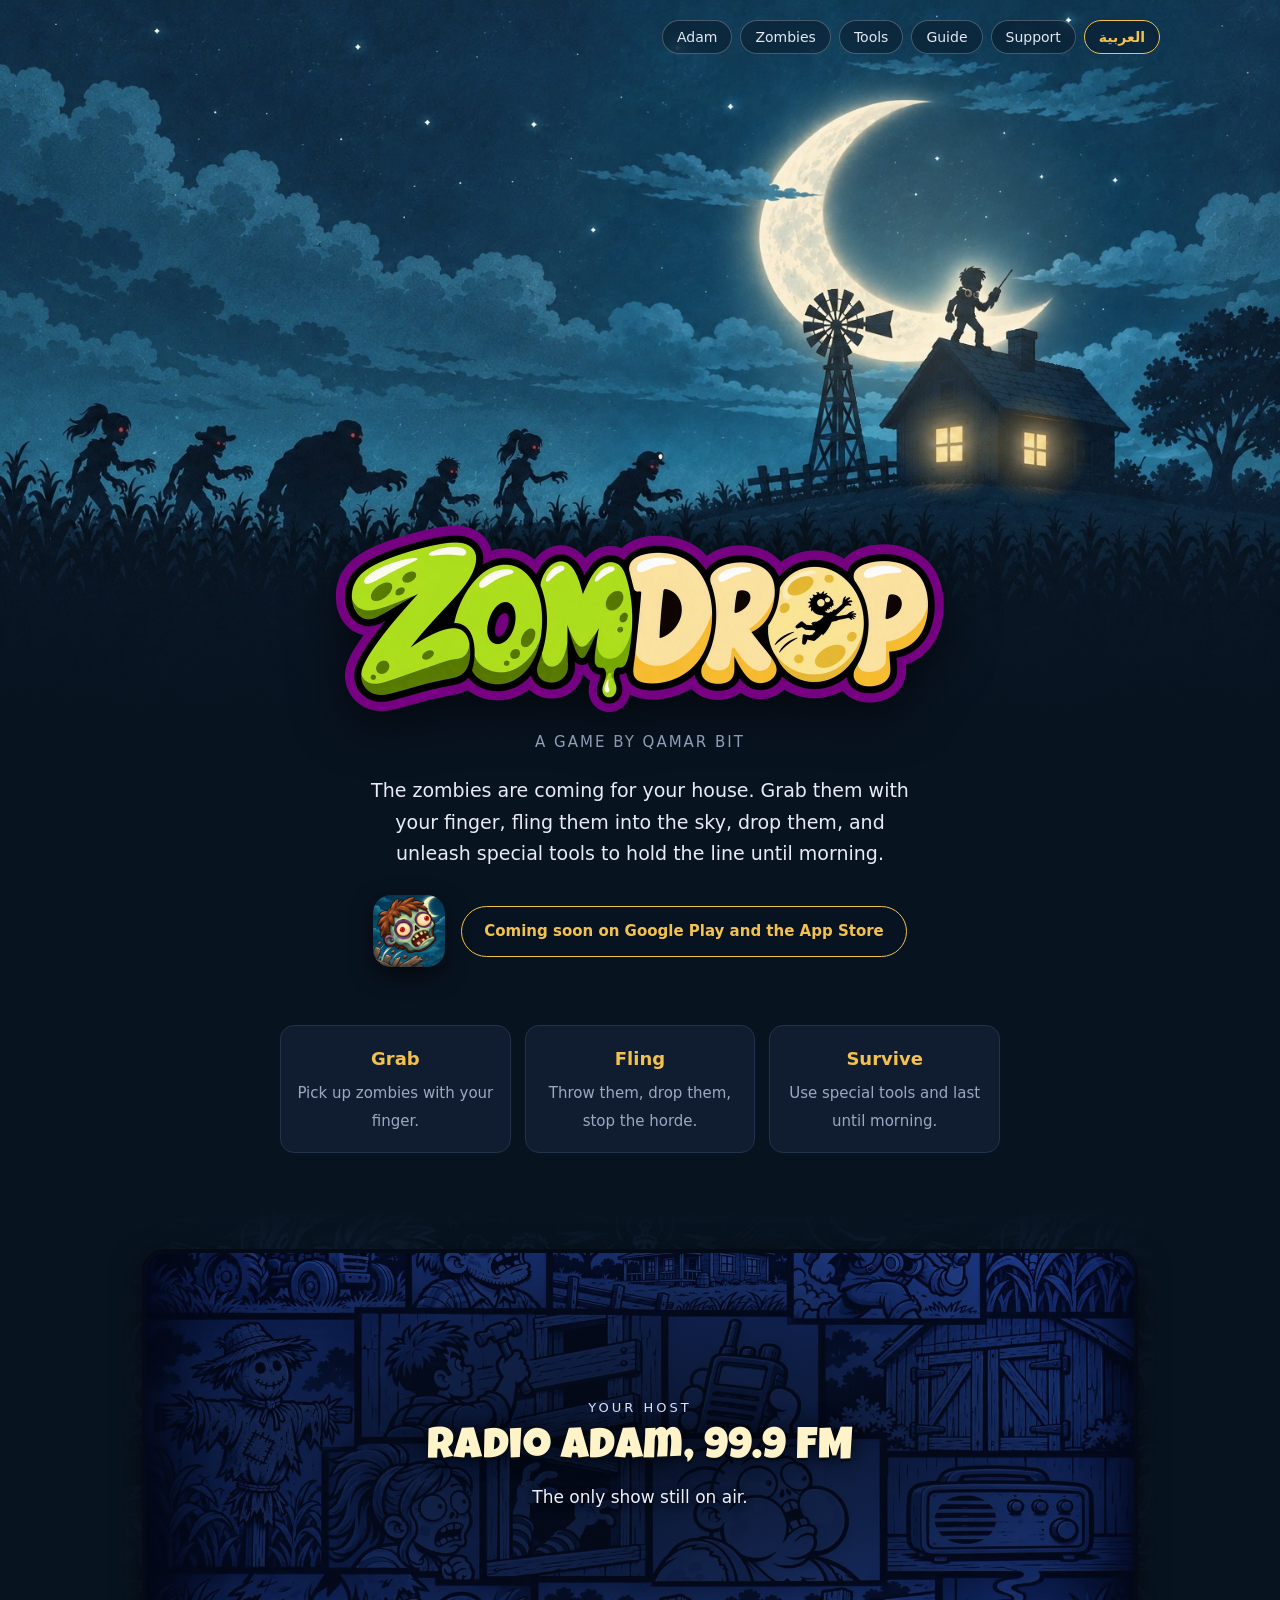
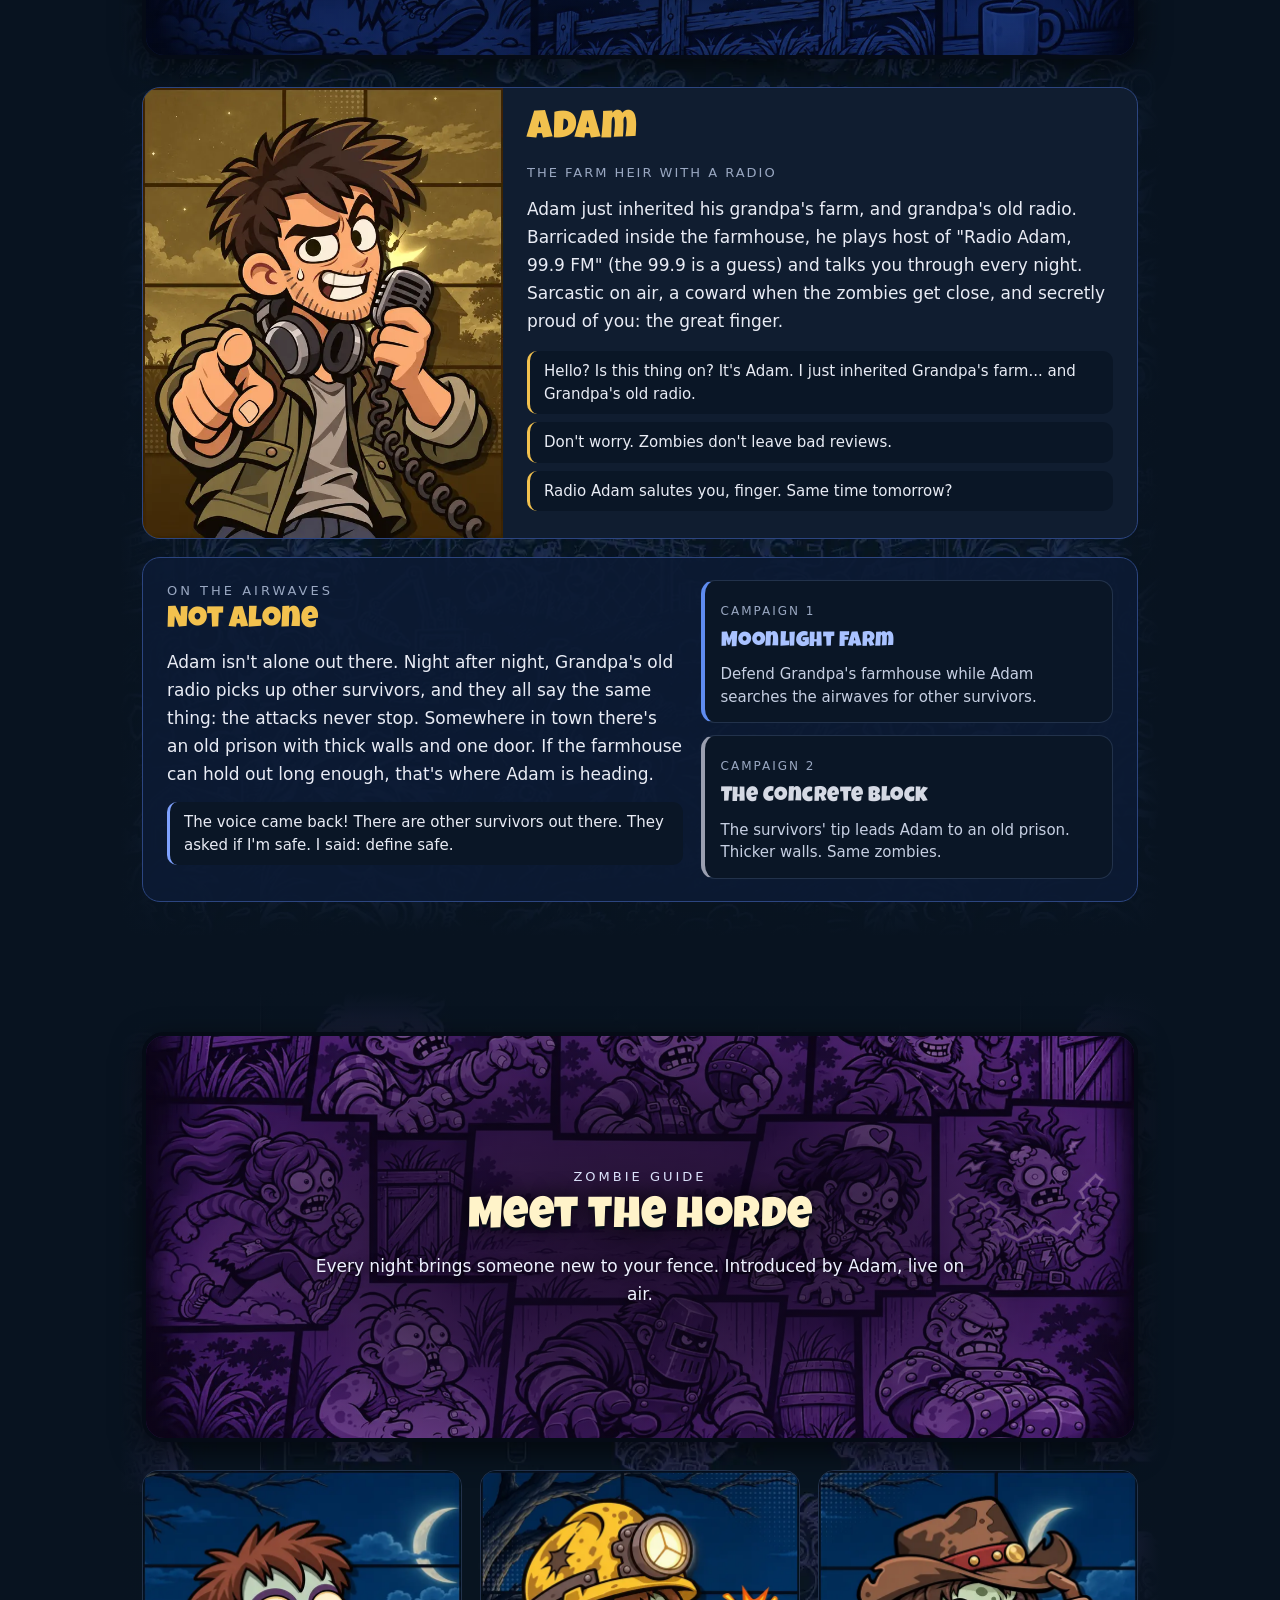
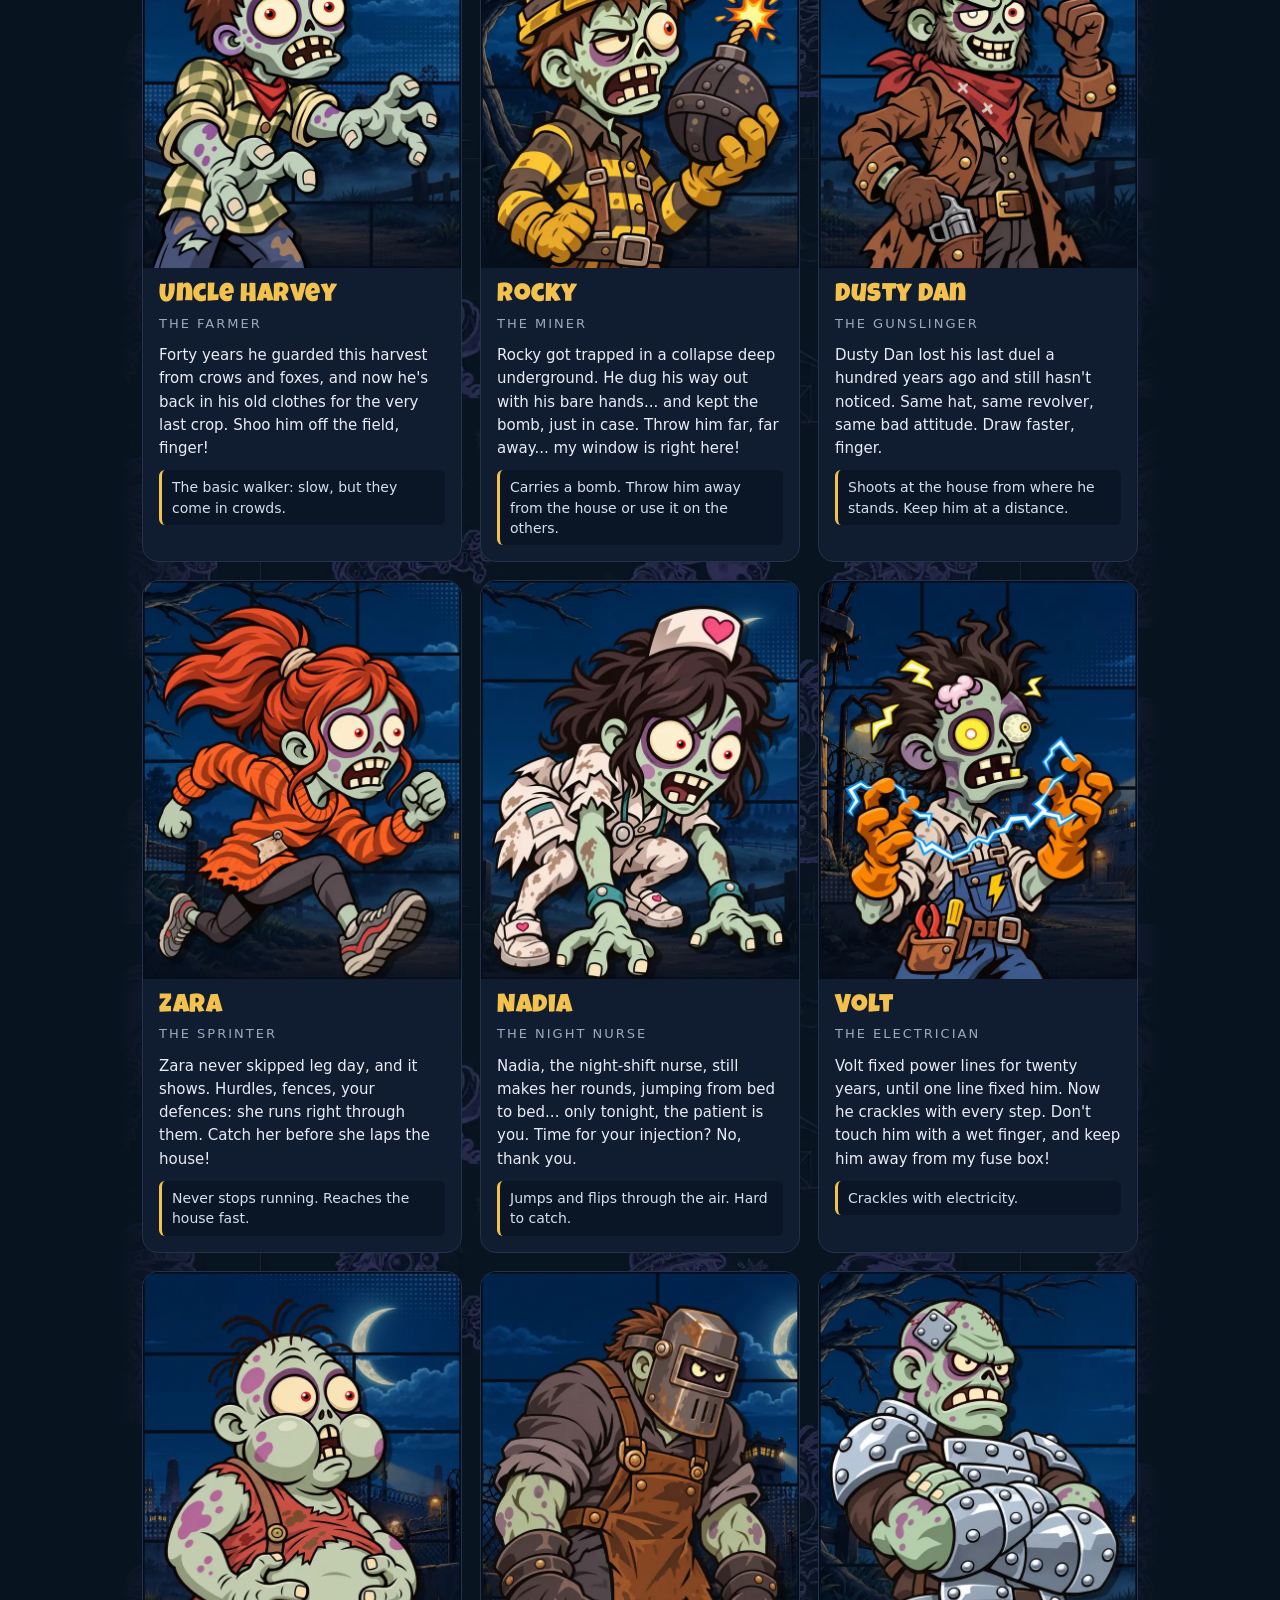
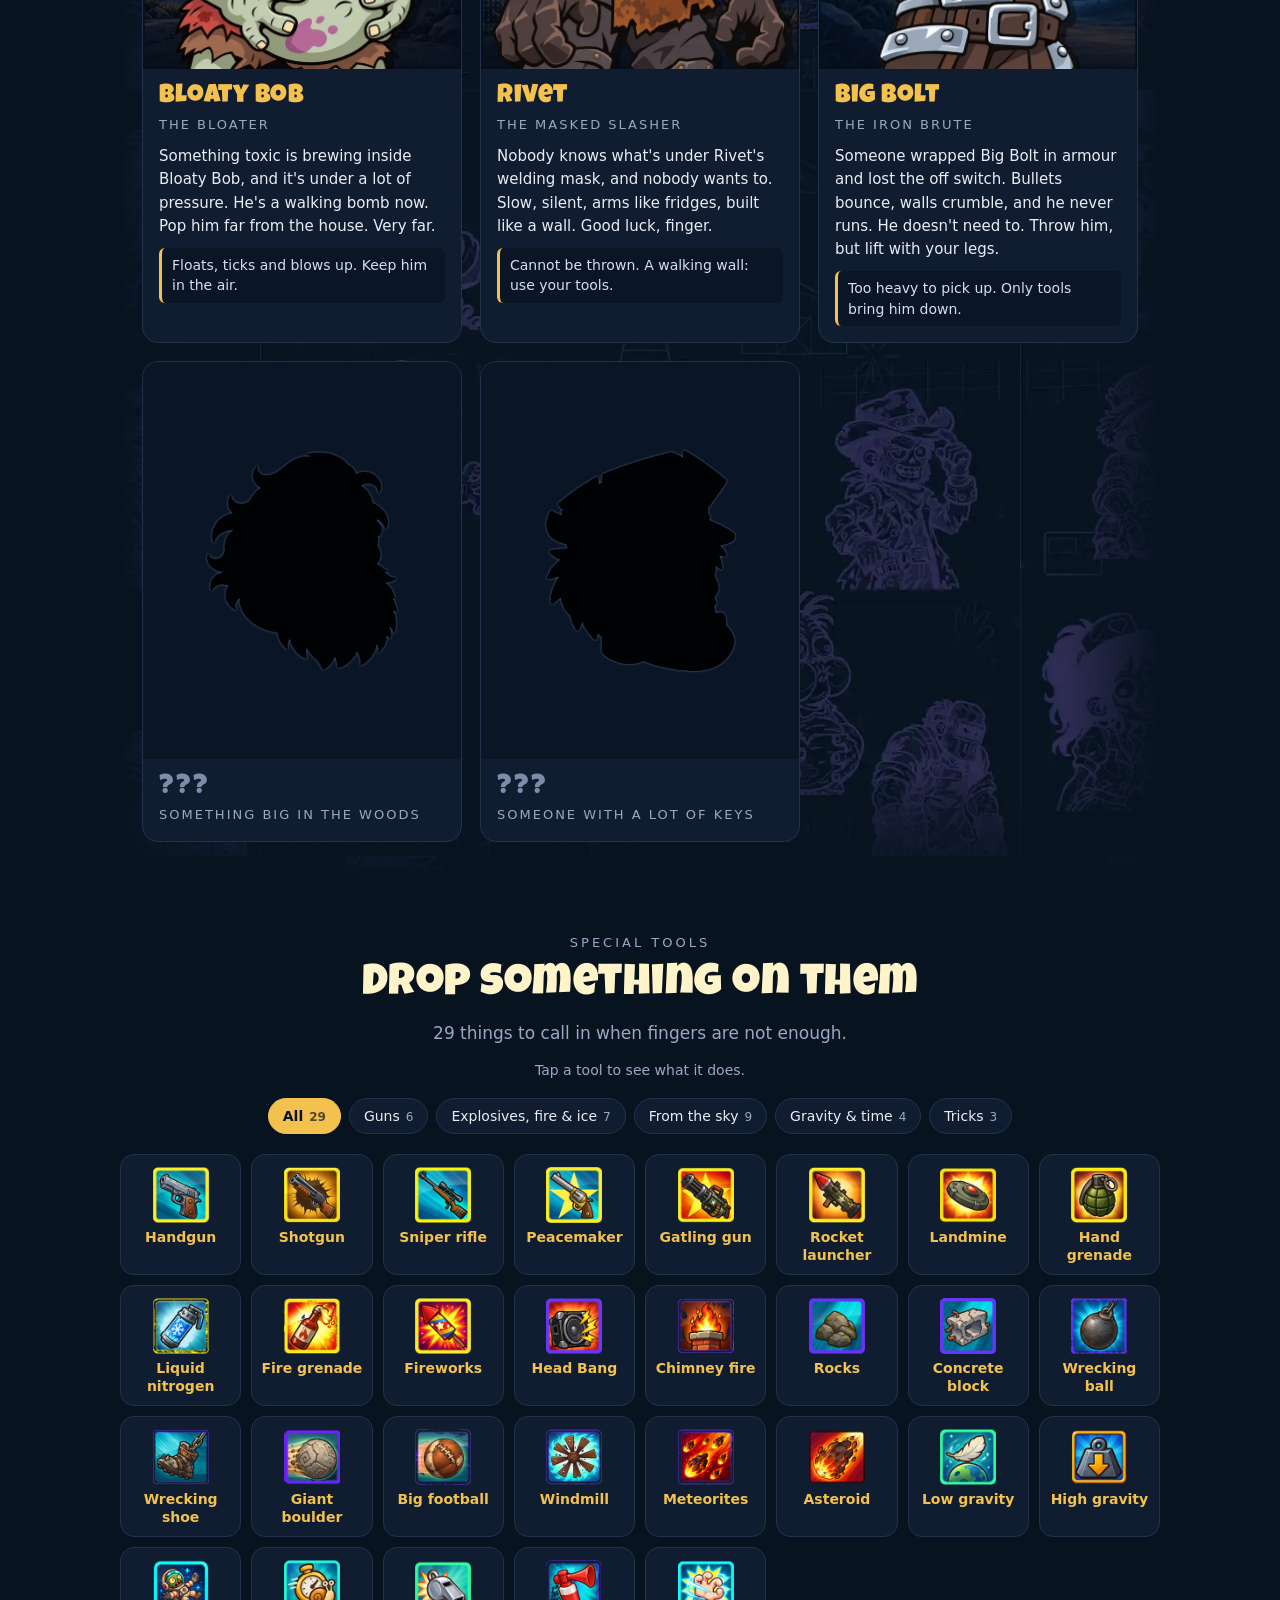
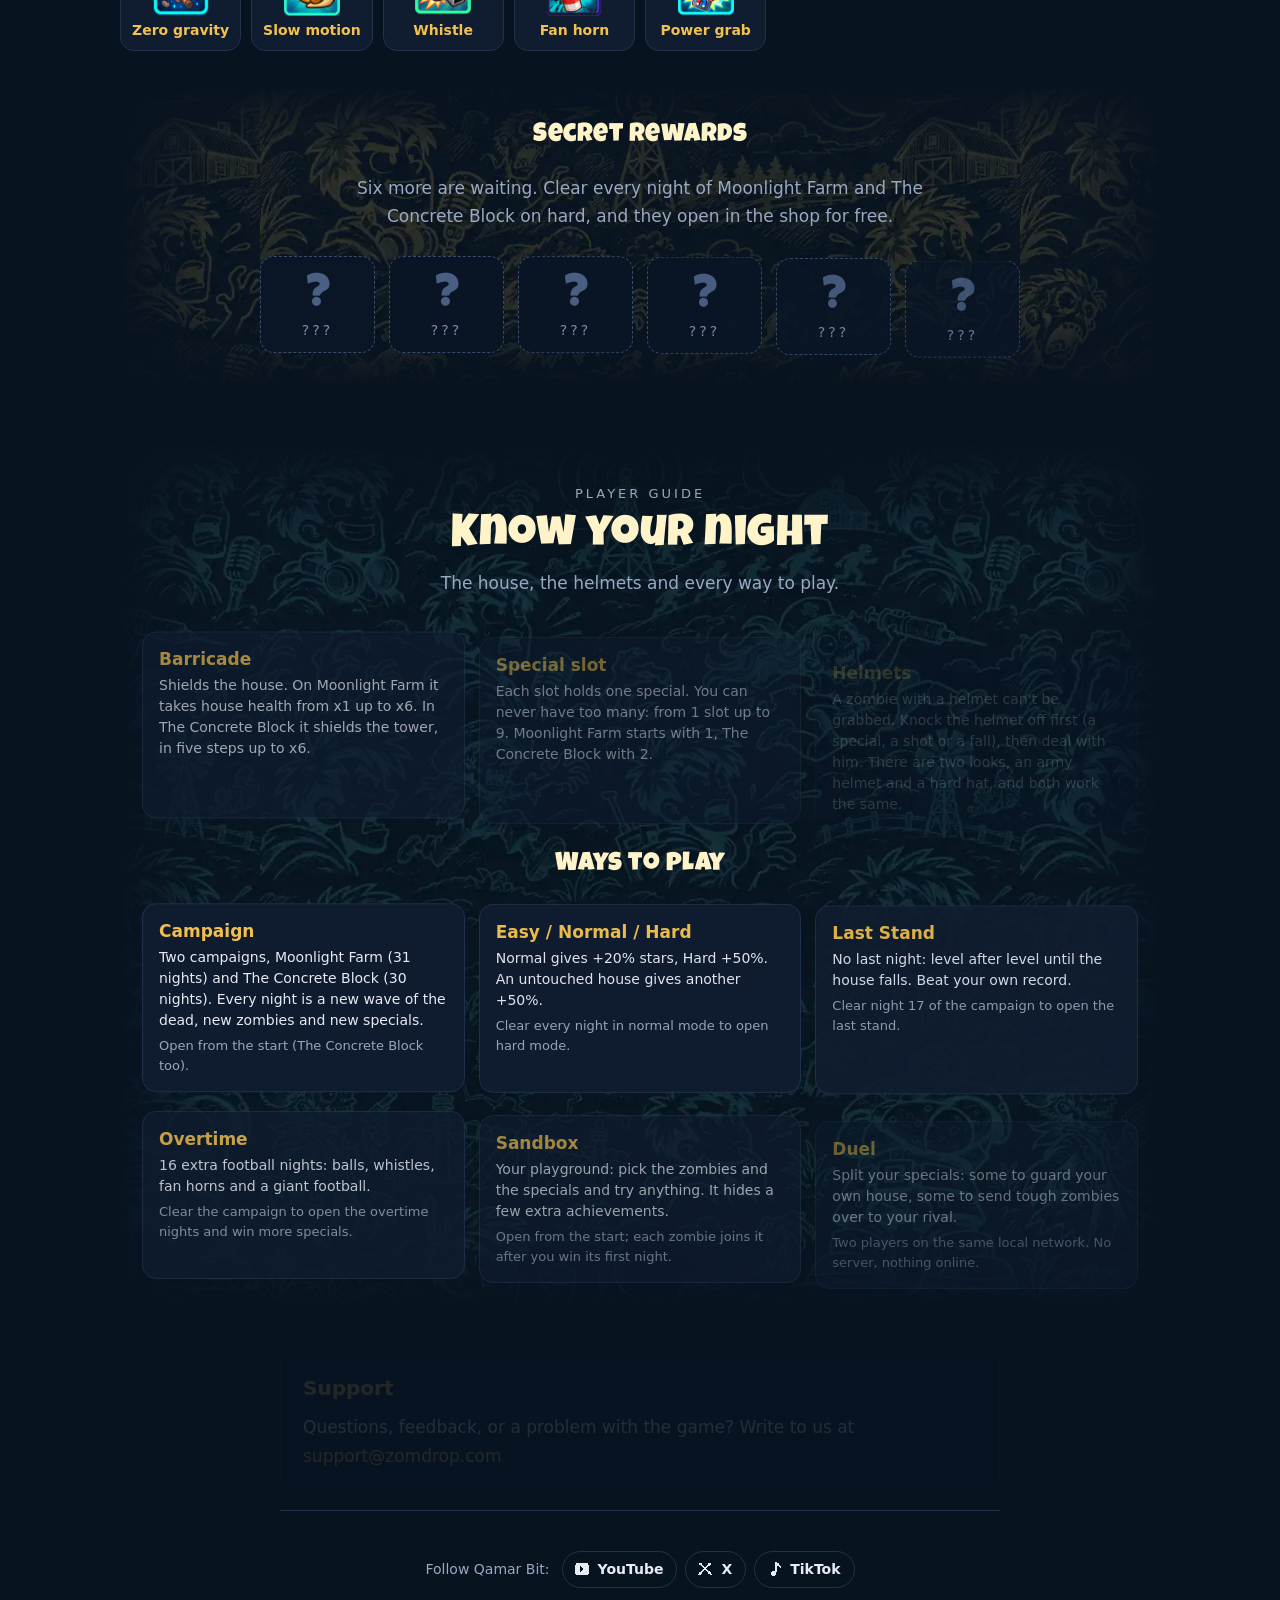
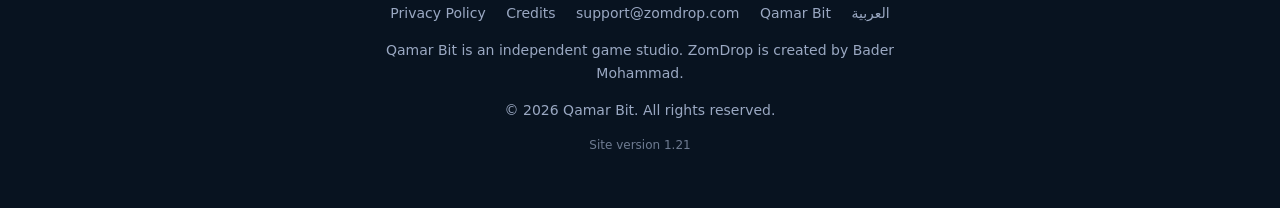
==== commit c5da25c7: "1.21" ====
--- a/index.html
+++ b/index.html
@@ -6,7 +6,7 @@
   <title>ZomDrop — Grab them. Fling them. Survive until morning.</title>
   <meta name="description" content="ZomDrop is a mobile game by Qamar Bit. Grab zombies with your finger, fling them, drop them, and protect your house until morning. Coming soon on Google Play and the App Store.">
   <meta name="theme-color" content="#081320">
-  <meta name="version" content="1.20">
+  <meta name="version" content="1.21">
   <link rel="canonical" href="https://zomdrop.com/">
   <link rel="alternate" hreflang="en" href="https://zomdrop.com/">
   <link rel="alternate" hreflang="ar" href="https://zomdrop.com/ar/">
@@ -262,8 +262,9 @@
         <a href="https://www.tiktok.com/@qamarbit" rel="me noopener" target="_blank" aria-label="Qamar Bit TikTok"><svg viewBox="0 0 16 16" aria-hidden="true"><path d="M9 2h2v9H9zM11 3h1v1h1v1h1v2h-1V6h-1V5h-1zM6 10h3v1h1v2H9v1H6v-1H5v-2h1z"/></svg><b>TikTok</b></a>
       </p>
       <p><a href="privacy.html">Privacy Policy</a> <a href="credits.html">Credits</a> <a href="mailto:support@zomdrop.com" dir="ltr">support@zomdrop.com</a> <a href="https://qamarbit.com">Qamar Bit</a> <a href="ar/" lang="ar" hreflang="ar">العربية</a></p>
+      <p class="studio">Qamar Bit is an independent game studio. ZomDrop is created by Bader Mohammad.</p>
       <p>&copy; 2026 Qamar Bit. All rights reserved.</p>
-      <p class="ver">Site version 1.20</p>
+      <p class="ver">Site version 1.21</p>
     </footer>
   </div>
 
--- a/style.css
+++ b/style.css
@@ -445,4 +445,4 @@
 @media (max-width: 700px) { .wallhead { min-height: 360px; border-radius: 18px; } }
 .lockedzone { margin-top: 34px; padding-top: 6px; }
 .lockedzone .subtitle { margin-top: 24px; }
-@media (max-width: 600px) { .art { padding: 30px 12px 26px; background-size: 100% 100%, 100% 100%, 560px auto; margin-inline: -8px; } }+@media (max-width: 600px) { .art { padding: 30px 12px 26px; background-size: 100% 100%, 100% 100%, 560px auto; margin-inline: -8px; } }footer .studio { max-width: 560px; margin-inline: auto; color: var(--muted); font-size: 14px; }
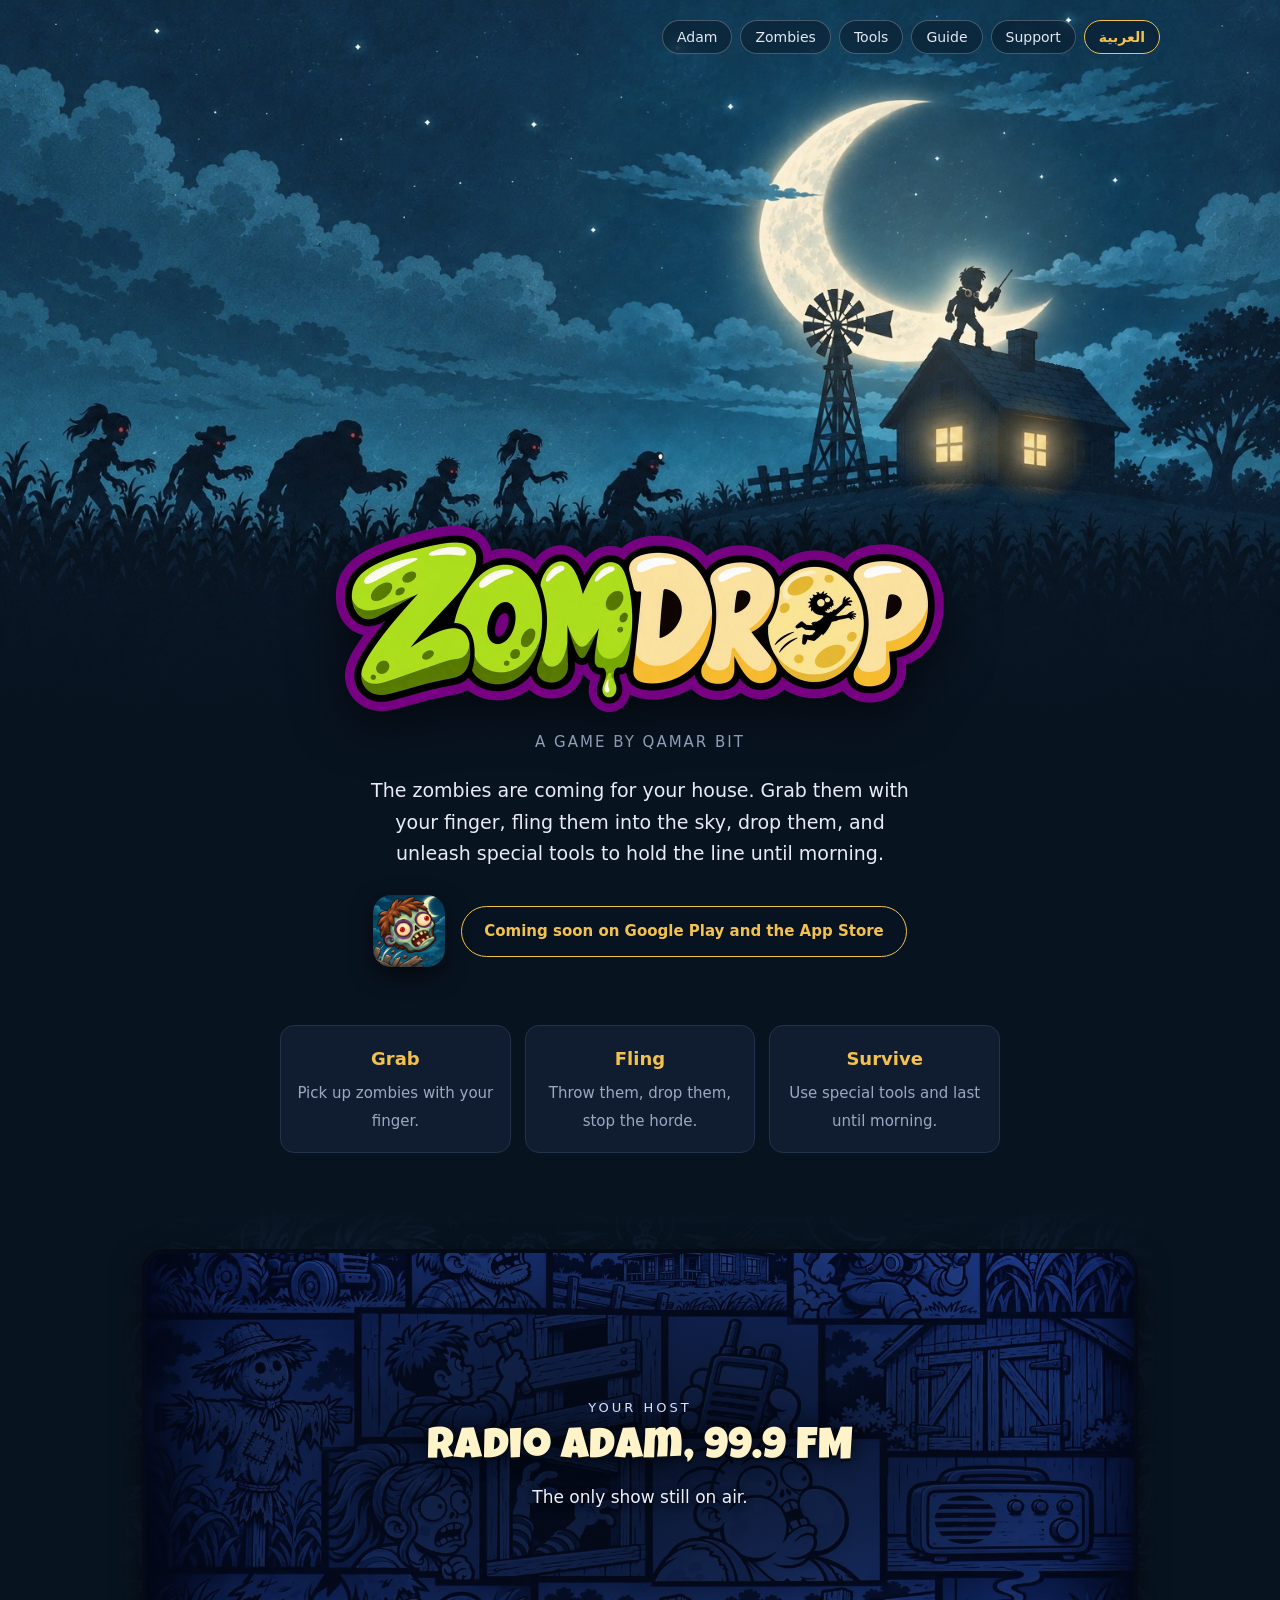
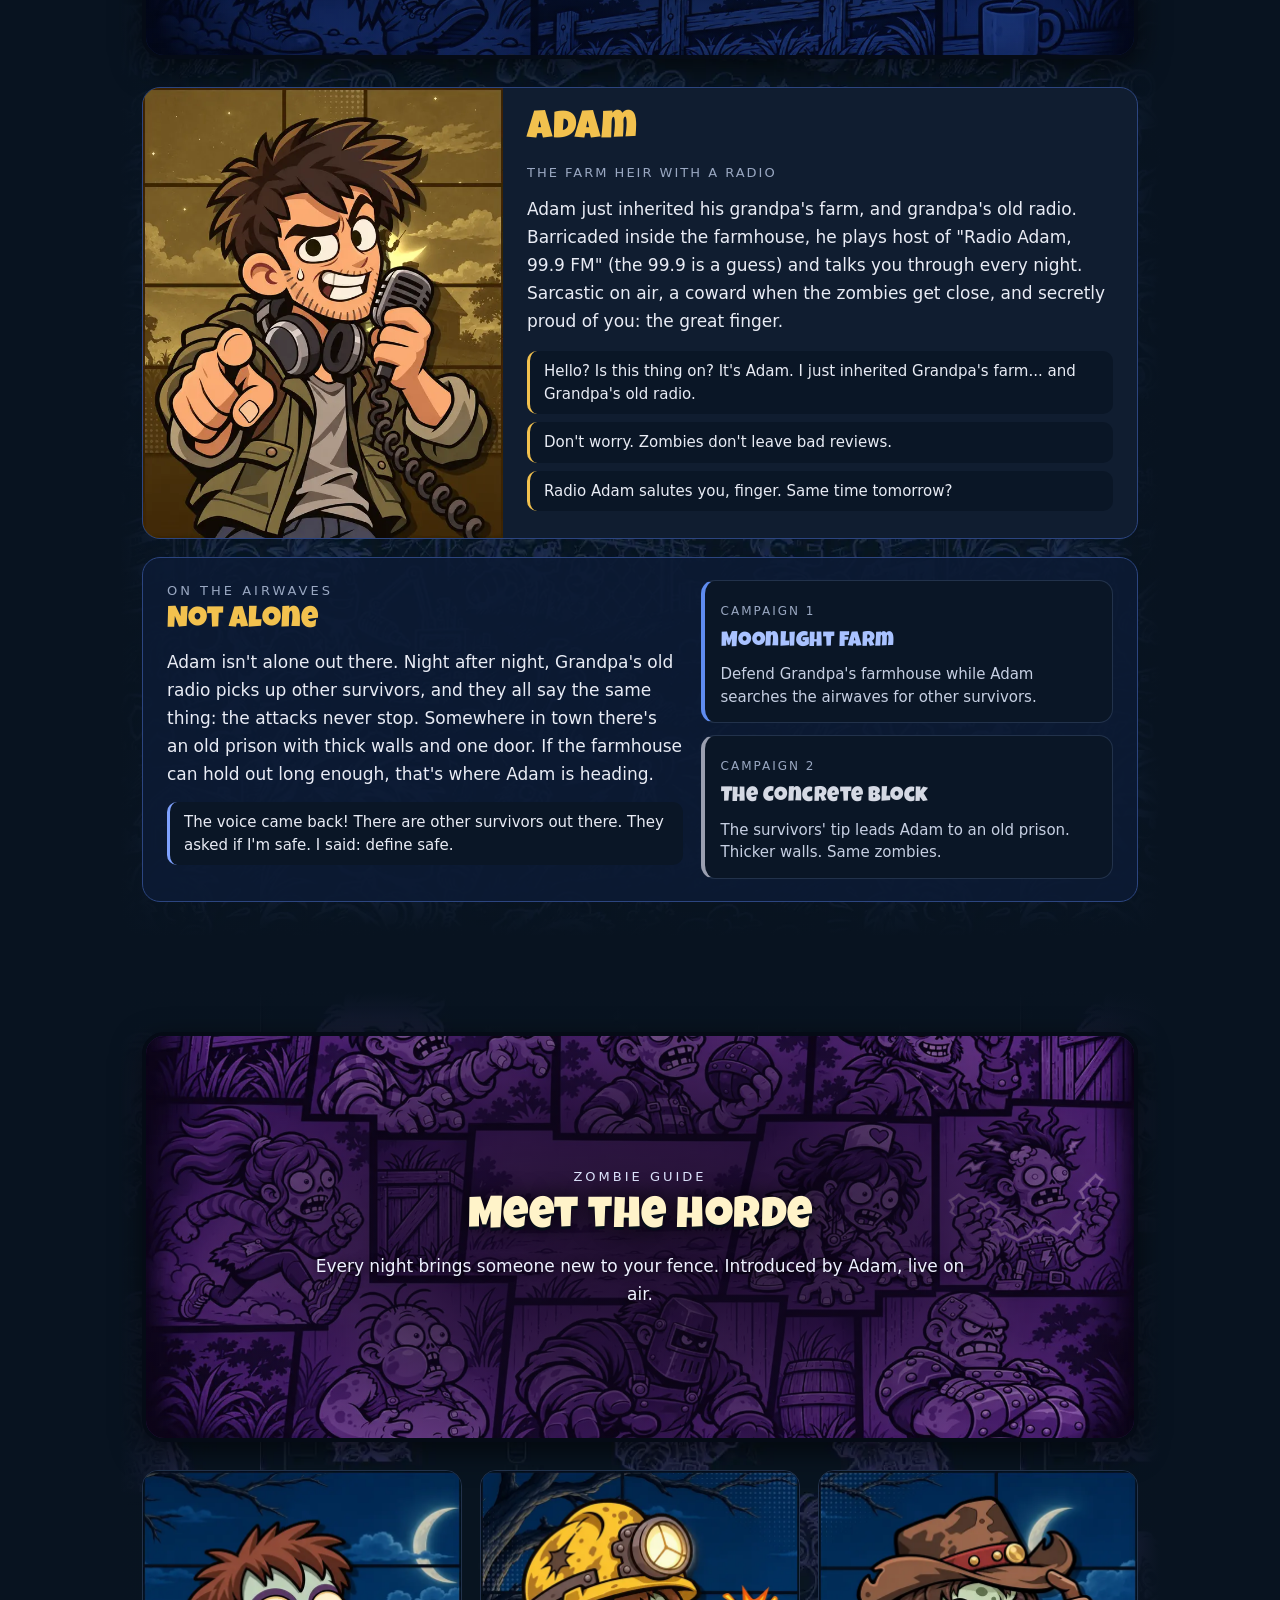
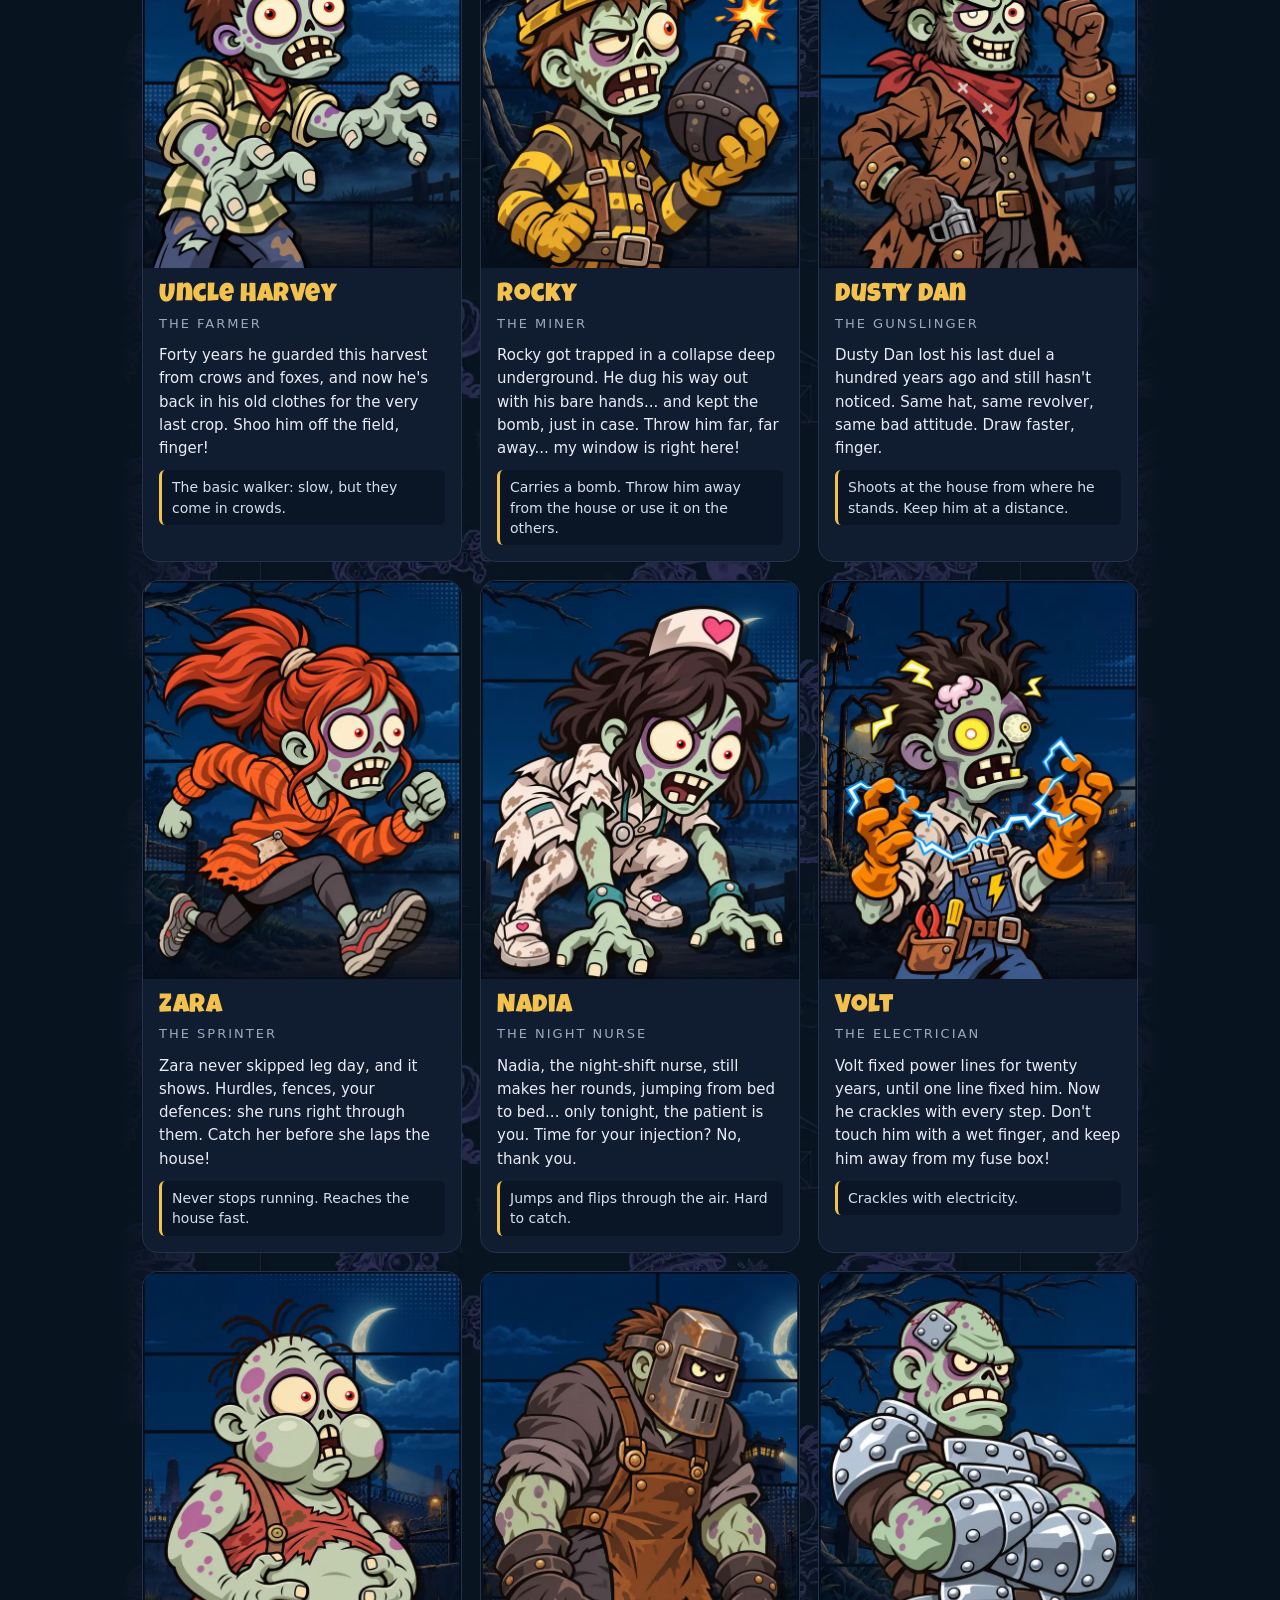
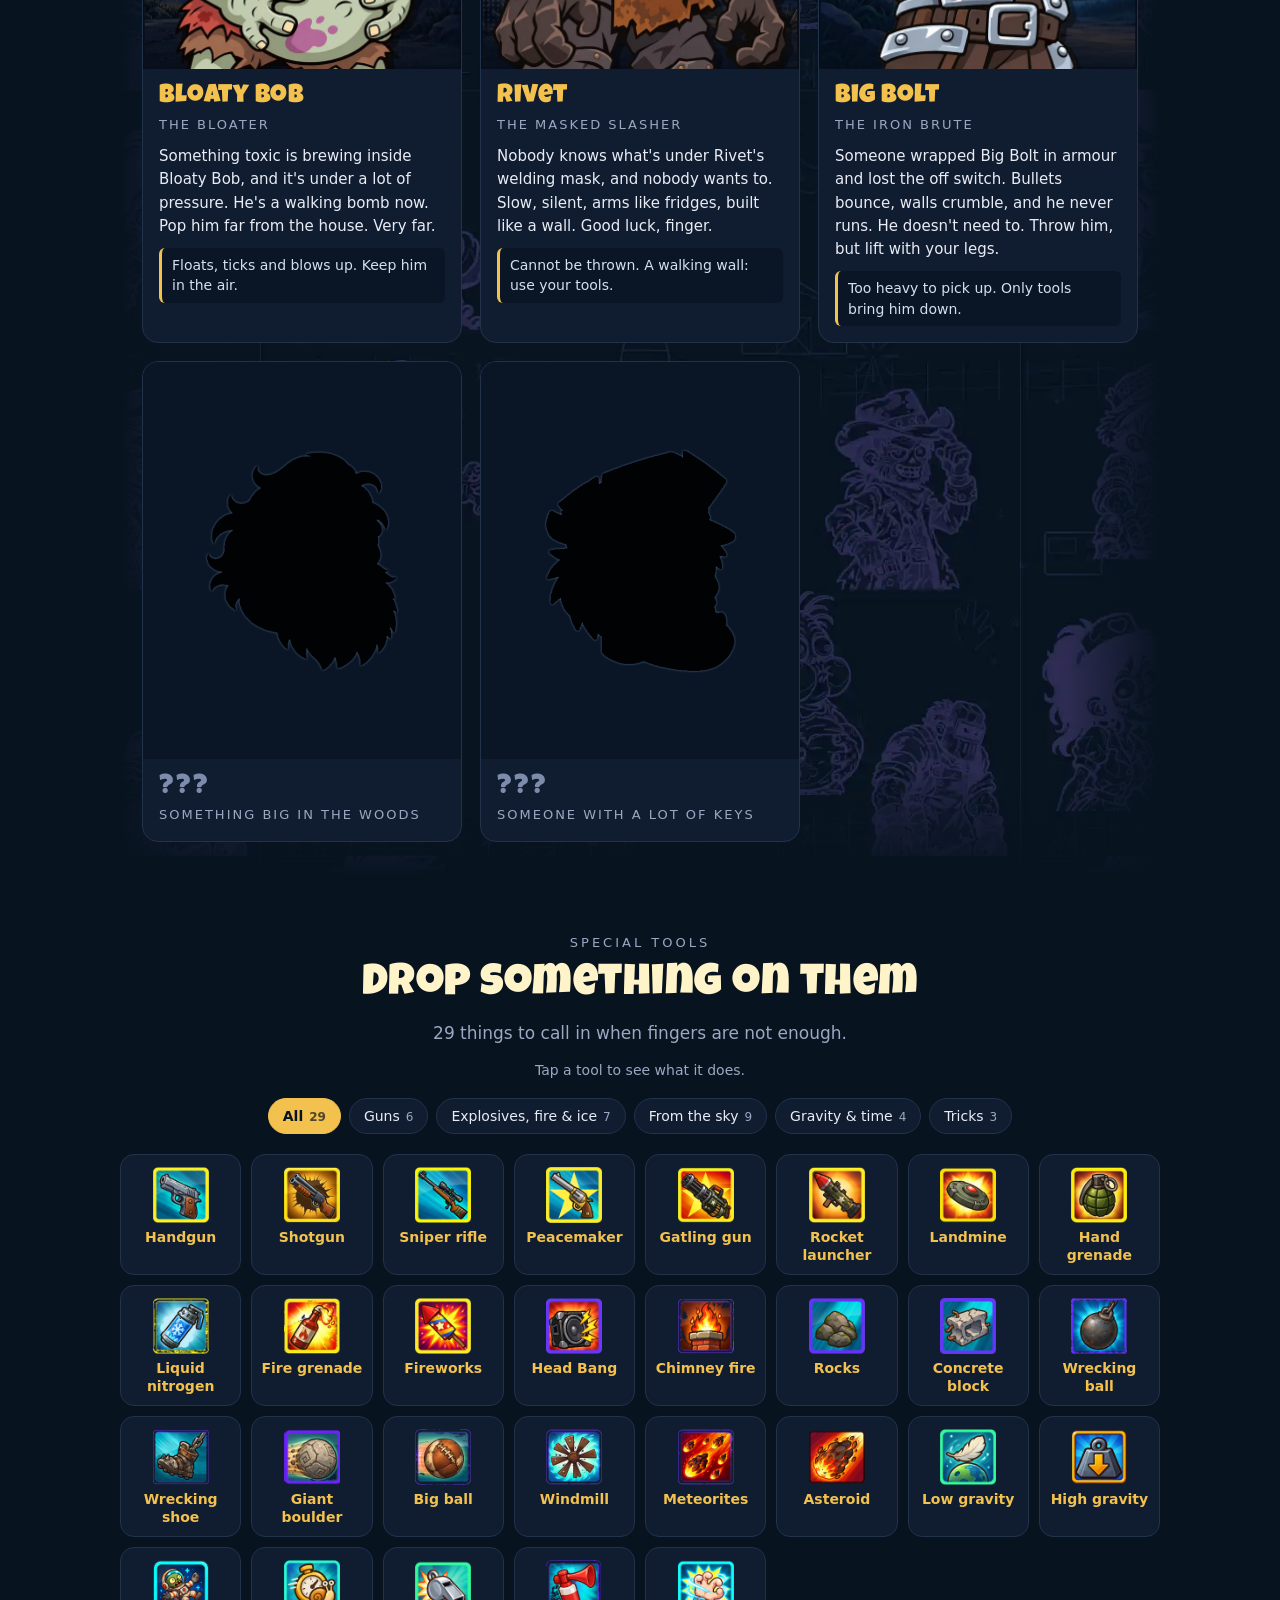
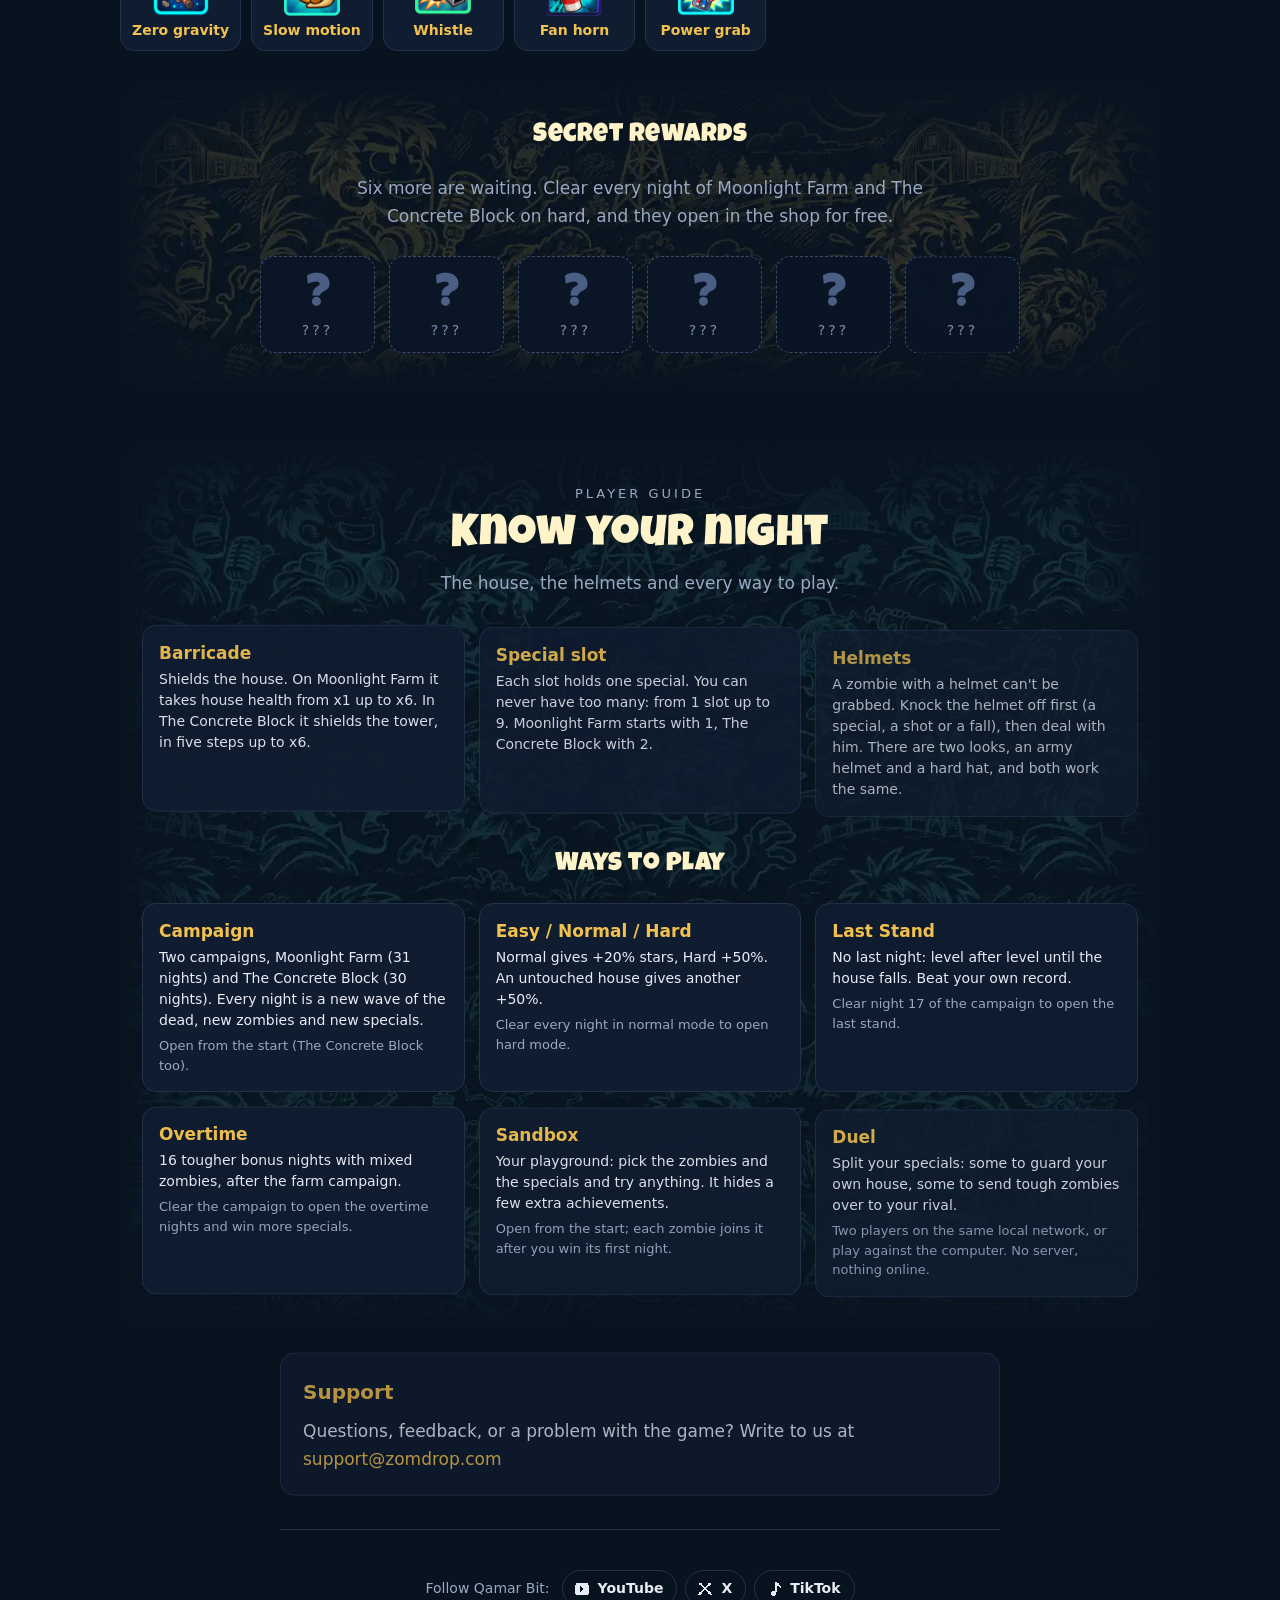
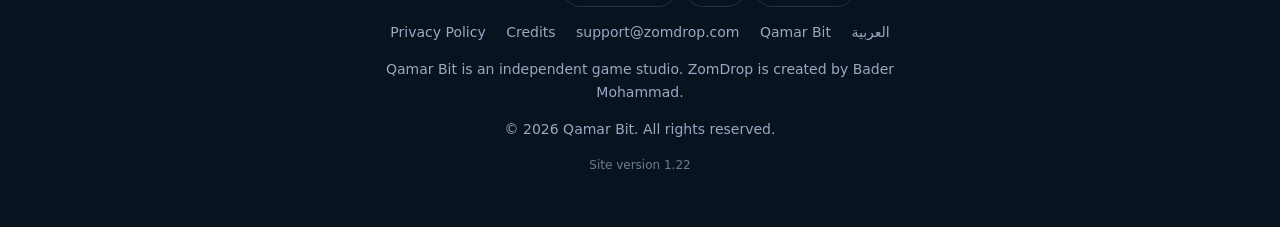
==== commit dcaf5bb3: "1.22" ====
--- a/index.html
+++ b/index.html
@@ -6,7 +6,7 @@
   <title>ZomDrop — Grab them. Fling them. Survive until morning.</title>
   <meta name="description" content="ZomDrop is a mobile game by Qamar Bit. Grab zombies with your finger, fling them, drop them, and protect your house until morning. Coming soon on Google Play and the App Store.">
   <meta name="theme-color" content="#081320">
-  <meta name="version" content="1.21">
+  <meta name="version" content="1.22">
   <link rel="canonical" href="https://zomdrop.com/">
   <link rel="alternate" hreflang="en" href="https://zomdrop.com/">
   <link rel="alternate" hreflang="ar" href="https://zomdrop.com/ar/">
@@ -202,7 +202,7 @@
         <details class="t" data-g="sky"><summary><img src="img/tools/wreckingball.png" alt="" width="128" height="128" loading="lazy"><b>Wrecking ball</b></summary><div class="td"><p>Great for knocking things down. Zombies most of all.</p></div></details>
         <details class="t" data-g="sky"><summary><img src="img/tools/wreckingshoe.png" alt="" width="128" height="128" loading="lazy"><b>Wrecking shoe</b></summary><div class="td"><p>A penalty kick that really hurts! This boot prefers zombies to balls!</p></div></details>
         <details class="t" data-g="sky"><summary><img src="img/tools/stoneball.png" alt="" width="128" height="128" loading="lazy"><b>Giant boulder</b></summary><div class="td"><p>The bigger the better. Rolls over anything in its path.</p></div></details>
-        <details class="t" data-g="sky"><summary><img src="img/tools/bigball.png" alt="" width="128" height="128" loading="lazy"><b>Big football</b></summary><div class="td"><p>A huge ball that flattens zombies.</p></div></details>
+        <details class="t" data-g="sky"><summary><img src="img/tools/bigball.png" alt="" width="128" height="128" loading="lazy"><b>Big ball</b></summary><div class="td"><p>A huge ball that flattens zombies.</p></div></details>
         <details class="t" data-g="sky"><summary><img src="img/tools/windmill.png" alt="" width="128" height="128" loading="lazy"><b>Windmill</b></summary><div class="td"><p>Turns the windmill into a spinning blade. Zombies get sliced!</p></div></details>
         <details class="t" data-g="sky"><summary><img src="img/tools/meteor_small.png" alt="" width="128" height="128" loading="lazy"><b>Meteorites</b></summary><div class="td"><p>Help from the sky. Pours fire on zombies.</p></div></details>
         <details class="t" data-g="sky"><summary><img src="img/tools/meteor.png" alt="" width="128" height="128" loading="lazy"><b>Asteroid</b></summary><div class="td"><p>Ask the dinosaurs how this one ends. The zombies are next.</p></div></details>
@@ -243,9 +243,9 @@
         <article class="g reveal"><h3>Campaign</h3><p>Two campaigns, Moonlight Farm (31 nights) and The Concrete Block (30 nights). Every night is a new wave of the dead, new zombies and new specials.</p><p class="meta">Open from the start (The Concrete Block too).</p></article>
         <article class="g reveal"><h3>Easy / Normal / Hard</h3><p>Normal gives +20% stars, Hard +50%. An untouched house gives another +50%.</p><p class="meta">Clear every night in normal mode to open hard mode.</p></article>
         <article class="g reveal"><h3>Last Stand</h3><p>No last night: level after level until the house falls. Beat your own record.</p><p class="meta">Clear night 17 of the campaign to open the last stand.</p></article>
-        <article class="g reveal"><h3>Overtime</h3><p>16 extra football nights: balls, whistles, fan horns and a giant football.</p><p class="meta">Clear the campaign to open the overtime nights and win more specials.</p></article>
+        <article class="g reveal"><h3>Overtime</h3><p>16 tougher bonus nights with mixed zombies, after the farm campaign.</p><p class="meta">Clear the campaign to open the overtime nights and win more specials.</p></article>
         <article class="g reveal"><h3>Sandbox</h3><p>Your playground: pick the zombies and the specials and try anything. It hides a few extra achievements.</p><p class="meta">Open from the start; each zombie joins it after you win its first night.</p></article>
-        <article class="g reveal"><h3>Duel</h3><p>Split your specials: some to guard your own house, some to send tough zombies over to your rival.</p><p class="meta">Two players on the same local network. No server, nothing online.</p></article>
+        <article class="g reveal"><h3>Duel</h3><p>Split your specials: some to guard your own house, some to send tough zombies over to your rival.</p><p class="meta">Two players on the same local network, or play against the computer. No server, nothing online.</p></article>
       </div>
     </section>
   </div>
@@ -264,7 +264,7 @@
       <p><a href="privacy.html">Privacy Policy</a> <a href="credits.html">Credits</a> <a href="mailto:support@zomdrop.com" dir="ltr">support@zomdrop.com</a> <a href="https://qamarbit.com">Qamar Bit</a> <a href="ar/" lang="ar" hreflang="ar">العربية</a></p>
       <p class="studio">Qamar Bit is an independent game studio. ZomDrop is created by Bader Mohammad.</p>
       <p>&copy; 2026 Qamar Bit. All rights reserved.</p>
-      <p class="ver">Site version 1.21</p>
+      <p class="ver">Site version 1.22</p>
     </footer>
   </div>
 
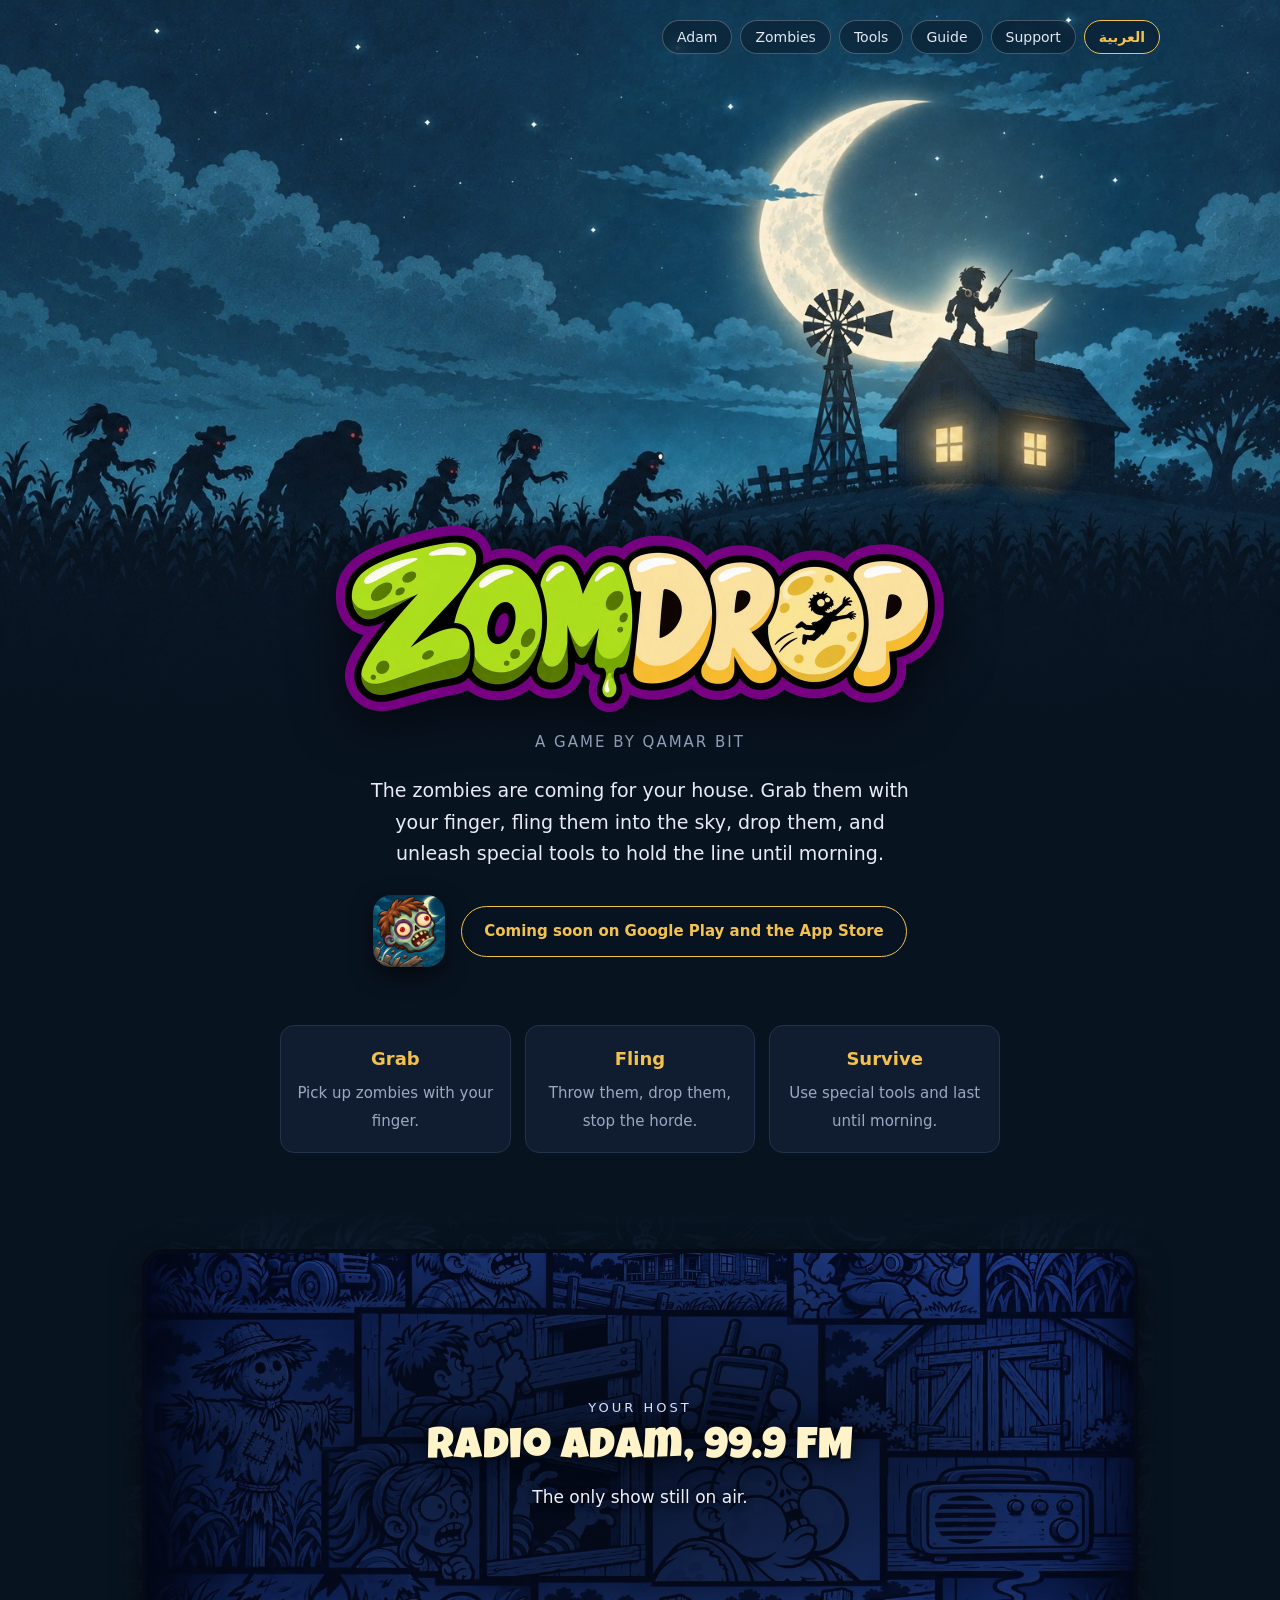
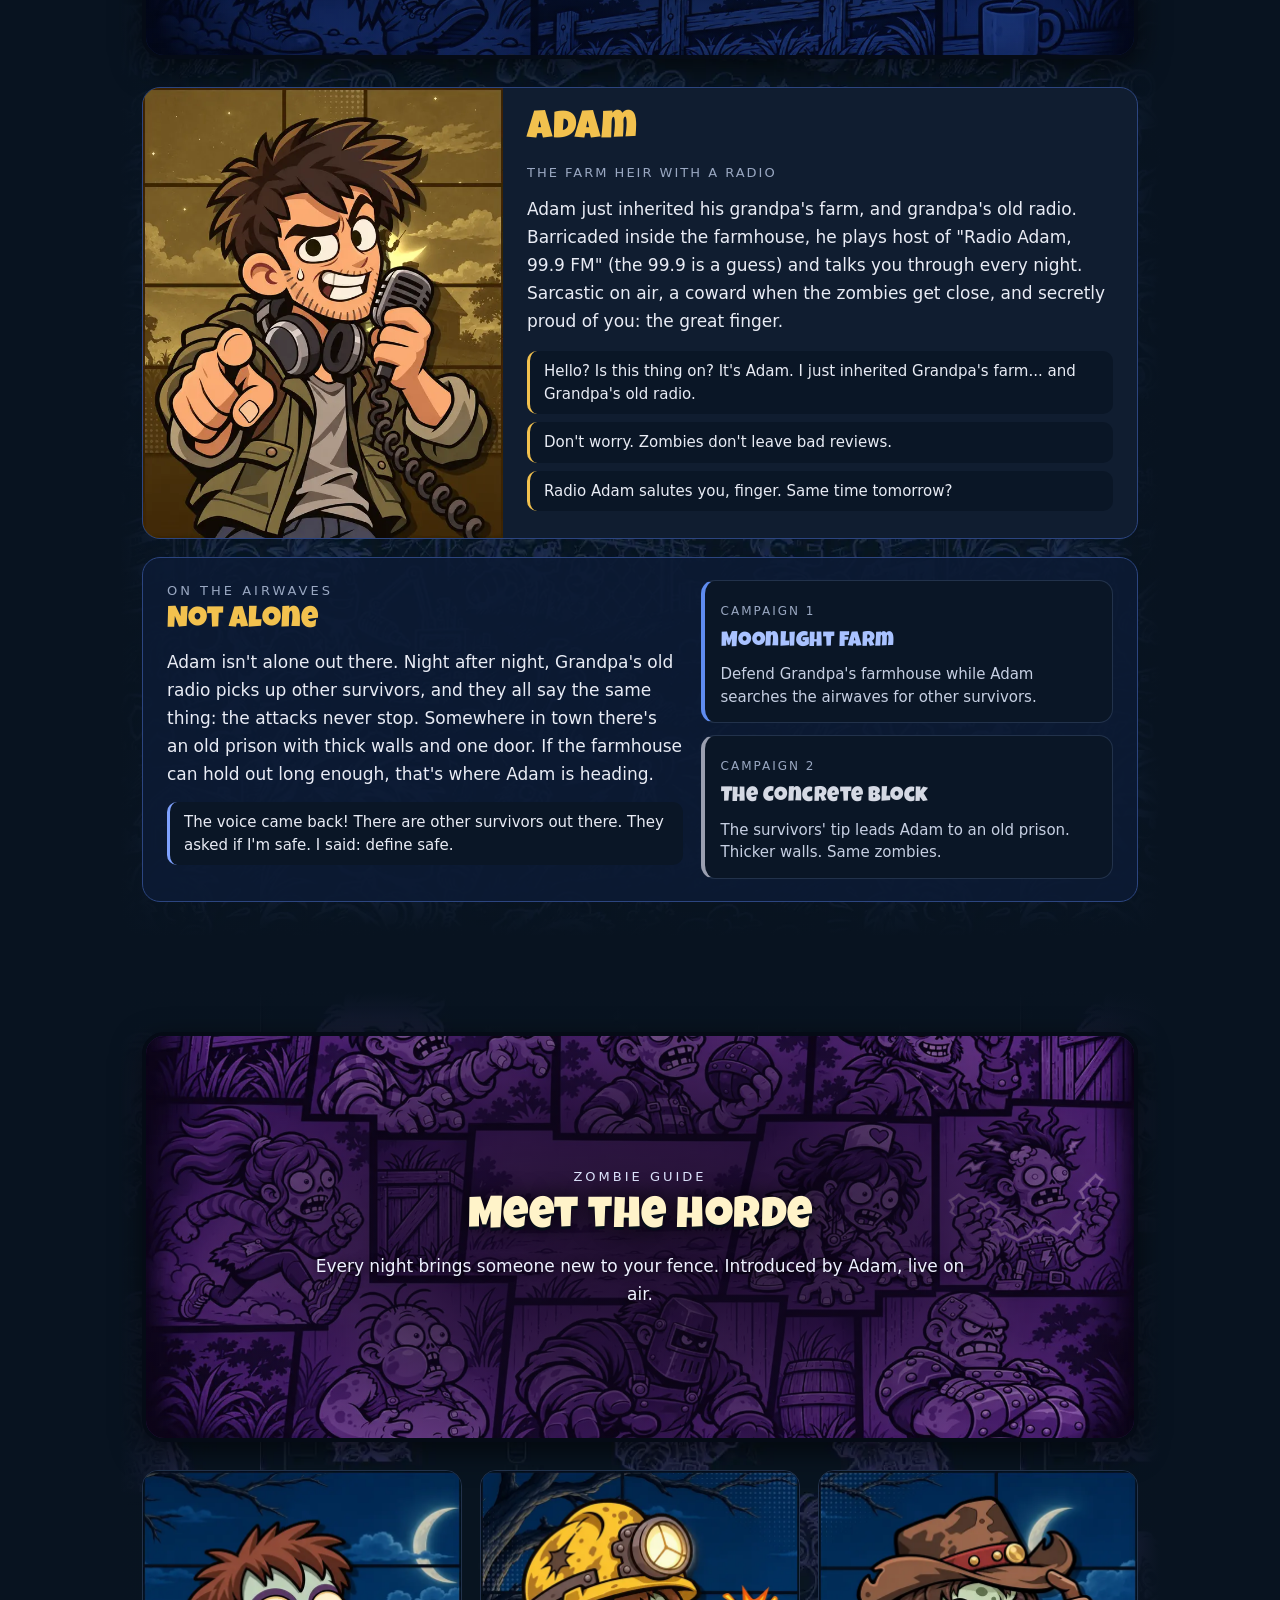
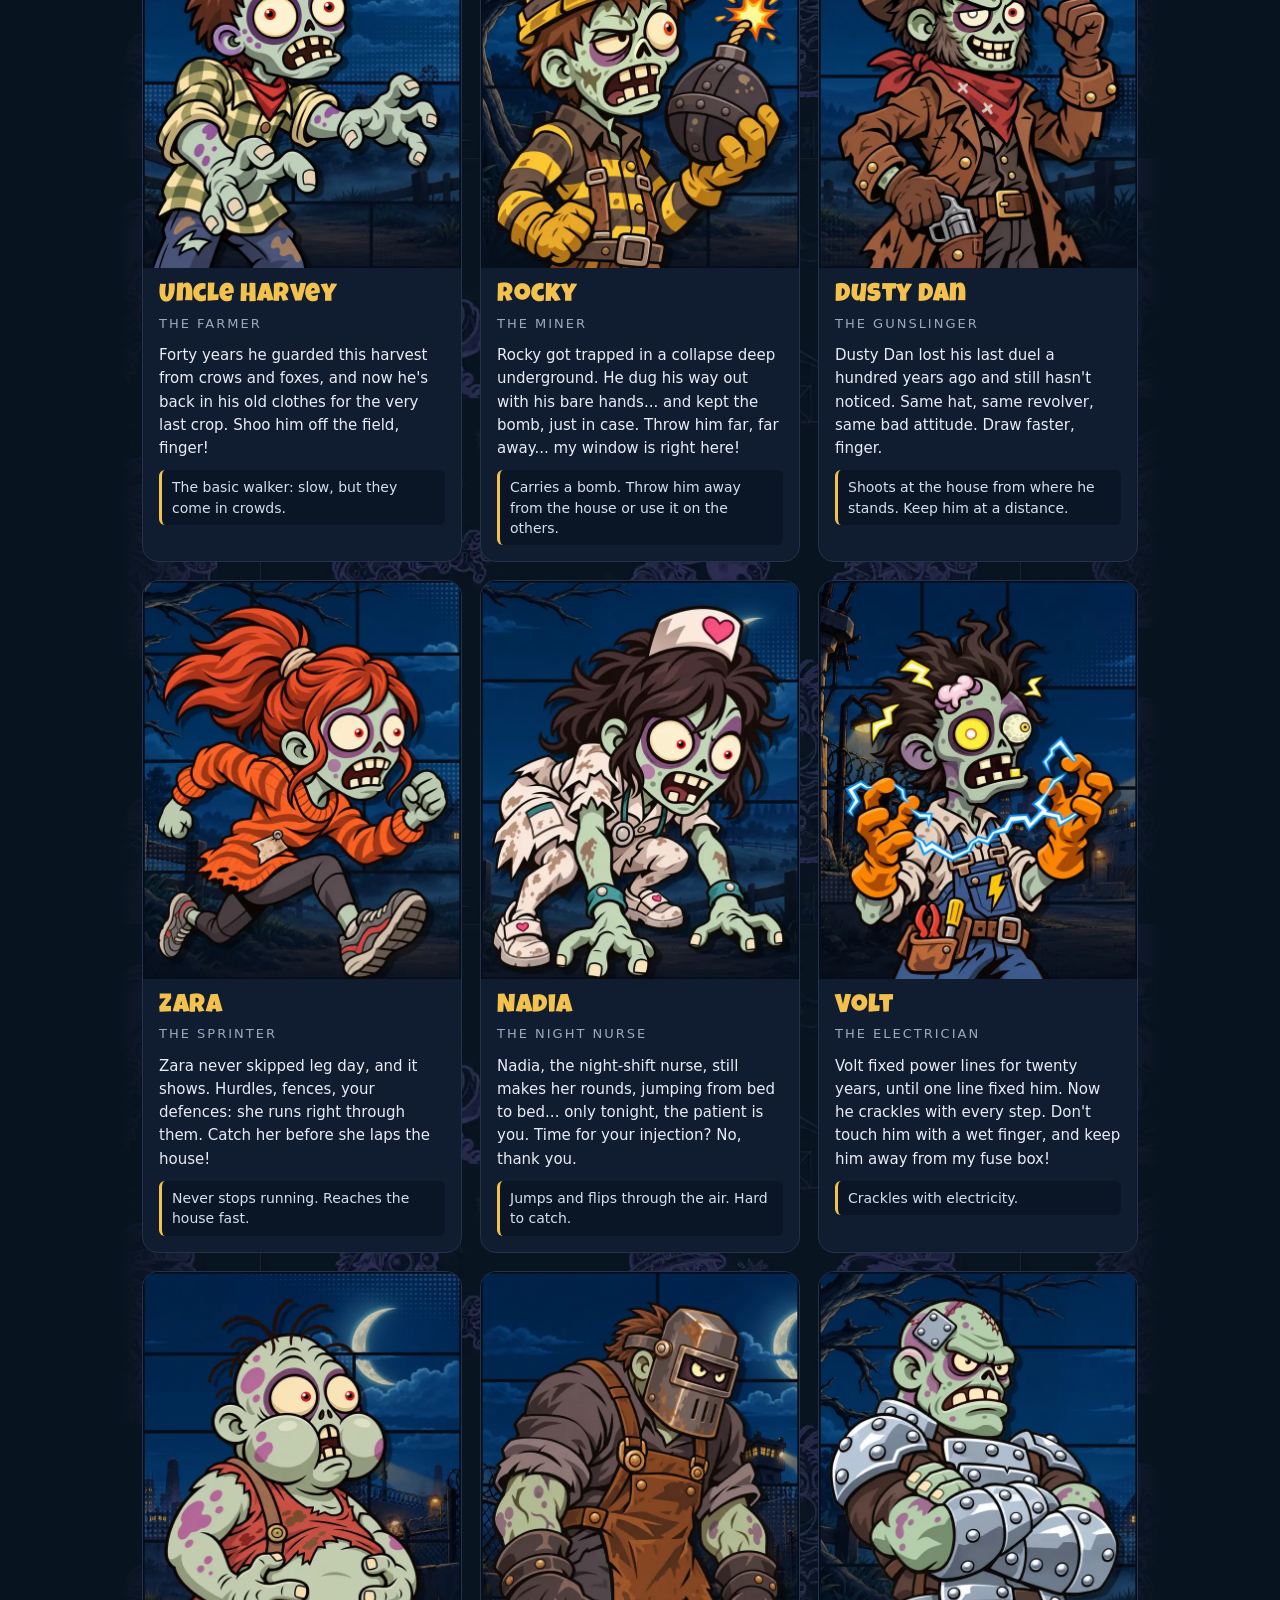
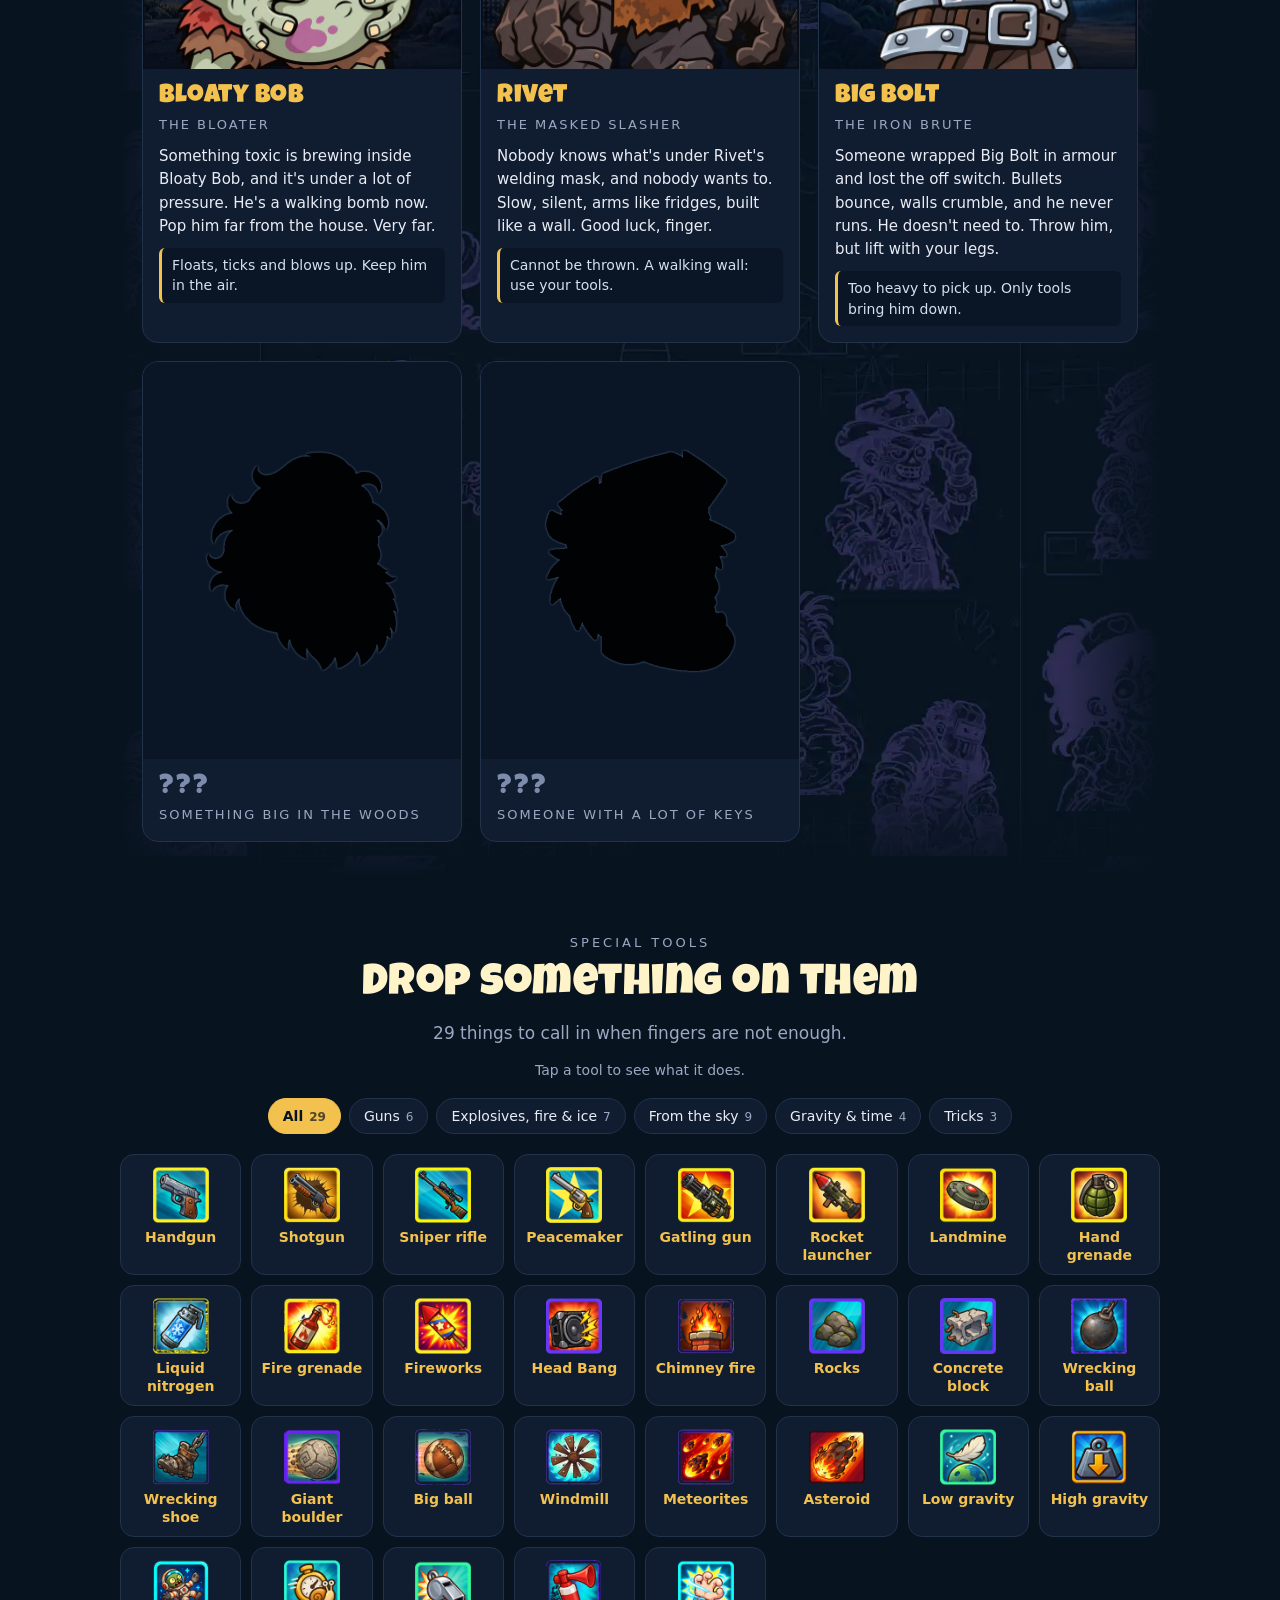
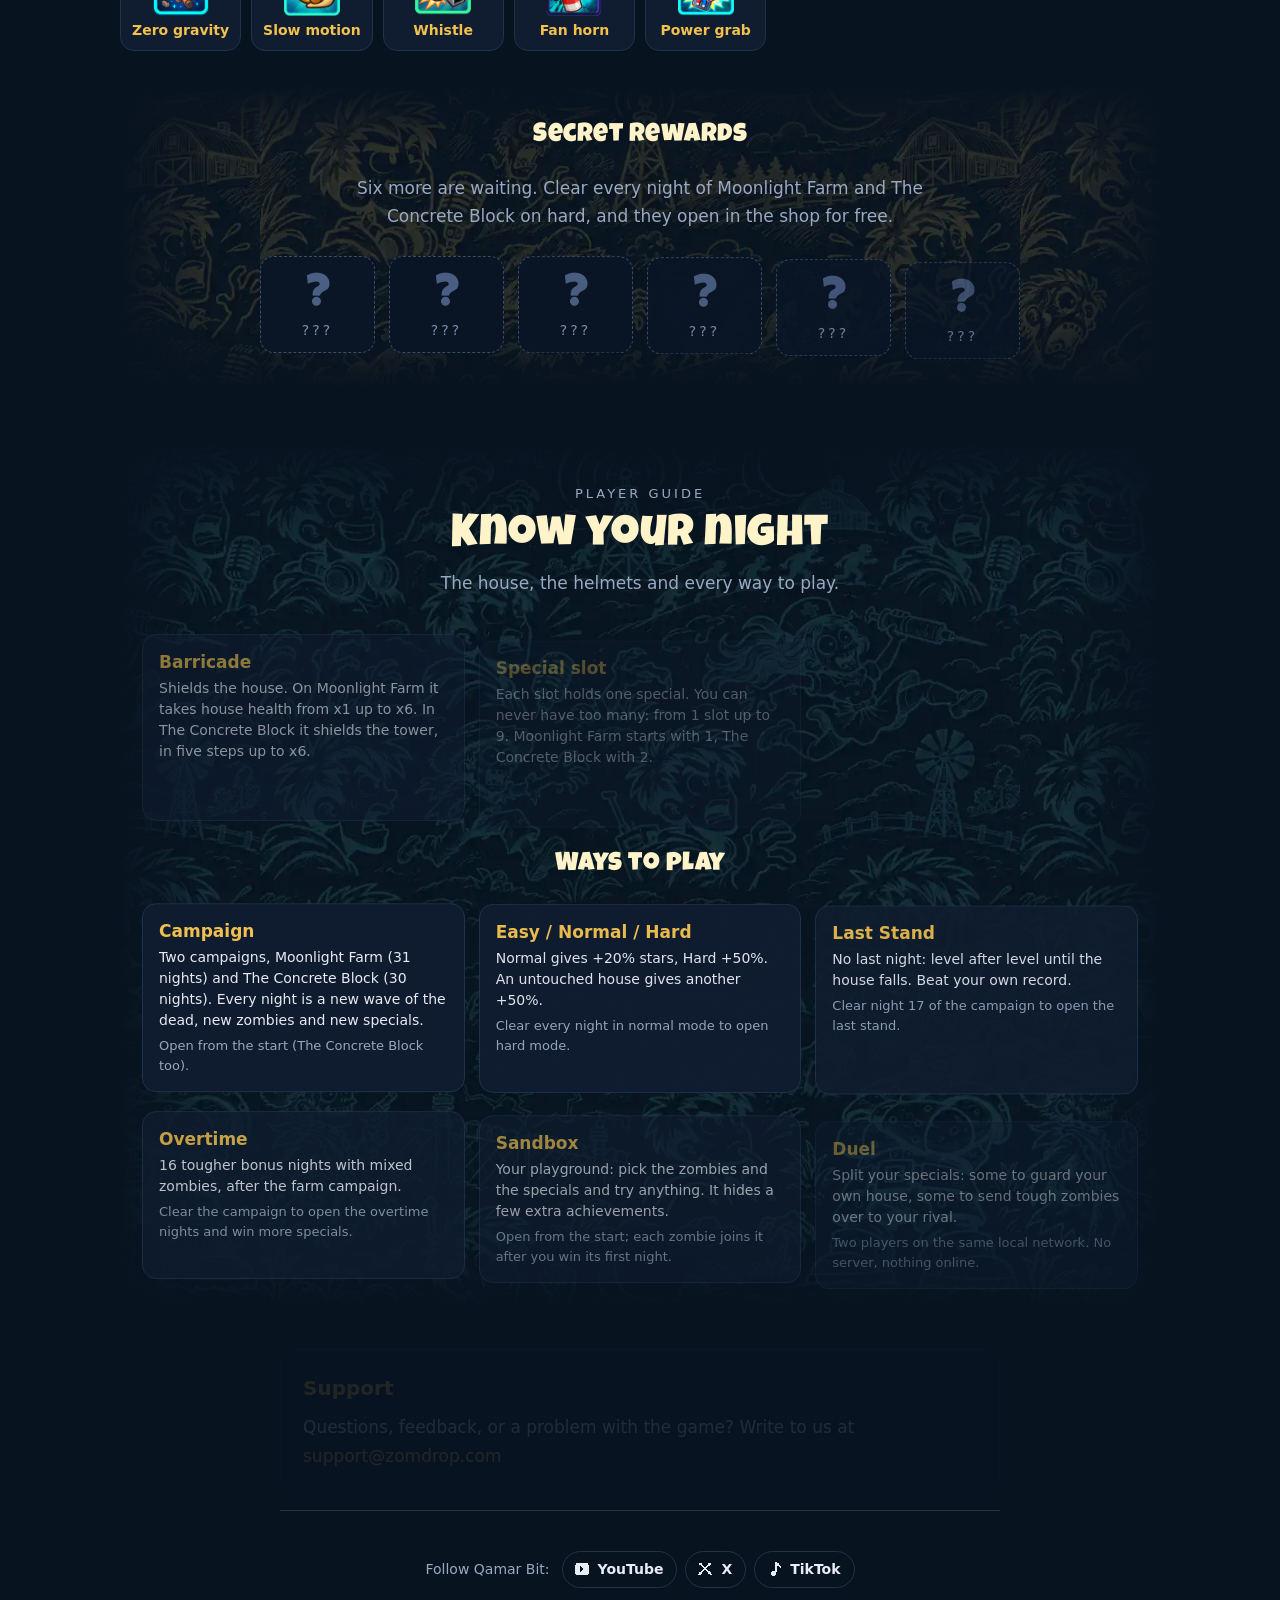
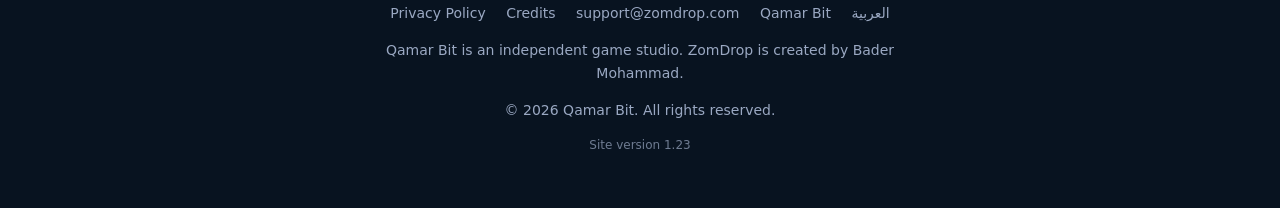
==== commit 3de4691b: "1.23" ====
--- a/index.html
+++ b/index.html
@@ -6,7 +6,7 @@
   <title>ZomDrop — Grab them. Fling them. Survive until morning.</title>
   <meta name="description" content="ZomDrop is a mobile game by Qamar Bit. Grab zombies with your finger, fling them, drop them, and protect your house until morning. Coming soon on Google Play and the App Store.">
   <meta name="theme-color" content="#081320">
-  <meta name="version" content="1.22">
+  <meta name="version" content="1.23">
   <link rel="canonical" href="https://zomdrop.com/">
   <link rel="alternate" hreflang="en" href="https://zomdrop.com/">
   <link rel="alternate" hreflang="ar" href="https://zomdrop.com/ar/">
@@ -245,7 +245,7 @@
         <article class="g reveal"><h3>Last Stand</h3><p>No last night: level after level until the house falls. Beat your own record.</p><p class="meta">Clear night 17 of the campaign to open the last stand.</p></article>
         <article class="g reveal"><h3>Overtime</h3><p>16 tougher bonus nights with mixed zombies, after the farm campaign.</p><p class="meta">Clear the campaign to open the overtime nights and win more specials.</p></article>
         <article class="g reveal"><h3>Sandbox</h3><p>Your playground: pick the zombies and the specials and try anything. It hides a few extra achievements.</p><p class="meta">Open from the start; each zombie joins it after you win its first night.</p></article>
-        <article class="g reveal"><h3>Duel</h3><p>Split your specials: some to guard your own house, some to send tough zombies over to your rival.</p><p class="meta">Two players on the same local network, or play against the computer. No server, nothing online.</p></article>
+        <article class="g reveal"><h3>Duel</h3><p>Split your specials: some to guard your own house, some to send tough zombies over to your rival.</p><p class="meta">Two players on the same local network. No server, nothing online.</p></article>
       </div>
     </section>
   </div>
@@ -264,7 +264,7 @@
       <p><a href="privacy.html">Privacy Policy</a> <a href="credits.html">Credits</a> <a href="mailto:support@zomdrop.com" dir="ltr">support@zomdrop.com</a> <a href="https://qamarbit.com">Qamar Bit</a> <a href="ar/" lang="ar" hreflang="ar">العربية</a></p>
       <p class="studio">Qamar Bit is an independent game studio. ZomDrop is created by Bader Mohammad.</p>
       <p>&copy; 2026 Qamar Bit. All rights reserved.</p>
-      <p class="ver">Site version 1.22</p>
+      <p class="ver">Site version 1.23</p>
     </footer>
   </div>
 
